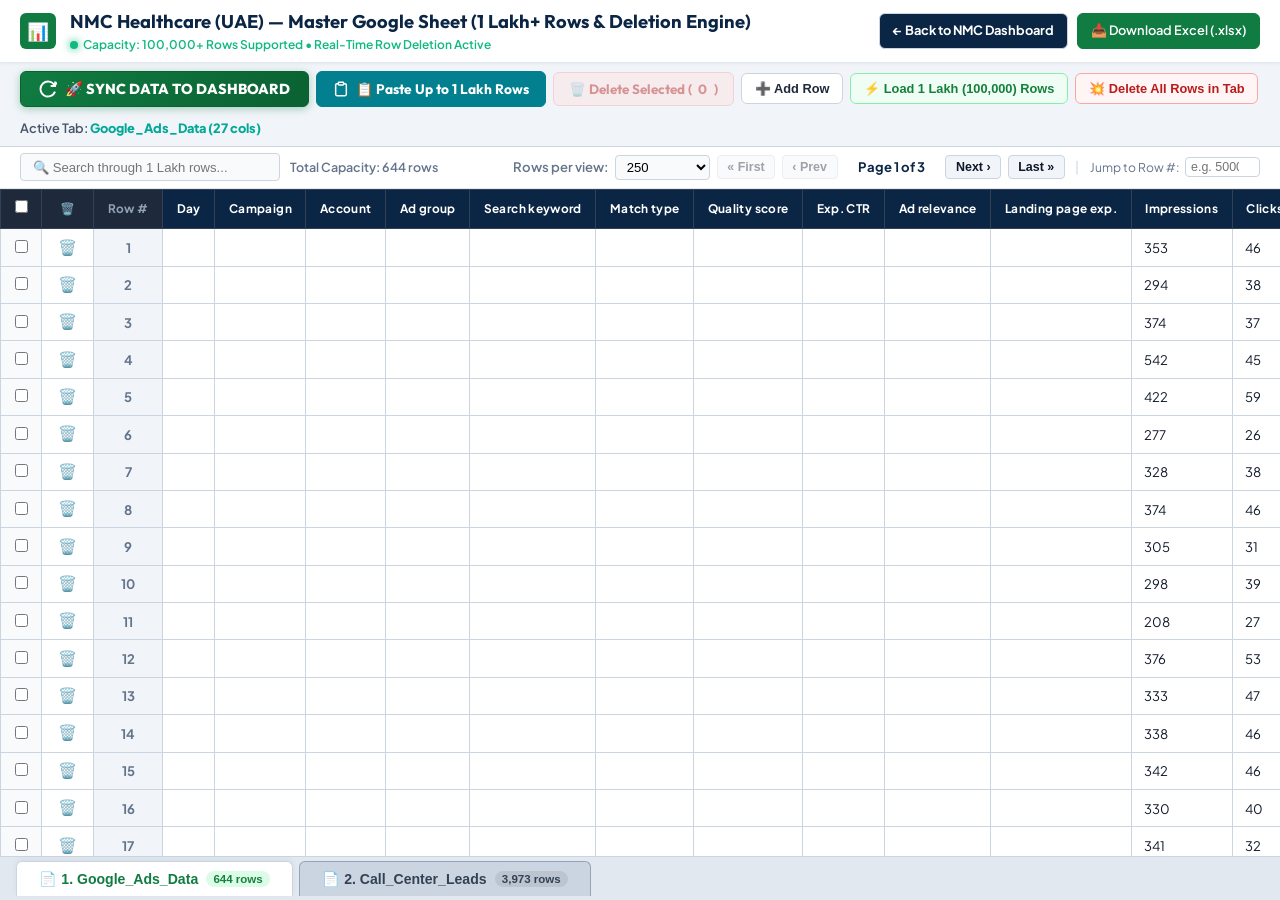
==== sheet.html @ 8ba11eaa "Initial commit: NMC Healthcare Performance Marketing & CRM Dashboard" ====
<!DOCTYPE html>
<html lang="en">
<head>
  <meta charset="UTF-8">
  <meta name="viewport" content="width=device-width, initial-scale=1.0">
  <title>NMC Healthcare (UAE) — Master Google Sheet (1 Lakh+ Rows & Deletion Engine)</title>
  <link rel="stylesheet" href="styles.css">
  <style>
    body {
      background: #f8fafc;
      font-family: var(--font-body);
      color: #0f172a;
      height: 100vh;
      display: flex;
      flex-direction: column;
      overflow: hidden;
      margin: 0;
      padding: 0;
    }

    /* Google Sheets Top Menu Bar */
    .sheet-app-header {
      background: #ffffff;
      border-bottom: 1px solid #e2e8f0;
      padding: 0.5rem 1.25rem;
      display: flex;
      justify-content: space-between;
      align-items: center;
      box-shadow: 0 1px 3px rgba(0,0,0,0.05);
      z-index: 20;
    }

    .sheet-title-group {
      display: flex;
      align-items: center;
      gap: 0.85rem;
    }

    .sheet-logo-icon {
      background: #107c41;
      color: #ffffff;
      width: 36px;
      height: 36px;
      border-radius: 6px;
      display: flex;
      align-items: center;
      justify-content: center;
      font-weight: 800;
      font-size: 1.1rem;
    }

    .sheet-title-text {
      font-family: var(--font-heading);
      font-size: 1.15rem;
      font-weight: 700;
      color: #0b2545;
    }

    .sheet-meta-status {
      font-size: 0.75rem;
      color: #10b981;
      display: flex;
      align-items: center;
      gap: 0.35rem;
      font-weight: 600;
    }

    /* Toolbar with In-Sheet Sync, Paste & Delete Buttons */
    .sheet-toolbar {
      background: #f1f5f9;
      border-bottom: 1px solid #cbd5e1;
      padding: 0.5rem 1.25rem;
      display: flex;
      justify-content: space-between;
      align-items: center;
      gap: 0.75rem;
      flex-wrap: wrap;
    }

    .sheet-toolbar-actions {
      display: flex;
      align-items: center;
      gap: 0.45rem;
      flex-wrap: wrap;
    }

    .btn-sync-action {
      background: linear-gradient(135deg, #107c41 0%, #0b6132 100%);
      color: #ffffff;
      border: 1px solid #0b6132;
      padding: 0.5rem 1.15rem;
      border-radius: 6px;
      font-family: var(--font-heading);
      font-size: 0.9rem;
      font-weight: 800;
      cursor: pointer;
      display: inline-flex;
      align-items: center;
      gap: 0.45rem;
      box-shadow: 0 2px 8px rgba(16, 124, 65, 0.35);
      transition: all 0.2s ease;
    }

    .btn-sync-action:hover {
      transform: translateY(-1px);
      box-shadow: 0 4px 12px rgba(16, 124, 65, 0.5);
    }

    .btn-paste-action {
      background: #028090;
      color: #ffffff;
      border: 1px solid #028090;
      padding: 0.5rem 1rem;
      border-radius: 6px;
      font-family: var(--font-heading);
      font-size: 0.86rem;
      font-weight: 700;
      cursor: pointer;
      display: inline-flex;
      align-items: center;
      gap: 0.4rem;
      transition: all 0.2s ease;
    }

    .btn-paste-action:hover {
      background: #006674;
    }

    .btn-delete-selected {
      background: #fee2e2;
      color: #b91c1c;
      border: 1px solid #fca5a5;
      padding: 0.5rem 0.95rem;
      border-radius: 6px;
      font-family: var(--font-heading);
      font-size: 0.84rem;
      font-weight: 700;
      cursor: pointer;
      display: inline-flex;
      align-items: center;
      gap: 0.4rem;
      transition: all 0.15s ease;
    }

    .btn-delete-selected:hover:not(:disabled) {
      background: #b91c1c;
      color: #ffffff;
    }

    .btn-delete-selected:disabled {
      opacity: 0.45;
      cursor: not-allowed;
    }

    .btn-tool {
      background: #ffffff;
      border: 1px solid #cbd5e1;
      color: #1e293b;
      padding: 0.45rem 0.8rem;
      border-radius: 6px;
      font-size: 0.8rem;
      font-weight: 600;
      cursor: pointer;
      display: inline-flex;
      align-items: center;
      gap: 0.35rem;
      text-decoration: none;
    }

    .btn-tool:hover {
      background: #e2e8f0;
    }

    /* Search & Pagination Navigation Bar */
    .sheet-nav-bar {
      background: #ffffff;
      border-bottom: 1px solid #e2e8f0;
      padding: 0.4rem 1.25rem;
      display: flex;
      align-items: center;
      justify-content: space-between;
      gap: 1rem;
      flex-wrap: wrap;
    }

    .sheet-search-input {
      background: #f8fafc;
      border: 1px solid #cbd5e1;
      padding: 0.35rem 0.75rem;
      border-radius: 4px;
      font-size: 0.82rem;
      width: 260px;
      outline: none;
    }

    .sheet-search-input:focus {
      border-color: #00a896;
      background: #ffffff;
    }

    .pagination-controls {
      display: flex;
      align-items: center;
      gap: 0.4rem;
      font-size: 0.82rem;
    }

    .page-btn {
      background: #f1f5f9;
      border: 1px solid #cbd5e1;
      padding: 0.25rem 0.6rem;
      border-radius: 4px;
      font-size: 0.78rem;
      font-weight: 700;
      cursor: pointer;
      color: #0f172a;
    }

    .page-btn:hover:not(:disabled) {
      background: #00a896;
      color: #ffffff;
      border-color: #00a896;
    }

    .page-btn:disabled {
      opacity: 0.4;
      cursor: not-allowed;
    }

    /* Grid Area */
    .sheet-grid-container {
      flex: 1;
      overflow: auto;
      background: #ffffff;
      position: relative;
    }

    .grid-table {
      width: 100%;
      border-collapse: collapse;
      font-size: 0.82rem;
      font-family: var(--font-body);
    }

    .grid-table th {
      position: sticky;
      top: 0;
      background: #0b2545;
      color: #ffffff;
      font-weight: 700;
      padding: 0.65rem 0.85rem;
      border: 1px solid #334155;
      text-align: left;
      white-space: nowrap;
      font-size: 0.74rem;
      letter-spacing: 0.03em;
      z-index: 10;
    }

    .grid-table th.col-chk, .grid-table td.col-chk {
      width: 35px;
      min-width: 35px;
      text-align: center;
      background: #1e293b;
      color: #ffffff;
    }

    .grid-table td.col-chk {
      background: #f8fafc;
      border-right: 1px solid #cbd5e1;
    }

    .grid-table th.col-action, .grid-table td.col-action {
      width: 45px;
      min-width: 45px;
      text-align: center;
      background: #1e293b;
      color: #ffffff;
    }

    .grid-table td.col-action {
      background: #ffffff;
      border-right: 1px solid #cbd5e1;
    }

    .grid-table th.col-row-idx {
      background: #1e293b;
      text-align: center;
      width: 65px;
      min-width: 65px;
      color: #94a3b8;
    }

    .grid-table td {
      border: 1px solid #cbd5e1;
      padding: 0.45rem 0.75rem;
      color: #0f172a;
      outline: none;
      white-space: nowrap;
      line-height: 1.3;
    }

    .grid-table td.col-row-idx {
      background: #f1f5f9;
      color: #64748b;
      font-weight: 700;
      text-align: center;
      user-select: none;
    }

    .grid-table tr:hover td:not(.col-row-idx):not(.col-chk) {
      background: #f0fdf4;
    }

    .grid-table td:focus {
      background: #ffffff;
      box-shadow: inset 0 0 0 2px #00a896;
    }

    .btn-row-del {
      background: transparent;
      border: none;
      color: #ef4444;
      cursor: pointer;
      font-size: 0.95rem;
      padding: 2px 4px;
      border-radius: 4px;
      transition: all 0.15s ease;
    }

    .btn-row-del:hover {
      background: #fee2e2;
      transform: scale(1.15);
    }

    /* Bottom Sheet Tab Navigator */
    .sheet-bottom-tabs {
      background: #e2e8f0;
      border-top: 1px solid #cbd5e1;
      display: flex;
      align-items: center;
      padding: 0 1rem;
      gap: 0.35rem;
      height: 44px;
    }

    .tab-btn {
      background: #cbd5e1;
      border: 1px solid #94a3b8;
      border-bottom: none;
      padding: 0.55rem 1.4rem;
      font-size: 0.88rem;
      font-weight: 700;
      color: #334155;
      cursor: pointer;
      border-radius: 6px 6px 0 0;
      display: flex;
      align-items: center;
      gap: 0.5rem;
      transition: all 0.15s ease;
    }

    .tab-btn.active {
      background: #ffffff;
      color: #107c41;
      border-color: #cbd5e1;
      box-shadow: 0 -2px 6px rgba(0,0,0,0.05);
    }

    .tab-btn .tab-badge {
      background: rgba(0,0,0,0.08);
      padding: 0.1rem 0.45rem;
      border-radius: 10px;
      font-size: 0.72rem;
    }

    .tab-btn.active .tab-badge {
      background: #dcfce7;
      color: #15803d;
    }

    .toast-banner {
      position: fixed;
      top: 70px;
      right: 20px;
      background: #107c41;
      color: #ffffff;
      padding: 0.85rem 1.25rem;
      border-radius: 8px;
      box-shadow: var(--shadow-lg);
      font-weight: 700;
      font-size: 0.88rem;
      display: none;
      align-items: center;
      gap: 0.6rem;
      z-index: 1000;
      animation: fadeIn 0.3s ease;
    }

    @keyframes fadeIn {
      from { opacity: 0; transform: translateY(-10px); }
      to { opacity: 1; transform: translateY(0); }
    }
  </style>
</head>
<body>

  <!-- Top App Header -->
  <header class="sheet-app-header">
    <div class="sheet-title-group">
      <div class="sheet-logo-icon">📊</div>
      <div>
        <div class="sheet-title-text">NMC Healthcare (UAE) — Master Google Sheet (1 Lakh+ Rows & Deletion Engine)</div>
        <div class="sheet-meta-status">
          <span class="live-indicator"></span> Capacity: 100,000+ Rows Supported • Real-Time Row Deletion Active
        </div>
      </div>
    </div>

    <div style="display:flex; align-items:center; gap:0.6rem;">
      <a href="index.html" class="btn-tool" style="background:#0b2545; color:#ffffff; font-weight:700;">
        ← Back to NMC Dashboard
      </a>
      <a href="NMC_Hospital_Master_Template.xlsx" download="NMC_Hospital_Master_Template.xlsx" class="btn-tool sheets-btn" style="background:#107c41; color:#fff; border-color:#107c41;">
        📥 Download Excel (.xlsx)
      </a>
    </div>
  </header>

  <!-- Spreadsheet Toolbar with In-Sheet Sync, Paste & Delete Buttons -->
  <div class="sheet-toolbar">
    <div class="sheet-toolbar-actions">
      <!-- THE IN-SHEET SYNC BUTTON -->
      <button class="btn-sync-action" onclick="SHEET_APP.syncToDashboard()">
        <svg width="18" height="18" viewBox="0 0 24 24" fill="none" stroke="currentColor" stroke-width="2.5"><path d="M21.5 2v6h-6M21.34 15.57a10 10 0 1 1-.57-8.38l5.67-5.67"/></svg>
        🚀 SYNC DATA TO DASHBOARD
      </button>

      <!-- 1-CLICK PASTE CLIPBOARD BUTTON (Supports 1 Lakh Rows) -->
      <button class="btn-paste-action" onclick="SHEET_APP.pasteFromClipboard()">
        <svg width="16" height="16" viewBox="0 0 24 24" fill="none" stroke="currentColor" stroke-width="2.2"><path d="M16 4h2a2 2 0 0 1 2 2v14a2 2 0 0 1-2 2H6a2 2 0 0 1-2-2V6a2 2 0 0 1 2-2h2"></path><rect x="8" y="2" width="8" height="4" rx="1" ry="1"></rect></svg>
        📋 Paste Up to 1 Lakh Rows
      </button>

      <!-- DELETE SELECTED ROWS BUTTON -->
      <button class="btn-delete-selected" id="btnDeleteSelected" onclick="SHEET_APP.deleteSelectedRows()" disabled>
        🗑️ Delete Selected (<span id="selectedCountSpan">0</span>)
      </button>

      <button class="btn-tool" onclick="SHEET_APP.addNewRow()">
        ➕ Add Row
      </button>

      <!-- 1 LAKH ROWS GENERATOR BUTTON -->
      <button class="btn-tool" style="background:#f0fdf4; border-color:#86efac; color:#15803d; font-weight:700;" onclick="SHEET_APP.loadOneLakhRows()">
        ⚡ Load 1 Lakh (100,000) Rows
      </button>

      <!-- CLEAR ALL DATA BUTTON -->
      <button class="btn-tool" style="color:#b91c1c; border-color:#fca5a5; background:#fff5f5; font-weight:700;" onclick="SHEET_APP.clearSheetData()">
        💥 Delete All Rows in Tab
      </button>
    </div>

    <div style="font-size:0.8rem; color:#475569; font-weight:600;">
      Active Tab: <span id="lblActiveTab" style="color:#00a896; font-weight:800;">Google_Ads_Data (27 cols)</span>
    </div>
  </div>

  <!-- Search & Navigation Pagination Bar -->
  <div class="sheet-nav-bar">
    <div style="display:flex; align-items:center; gap:0.65rem;">
      <input type="text" id="sheetSearchInput" class="sheet-search-input" placeholder="🔍 Search through 1 Lakh rows..." oninput="SHEET_APP.onSearch(this.value)">
      <span id="sheetMatchCount" style="font-size:0.78rem; color:#64748b; font-weight:600;"></span>
    </div>

    <div class="pagination-controls">
      <span style="color:#64748b; font-weight:600;">Rows per view:</span>
      <select id="pageSizeSelect" class="sheet-search-input" style="width:95px; padding:0.2rem 0.4rem;" onchange="SHEET_APP.setPageSize(this.value)">
        <option value="100">100</option>
        <option value="250" selected>250</option>
        <option value="500">500</option>
        <option value="1000">1,000</option>
        <option value="5000">5,000</option>
      </select>

      <button class="page-btn" id="btnFirstPage" onclick="SHEET_APP.goToPage(1)">&laquo; First</button>
      <button class="page-btn" id="btnPrevPage" onclick="SHEET_APP.prevPage()">&lsaquo; Prev</button>
      <span id="pageIndicator" style="font-weight:700; color:#0b2545; min-width:95px; text-align:center;">Page 1 of 1</span>
      <button class="page-btn" id="btnNextPage" onclick="SHEET_APP.nextPage()">Next &rsaquo;</button>
      <button class="page-btn" id="btnLastPage" onclick="SHEET_APP.goToLastPage()">Last &raquo;</button>

      <span style="color:#cbd5e1; margin:0 4px;">|</span>
      <span style="font-size:0.76rem; color:#64748b;">Jump to Row #:</span>
      <input type="number" id="jumpToRowInput" style="width:75px; padding:2px 5px; font-size:0.78rem; border:1px solid #cbd5e1; border-radius:4px;" placeholder="e.g. 50000" onkeydown="if(event.key==='Enter') SHEET_APP.jumpToRow(this.value)">
    </div>
  </div>

  <!-- Spreadsheet Grid Area -->
  <div class="sheet-grid-container" id="gridContainer" tabindex="0">
    <table class="grid-table" id="sheetTable">
      <thead id="sheetTableHead"></thead>
      <tbody id="sheetTableBody"></tbody>
    </table>
  </div>

  <!-- Bottom Sheet Tabs -->
  <div class="sheet-bottom-tabs">
    <button class="tab-btn active" id="tabBtnAds" onclick="SHEET_APP.switchTab('ads')">
      📄 1. Google_Ads_Data <span class="tab-badge" id="badgeCountAds">0 rows</span>
    </button>
    <button class="tab-btn" id="tabBtnLeads" onclick="SHEET_APP.switchTab('leads')">
      📄 2. Call_Center_Leads <span class="tab-badge" id="badgeCountLeads">0 rows</span>
    </button>
  </div>

  <!-- Success Toast -->
  <div id="toastBanner" class="toast-banner">
    <span>✅</span>
    <span id="toastText">Synchronized successfully with NMC Dashboard!</span>
  </div>

  <!-- Scripts -->
  <script src="js/parser.js"></script>
  <script src="js/data-store.js"></script>
  <script src="js/analytics.js"></script>

  <script>
    const SHEET_APP = {
      currentTab: 'ads', // 'ads' | 'leads'
      adsRows: [],
      leadsRows: [],
      selectedIndices: new Set(),
      searchQuery: '',
      currentPage: 1,
      pageSize: 250,

      adsHeaders: [
        'Day', 'Campaign', 'Account', 'Ad group', 'Search keyword', 'Match type',
        'Quality score', 'Exp. CTR', 'Ad relevance', 'Landing page exp.',
        'Impressions', 'Clicks', 'CTR', 'Avg. CPC', 'Cost', 'Conversions', 'Cost / conv.', 'Conv. rate',
        'Search impr. share', 'Search top IS', 'Search abs. top IS', 'Search lost IS (budget)', 'Search lost IS (rank)',
        'Phone calls'
      ],

      leadsHeaders: [
        'ID', 'Status', 'Patient', 'Phone', 'Email', 'Doctor', 'Branch', 'Department',
        'Lead priority', 'Appointment Date', 'Appointment Time', 'Handled By', 'Response Time', 'Created At'
      ],

      init() {
        NMC_DATA_STORE.init();
        
        // Load initial data from data store
        this.adsRows = NMC_DATA_STORE.adsData.map(a => this.adsHeaders.map(h => a[h] !== undefined ? String(a[h]) : ''));
        this.leadsRows = NMC_DATA_STORE.leadsData.map(l => this.leadsHeaders.map(h => l[h] !== undefined ? String(l[h]) : ''));

        this.renderTable();
        this.attachGlobalPasteHandler();
      },

      switchTab(tabKey) {
        this.currentTab = tabKey;
        this.currentPage = 1;
        this.searchQuery = '';
        this.selectedIndices.clear();
        this.updateSelectedCount();
        
        const sInput = document.getElementById('sheetSearchInput');
        if (sInput) sInput.value = '';

        document.getElementById('tabBtnAds').classList.toggle('active', tabKey === 'ads');
        document.getElementById('tabBtnLeads').classList.toggle('active', tabKey === 'leads');
        
        const lbl = document.getElementById('lblActiveTab');
        if (lbl) {
          lbl.textContent = tabKey === 'ads' ? 'Google_Ads_Data (27 cols)' : 'Call_Center_Leads (14 cols)';
        }

        this.renderTable();
      },

      getFilteredRowsWithIndices() {
        const rows = this.currentTab === 'ads' ? this.adsRows : this.leadsRows;
        if (!this.searchQuery) {
          return rows.map((r, idx) => ({ row: r, originalIndex: idx }));
        }
        const q = this.searchQuery.toLowerCase();
        const results = [];
        for (let i = 0; i < rows.length; i++) {
          if (rows[i].some(cell => String(cell).toLowerCase().includes(q))) {
            results.push({ row: rows[i], originalIndex: i });
          }
        }
        return results;
      },

      renderTable() {
        const thead = document.getElementById('sheetTableHead');
        const tbody = document.getElementById('sheetTableBody');
        const headers = this.currentTab === 'ads' ? this.adsHeaders : this.leadsHeaders;
        const allRows = this.currentTab === 'ads' ? this.adsRows : this.leadsRows;
        const filteredIndexed = this.getFilteredRowsWithIndices();

        // Update counts
        const countAds = document.getElementById('badgeCountAds');
        const countLeads = document.getElementById('badgeCountLeads');
        const matchCount = document.getElementById('sheetMatchCount');
        if (countAds) countAds.textContent = `${this.adsRows.length.toLocaleString()} rows`;
        if (countLeads) countLeads.textContent = `${this.leadsRows.length.toLocaleString()} rows`;
        if (matchCount) {
          matchCount.textContent = this.searchQuery ? `Matching ${filteredIndexed.length.toLocaleString()} of ${allRows.length.toLocaleString()} rows` : `Total Capacity: ${allRows.length.toLocaleString()} rows`;
        }

        // Pagination
        const totalPages = Math.max(1, Math.ceil(filteredIndexed.length / this.pageSize));
        if (this.currentPage > totalPages) this.currentPage = totalPages;

        const pageIndicator = document.getElementById('pageIndicator');
        const btnFirst = document.getElementById('btnFirstPage');
        const btnPrev = document.getElementById('btnPrevPage');
        const btnNext = document.getElementById('btnNextPage');
        const btnLast = document.getElementById('btnLastPage');

        if (pageIndicator) pageIndicator.textContent = `Page ${this.currentPage.toLocaleString()} of ${totalPages.toLocaleString()}`;
        if (btnFirst) btnFirst.disabled = this.currentPage <= 1;
        if (btnPrev) btnPrev.disabled = this.currentPage <= 1;
        if (btnNext) btnNext.disabled = this.currentPage >= totalPages;
        if (btnLast) btnLast.disabled = this.currentPage >= totalPages;

        const startIdx = (this.currentPage - 1) * this.pageSize;
        const endIdx = startIdx + this.pageSize;
        const pageItems = filteredIndexed.slice(startIdx, endIdx);

        const isAllSelected = pageItems.length > 0 && pageItems.every(item => this.selectedIndices.has(item.originalIndex));

        // Render Header with Checkbox & Delete Column
        thead.innerHTML = `
          <tr>
            <th class="col-chk">
              <input type="checkbox" onchange="SHEET_APP.toggleSelectAll(this.checked)" ${isAllSelected ? 'checked' : ''} title="Select All on Page">
            </th>
            <th class="col-action" title="Delete Row">🗑️</th>
            <th class="col-row-idx">Row #</th>
            ${headers.map(h => `<th>${h}</th>`).join('')}
          </tr>
        `;

        // Render Rows with Checkboxes & Direct Row Delete Button
        tbody.innerHTML = pageItems.map((item) => {
          const globalIdx = item.originalIndex;
          const isChecked = this.selectedIndices.has(globalIdx);
          return `
            <tr>
              <td class="col-chk">
                <input type="checkbox" onchange="SHEET_APP.toggleRowSelect(${globalIdx}, this.checked)" ${isChecked ? 'checked' : ''}>
              </td>
              <td class="col-action">
                <button class="btn-row-del" onclick="SHEET_APP.deleteSingleRow(${globalIdx})" title="Delete this row">🗑️</button>
              </td>
              <td class="col-row-idx">${(globalIdx + 1).toLocaleString()}</td>
              ${headers.map((_, cIdx) => `
                <td contenteditable="true" onblur="SHEET_APP.updateCell(${globalIdx}, ${cIdx}, this.innerText)">
                  ${item.row[cIdx] !== undefined ? item.row[cIdx] : ''}
                </td>
              `).join('')}
            </tr>
          `;
        }).join('');
      },

      updateCell(rowIdx, colIdx, val) {
        if (this.currentTab === 'ads') {
          if (this.adsRows[rowIdx]) this.adsRows[rowIdx][colIdx] = val.trim();
        } else {
          if (this.leadsRows[rowIdx]) this.leadsRows[rowIdx][colIdx] = val.trim();
        }
      },

      toggleRowSelect(globalIdx, checked) {
        if (checked) {
          this.selectedIndices.add(globalIdx);
        } else {
          this.selectedIndices.delete(globalIdx);
        }
        this.updateSelectedCount();
      },

      toggleSelectAll(checked) {
        const filteredIndexed = this.getFilteredRowsWithIndices();
        const startIdx = (this.currentPage - 1) * this.pageSize;
        const endIdx = startIdx + this.pageSize;
        const pageItems = filteredIndexed.slice(startIdx, endIdx);

        pageItems.forEach(item => {
          if (checked) {
            this.selectedIndices.add(item.originalIndex);
          } else {
            this.selectedIndices.delete(item.originalIndex);
          }
        });

        this.updateSelectedCount();
        this.renderTable();
      },

      updateSelectedCount() {
        const count = this.selectedIndices.size;
        const span = document.getElementById('selectedCountSpan');
        const btn = document.getElementById('btnDeleteSelected');
        if (span) span.textContent = count.toLocaleString();
        if (btn) btn.disabled = count === 0;
      },

      deleteSingleRow(globalIdx) {
        if (this.currentTab === 'ads') {
          this.adsRows.splice(globalIdx, 1);
        } else {
          this.leadsRows.splice(globalIdx, 1);
        }
        this.selectedIndices.delete(globalIdx);
        this.updateSelectedCount();
        this.renderTable();
        this.showToast(`Deleted row #${globalIdx + 1}.`);
      },

      deleteSelectedRows() {
        const count = this.selectedIndices.size;
        if (count === 0) return;

        if (!confirm(`Delete ${count.toLocaleString()} selected rows?`)) return;

        const indicesToDelete = Array.from(this.selectedIndices).sort((a, b) => b - a);

        if (this.currentTab === 'ads') {
          indicesToDelete.forEach(idx => {
            if (idx >= 0 && idx < this.adsRows.length) this.adsRows.splice(idx, 1);
          });
        } else {
          indicesToDelete.forEach(idx => {
            if (idx >= 0 && idx < this.leadsRows.length) this.leadsRows.splice(idx, 1);
          });
        }

        this.selectedIndices.clear();
        this.updateSelectedCount();
        this.renderTable();
        this.showToast(`🗑️ Successfully deleted ${count.toLocaleString()} selected rows!`);
      },

      clearSheetData() {
        const tabName = this.currentTab === 'ads' ? 'Google_Ads_Data' : 'Call_Center_Leads';
        if (!confirm(`Are you sure you want to delete ALL rows in ${tabName}?`)) return;
        
        if (this.currentTab === 'ads') {
          this.adsRows = [];
        } else {
          this.leadsRows = [];
        }
        this.selectedIndices.clear();
        this.updateSelectedCount();
        this.currentPage = 1;
        this.renderTable();
        this.showToast(`💥 Completely deleted all rows in ${tabName}. Sheet is fresh & ready.`);
      },

      addNewRow() {
        const headers = this.currentTab === 'ads' ? this.adsHeaders : this.leadsHeaders;
        const emptyRow = headers.map(() => '');
        if (this.currentTab === 'ads') {
          this.adsRows.unshift(emptyRow);
        } else {
          this.leadsRows.unshift(emptyRow);
        }
        this.currentPage = 1;
        this.renderTable();
        this.showToast('Added new blank row at top of sheet!');
      },

      onSearch(val) {
        this.searchQuery = val.trim();
        this.currentPage = 1;
        this.renderTable();
      },

      setPageSize(size) {
        this.pageSize = parseInt(size, 10) || 250;
        this.currentPage = 1;
        this.renderTable();
      },

      goToPage(p) {
        this.currentPage = p;
        this.renderTable();
      },

      prevPage() {
        if (this.currentPage > 1) {
          this.currentPage--;
          this.renderTable();
        }
      },

      nextPage() {
        const filteredIndexed = this.getFilteredRowsWithIndices();
        const totalPages = Math.ceil(filteredIndexed.length / this.pageSize);
        if (this.currentPage < totalPages) {
          this.currentPage++;
          this.renderTable();
        }
      },

      goToLastPage() {
        const filteredIndexed = this.getFilteredRowsWithIndices();
        this.currentPage = Math.max(1, Math.ceil(filteredIndexed.length / this.pageSize));
        this.renderTable();
      },

      jumpToRow(rowNumStr) {
        const num = parseInt(rowNumStr, 10);
        const allRows = this.currentTab === 'ads' ? this.adsRows : this.leadsRows;
        if (!num || num < 1 || num > allRows.length) {
          return alert(`Please enter a valid row number between 1 and ${allRows.length.toLocaleString()}.`);
        }
        this.currentPage = Math.ceil(num / this.pageSize);
        this.renderTable();
        this.showToast(`Jumped to Row #${num.toLocaleString()} on Page ${this.currentPage.toLocaleString()}`);
      },

      /**
       * Generate 1 Lakh (100,000) Rows Test Dataset
       */
      loadOneLakhRows() {
        this.showToast('⚡ Generating 1 Lakh (100,000) rows across UAE accounts...');
        
        setTimeout(() => {
          const sampleAds = [];
          const sampleLeads = [];

          const territories = ['AUH', 'DXB', 'Northern Emirates', 'Sunny Clinics'];
          const hospitals = [
            'NMC Royal Hospital Khalifa City', 'NMC Specialty Hospital Abu Dhabi', 'NMC Royal Hospital DIP',
            'NMC Specialty Hospital Al Nahda', 'NMC Royal Hospital Sharjah', 'Sunny Medical Centre Samnan',
            'Sunny Al Buhaira Medical Centre', 'NMC Bareen International Hospital'
          ];
          const deps = ['Cardiology', 'Orthopedics', 'IVF & Fertility', 'Pediatrics', 'Internal Medicine', 'Dermatology & Aesthetics', 'Dental', 'Oncology'];
          const matchTypes = ['Exact', 'Phrase', 'Broad'];

          for (let i = 1; i <= 50000; i++) {
            const terr = territories[i % territories.length];
            const hosp = hospitals[i % hospitals.length];
            const dep = deps[i % deps.length];
            const match = matchTypes[i % matchTypes.length];
            const cost = (150 + (i % 500)).toFixed(2);
            const clicks = 20 + (i % 100);
            const conv = 2 + (i % 15);

            sampleAds.push([
              '2026-08-15', `Alo_NMC_Search_${dep.replace(/[^a-zA-Z]/g, '')}_${terr}_Campaign`, terr, `${dep} - ${match}`,
              `${dep.toLowerCase()} doctor uae query ${i}`, match, 8, 'Above average', 'Above average', 'Above average',
              clicks * 10, clicks, '10.0%', (cost / clicks).toFixed(2), cost, conv, (cost / conv).toFixed(2), '15.0%',
              '85.0%', '82.0%', '55.0%', '8.0%', '6.0%', 'Search', 'Enabled', 'Mobile', Math.round(conv * 0.4)
            ]);

            sampleLeads.push([
              `NMC-LD-${100000 + i}`, i % 2 === 0 ? 'Booked' : i % 3 === 0 ? 'Attended' : i % 5 === 0 ? 'Surgery Scheduled' : 'Not Booked',
              `Patient UAE #${i}`, `+971 50 ${Math.floor(100 + Math.random() * 899)} ${Math.floor(1000 + Math.random() * 8999)}`,
              `patient${i}@gmail.com`, 'Dr. Sanjay Sharma', hosp, dep, 'High', '2026-08-18', '10:30', 'Fatima Al-Mazrouei', '3 mins', '2026-08-15 10:00'
            ]);
          }

          this.adsRows = sampleAds;
          this.leadsRows = sampleLeads;
          this.selectedIndices.clear();
          this.updateSelectedCount();
          this.currentPage = 1;
          this.renderTable();
          this.showToast(`🚀 Successfully loaded 1 Lakh (100,000) total rows! Ready for editing, deleting, and syncing.`);
        }, 100);
      },

      /**
       * Global Clipboard Paste Handler (Supports 100,000+ rows)
       */
      attachGlobalPasteHandler() {
        window.addEventListener('paste', (e) => {
          const clipboardData = e.clipboardData || window.clipboardData;
          if (!clipboardData) return;
          const pastedText = clipboardData.getData('Text');
          if (pastedText && pastedText.trim().length > 0) {
            e.preventDefault();
            this.processPastedData(pastedText);
          }
        });
      },

      async pasteFromClipboard() {
        try {
          const text = await navigator.clipboard.readText();
          if (!text || !text.trim()) {
            return alert('Clipboard is empty. Copy rows from Google Sheets or Excel first!');
          }
          this.processPastedData(text);
        } catch (err) {
          const manual = prompt('Paste your copied rows from Google Sheets / Excel below:');
          if (manual && manual.trim()) {
            this.processPastedData(manual);
          }
        }
      },

      processPastedData(rawText) {
        const lines = rawText.trim().split(/\r?\n/);
        if (lines.length === 0) return;

        const delimiter = (lines[0].match(/\t/g) || []).length >= (lines[0].match(/,/g) || []).length ? '\t' : ',';
        const parsedRows = [];

        for (let i = 0; i < lines.length; i++) {
          const line = lines[i].trim();
          if (!line) continue;
          const cols = line.split(delimiter).map(c => c.replace(/^["']|["']$/g, '').trim());
          parsedRows.push(cols);
        }

        if (parsedRows.length === 0) return;

        // Check if first row is header
        const firstRowStr = parsedRows[0].join(' ').toLowerCase();
        let dataRows = parsedRows;
        if (firstRowStr.includes('campaign') || firstRowStr.includes('keyword') || firstRowStr.includes('status') || firstRowStr.includes('doctor')) {
          dataRows = parsedRows.slice(1);
        }

        const headers = this.currentTab === 'ads' ? this.adsHeaders : this.leadsHeaders;

        // Normalize row widths
        const formatted = dataRows.map(row => {
          const r = [];
          for (let i = 0; i < headers.length; i++) {
            r.push(row[i] !== undefined ? String(row[i]) : '');
          }
          return r;
        });

        if (this.currentTab === 'ads') {
          this.adsRows = [...formatted, ...this.adsRows];
        } else {
          this.leadsRows = [...formatted, ...this.leadsRows];
        }

        this.currentPage = 1;
        this.renderTable();
        this.showToast(`📋 Successfully pasted ${formatted.length.toLocaleString()} rows into ${this.currentTab === 'ads' ? 'Google_Ads_Data' : 'Call_Center_Leads'}! Click "SYNC DATA TO DASHBOARD" to update.`);
      },

      syncToDashboard() {
        // Build JSON rows
        const formattedAds = this.adsRows.map(r => {
          const obj = {};
          this.adsHeaders.forEach((h, idx) => obj[h] = r[idx]);
          return obj;
        });

        const formattedLeads = this.leadsRows.map(r => {
          const obj = {};
          this.leadsHeaders.forEach((h, idx) => obj[h] = r[idx]);
          return obj;
        });

        // Ingest into data store
        NMC_DATA_STORE.ingestAdsData(formattedAds);
        NMC_DATA_STORE.ingestLeadsData(formattedLeads);

        // Save to localStorage so main dashboard window synchronizes
        localStorage.setItem('NMC_ADS_DATA_SYNC', JSON.stringify(NMC_DATA_STORE.adsData.slice(0, 10000)));
        localStorage.setItem('NMC_LEADS_DATA_SYNC', JSON.stringify(NMC_DATA_STORE.leadsData.slice(0, 10000)));

        this.showToast(`🚀 Synchronized ${this.adsRows.length.toLocaleString()} Ads rows and ${this.leadsRows.length.toLocaleString()} Patient Leads to Dashboard!`);
      },

      showToast(text) {
        const toast = document.getElementById('toastBanner');
        const txt = document.getElementById('toastText');
        if (toast && txt) {
          txt.textContent = text;
          toast.style.display = 'flex';
          setTimeout(() => {
            toast.style.display = 'none';
          }, 4000);
        }
      }
    };

    document.addEventListener('DOMContentLoaded', () => {
      SHEET_APP.init();
    });
  </script>
</body>
</html>
---- styles.css ----
/* ==========================================================================
   NMC HEALTHCARE (UAE) — EXECUTIVE PERFORMANCE & AI INTELLIGENCE DASHBOARD
   Enterprise Tabular Design System (No Text Overlap, High-Definition Styling)
   ========================================================================== */

@import url('https://fonts.googleapis.com/css2?family=Plus+Jakarta+Sans:wght@400;500;600;700;800&family=Outfit:wght@500;600;700;800&family=JetBrains+Mono:wght@400;500;600&display=swap');

:root {
  /* Medical Brand Palette */
  --nmc-primary: #00a896;
  --nmc-primary-dark: #028090;
  --nmc-primary-light: #e6f6f4;
  --nmc-navy: #0b2545;
  --nmc-navy-dark: #061527;
  --nmc-navy-light: #134074;
  
  /* Canvas & Containers */
  --bg-app: #f1f5f9;
  --bg-card: #ffffff;
  --bg-card-subtle: #f8fafc;
  --bg-hover: #f1f5f9;
  
  /* Typography & Borders */
  --text-main: #0f172a;
  --text-muted: #64748b;
  --text-light: #94a3b8;
  --border-light: #e2e8f0;
  --border-card: #cbd5e1;

  /* Status Colors */
  --color-success: #10b981;
  --color-success-bg: #ecfdf5;
  --color-warning: #f59e0b;
  --color-warning-bg: #fffbeb;
  --color-danger: #ef4444;
  --color-danger-bg: #fef2f2;
  --color-info: #0284c7;
  --color-info-bg: #f0f9ff;

  /* Shadows */
  --shadow-sm: 0 1px 3px rgba(0, 0, 0, 0.05);
  --shadow-card: 0 4px 16px -2px rgba(11, 37, 69, 0.08), 0 2px 6px -1px rgba(11, 37, 69, 0.04);
  --shadow-lg: 0 16px 32px -4px rgba(11, 37, 69, 0.12), 0 6px 12px -2px rgba(11, 37, 69, 0.08);

  /* Radii */
  --radius-sm: 6px;
  --radius-md: 10px;
  --radius-lg: 14px;
  --radius-xl: 20px;
  
  /* Fonts */
  --font-heading: 'Outfit', -apple-system, BlinkMacSystemFont, sans-serif;
  --font-body: 'Plus Jakarta Sans', -apple-system, BlinkMacSystemFont, sans-serif;
  --font-mono: 'JetBrains Mono', monospace;
}

* {
  box-sizing: border-box;
  margin: 0;
  padding: 0;
}

body {
  font-family: var(--font-body);
  background-color: var(--bg-app);
  color: var(--text-main);
  line-height: 1.5;
  -webkit-font-smoothing: antialiased;
  min-height: 100vh;
}

/* ==========================================================================
   Header & Sticky Navigation Bar
   ========================================================================== */
.app-header {
  background: linear-gradient(135deg, var(--nmc-navy-dark) 0%, var(--nmc-navy) 60%, var(--nmc-navy-light) 100%);
  color: #ffffff;
  padding: 1rem 2rem 0;
  border-bottom: 3px solid var(--nmc-primary);
  box-shadow: var(--shadow-lg);
  position: sticky;
  top: 0;
  z-index: 100;
}

.header-top {
  display: flex;
  justify-content: space-between;
  align-items: center;
  flex-wrap: wrap;
  gap: 1rem;
  margin-bottom: 0.75rem;
}

.brand-section {
  display: flex;
  align-items: center;
  gap: 1rem;
}

.brand-logo-badge {
  background: var(--nmc-primary);
  width: 44px;
  height: 44px;
  border-radius: var(--radius-md);
  display: flex;
  align-items: center;
  justify-content: center;
  font-family: var(--font-heading);
  font-weight: 800;
  font-size: 1.25rem;
  color: #ffffff;
  box-shadow: 0 4px 10px rgba(0, 168, 150, 0.4);
}

.brand-title-group h1 {
  font-family: var(--font-heading);
  font-size: 1.35rem;
  font-weight: 700;
  letter-spacing: -0.02em;
  color: #ffffff;
}

.brand-subtitle {
  font-size: 0.8rem;
  color: #94a3b8;
  display: flex;
  align-items: center;
  gap: 0.5rem;
}

.live-indicator {
  display: inline-block;
  width: 8px;
  height: 8px;
  background-color: var(--color-success);
  border-radius: 50%;
  box-shadow: 0 0 8px var(--color-success);
}

.header-actions {
  display: flex;
  align-items: center;
  gap: 0.6rem;
  flex-wrap: wrap;
}

.btn-header {
  background: rgba(255, 255, 255, 0.12);
  border: 1px solid rgba(255, 255, 255, 0.22);
  color: #ffffff;
  padding: 0.5rem 0.95rem;
  border-radius: var(--radius-sm);
  font-size: 0.82rem;
  font-weight: 600;
  cursor: pointer;
  display: inline-flex;
  align-items: center;
  gap: 0.45rem;
  transition: all 0.2s ease;
  text-decoration: none;
}

.btn-header:hover {
  background: rgba(255, 255, 255, 0.22);
  border-color: rgba(255, 255, 255, 0.4);
}

.btn-header.primary {
  background: var(--nmc-primary);
  border-color: var(--nmc-primary);
  color: #ffffff;
}

.btn-header.primary:hover {
  background: #008f80;
}

.btn-header.sheets-btn {
  background: #107c41;
  border-color: #107c41;
  color: #ffffff;
  font-weight: 700;
  box-shadow: 0 2px 8px rgba(16, 124, 65, 0.35);
}

.btn-header.sheets-btn:hover {
  background: #0b6132;
}

/* ==========================================================================
   Top Main App Tabs (Clean & Prominent)
   ========================================================================== */
.main-app-nav-tabs {
  display: flex;
  gap: 0.5rem;
  overflow-x: auto;
  padding-bottom: 0.75rem;
  border-bottom: 1px solid rgba(255, 255, 255, 0.15);
}

.main-tab-pill {
  background: rgba(255, 255, 255, 0.08);
  border: 1px solid rgba(255, 255, 255, 0.15);
  color: #cbd5e1;
  padding: 0.65rem 1.35rem;
  border-radius: 8px;
  font-family: var(--font-heading);
  font-size: 0.92rem;
  font-weight: 700;
  cursor: pointer;
  display: inline-flex;
  align-items: center;
  gap: 0.6rem;
  transition: all 0.2s ease;
  white-space: nowrap;
}

.main-tab-pill:hover {
  background: rgba(255, 255, 255, 0.18);
  color: #ffffff;
}

.main-tab-pill.active {
  background: var(--nmc-primary);
  color: #ffffff;
  border-color: var(--nmc-primary);
  box-shadow: 0 4px 14px rgba(0, 168, 150, 0.45);
}

.main-tab-pill .badge-pill-alert {
  background: #ffffff;
  color: var(--nmc-navy);
  padding: 0.1rem 0.5rem;
  border-radius: 12px;
  font-size: 0.72rem;
  font-weight: 800;
}

/* Territory Navigation Bar */
.territory-nav-container {
  display: flex;
  gap: 0.4rem;
  padding: 0.5rem 0 0.6rem;
  overflow-x: auto;
}

.territory-tab {
  background: rgba(0, 0, 0, 0.3);
  border: 1px solid rgba(255, 255, 255, 0.12);
  color: #94a3b8;
  padding: 0.35rem 0.85rem;
  border-radius: 20px;
  font-size: 0.8rem;
  font-weight: 600;
  cursor: pointer;
  display: flex;
  align-items: center;
  gap: 0.4rem;
  transition: all 0.2s ease;
  white-space: nowrap;
}

.territory-tab:hover {
  background: rgba(255, 255, 255, 0.15);
  color: #ffffff;
}

.territory-tab.active {
  background: #ffffff;
  color: var(--nmc-navy);
  font-weight: 800;
  box-shadow: 0 2px 6px rgba(0, 0, 0, 0.15);
}

.territory-tab .badge-count {
  background: rgba(0, 0, 0, 0.12);
  padding: 0.1rem 0.4rem;
  border-radius: 10px;
  font-size: 0.7rem;
}

/* ==========================================================================
   Filter Bar & Control Panel
   ========================================================================== */
.controls-panel {
  background: #ffffff;
  border-bottom: 1px solid var(--border-light);
  padding: 0.85rem 2rem;
  display: flex;
  align-items: center;
  justify-content: space-between;
  flex-wrap: wrap;
  gap: 0.85rem;
  box-shadow: var(--shadow-sm);
  position: sticky;
  top: 142px;
  z-index: 80;
}

.filters-group {
  display: flex;
  align-items: center;
  gap: 0.75rem;
  flex-wrap: wrap;
}

.filter-item {
  display: flex;
  flex-direction: column;
  gap: 0.25rem;
}

.filter-label {
  font-size: 0.7rem;
  font-weight: 800;
  text-transform: uppercase;
  letter-spacing: 0.05em;
  color: var(--text-muted);
}

.filter-select, .filter-input {
  background: var(--bg-card-subtle);
  border: 1px solid var(--border-light);
  padding: 0.45rem 0.75rem;
  border-radius: var(--radius-sm);
  font-size: 0.82rem;
  font-family: inherit;
  color: var(--text-main);
  outline: none;
  transition: all 0.2s ease;
  min-width: 140px;
}

.filter-select:focus, .filter-input:focus {
  border-color: var(--nmc-primary);
  background: #ffffff;
  box-shadow: 0 0 0 3px var(--nmc-teal-glow);
}

.date-preset-group {
  display: flex;
  background: var(--bg-card-subtle);
  border: 1px solid var(--border-light);
  border-radius: var(--radius-sm);
  padding: 2px;
}

.date-preset-btn {
  background: transparent;
  border: none;
  padding: 0.35rem 0.65rem;
  font-size: 0.76rem;
  font-weight: 600;
  color: var(--text-muted);
  border-radius: 4px;
  cursor: pointer;
  transition: all 0.15s ease;
}

.date-preset-btn:hover {
  color: var(--text-main);
}

.date-preset-btn.active {
  background: #ffffff;
  color: var(--nmc-primary-dark);
  font-weight: 700;
  box-shadow: var(--shadow-sm);
}

/* ==========================================================================
   Main Layout & Content Cards
   ========================================================================== */
.main-wrapper {
  padding: 1.5rem 2rem 4rem;
  max-width: 1920px;
  margin: 0 auto;
}

.section-divider-title {
  display: flex;
  justify-content: space-between;
  align-items: center;
  margin: 1.5rem 0 1.1rem;
  border-bottom: 2px solid var(--border-light);
  padding-bottom: 0.6rem;
}

.section-divider-title h2 {
  font-family: var(--font-heading);
  font-size: 1.2rem;
  font-weight: 800;
  color: var(--nmc-navy);
  display: flex;
  align-items: center;
  gap: 0.5rem;
}

.section-divider-title p {
  font-size: 0.8rem;
  color: var(--text-muted);
}

/* KPI Ribbon */
.kpi-ribbon {
  display: grid;
  grid-template-columns: repeat(auto-fit, minmax(195px, 1fr));
  gap: 0.85rem;
  margin-bottom: 1.25rem;
}

.kpi-card {
  background: var(--bg-card);
  border: 1px solid var(--border-light);
  border-radius: var(--radius-md);
  padding: 1rem 1.15rem;
  box-shadow: var(--shadow-card);
  position: relative;
  overflow: hidden;
  transition: transform 0.15s ease;
}

.kpi-card:hover {
  transform: translateY(-2px);
  box-shadow: var(--shadow-lg);
}

.kpi-card::before {
  content: '';
  position: absolute;
  top: 0;
  left: 0;
  right: 0;
  height: 3px;
  background: var(--card-accent, var(--nmc-primary));
}

.kpi-label-group {
  display: flex;
  justify-content: space-between;
  align-items: center;
  margin-bottom: 0.3rem;
}

.kpi-title {
  font-size: 0.72rem;
  font-weight: 800;
  text-transform: uppercase;
  letter-spacing: 0.04em;
  color: var(--text-muted);
}

.kpi-value {
  font-family: var(--font-heading);
  font-size: 1.5rem;
  font-weight: 800;
  color: var(--text-main);
  letter-spacing: -0.02em;
  margin-bottom: 0.15rem;
}

.kpi-footer {
  font-size: 0.75rem;
  display: flex;
  align-items: center;
  gap: 0.35rem;
  color: var(--text-muted);
}

.kpi-footer .badge-positive {
  color: var(--color-success);
  font-weight: 700;
}

.kpi-footer .badge-highlight {
  color: var(--nmc-primary-dark);
  font-weight: 700;
}

/* Grids */
.grid-2 {
  display: grid;
  grid-template-columns: repeat(2, 1fr);
  gap: 1.15rem;
  margin-bottom: 1.25rem;
}

.content-card {
  background: var(--bg-card);
  border: 1px solid var(--border-light);
  border-radius: var(--radius-lg);
  box-shadow: var(--shadow-card);
  padding: 1.25rem 1.5rem;
  margin-bottom: 1.25rem;
}

.card-header-row {
  display: flex;
  justify-content: space-between;
  align-items: center;
  margin-bottom: 1rem;
  flex-wrap: wrap;
  gap: 0.75rem;
}

.card-title-group h3 {
  font-family: var(--font-heading);
  font-size: 1.05rem;
  font-weight: 700;
  color: var(--nmc-navy);
}

.card-title-group p {
  font-size: 0.78rem;
  color: var(--text-muted);
}

/* Step Funnel Grid */
.numerical-funnel-grid {
  display: grid;
  grid-template-columns: repeat(6, 1fr);
  gap: 0.65rem;
}

.funnel-step-box {
  background: var(--bg-card-subtle);
  border: 1px solid var(--border-light);
  border-radius: var(--radius-md);
  padding: 0.85rem;
  text-align: center;
}

.funnel-step-num {
  font-size: 0.68rem;
  font-weight: 800;
  color: var(--text-muted);
  text-transform: uppercase;
  margin-bottom: 0.25rem;
}

.funnel-step-val {
  font-family: var(--font-heading);
  font-size: 1.3rem;
  font-weight: 800;
  color: var(--nmc-navy);
}

.funnel-step-sub {
  font-size: 0.72rem;
  color: var(--nmc-primary-dark);
  font-weight: 700;
  margin-top: 0.15rem;
}

/* ==========================================================================
   PURE TABULAR DATA GRIDS (Completely Non-Overlapping & Discrete Columns)
   ========================================================================== */
.table-freeze-container {
  max-height: 680px;
  overflow: auto;
  border: 1px solid var(--border-light);
  border-radius: var(--radius-md);
  box-shadow: var(--shadow-card);
  background: #ffffff;
}

.data-table {
  width: 100%;
  border-collapse: separate;
  border-spacing: 0;
  font-size: 0.82rem;
  text-align: left;
}

.data-table thead th {
  position: sticky;
  top: 0;
  background: #0b2545;
  color: #f8fafc;
  font-weight: 700;
  text-transform: uppercase;
  font-size: 0.72rem;
  letter-spacing: 0.04em;
  padding: 0.9rem 1rem;
  border-bottom: 2px solid var(--nmc-primary);
  border-right: 1px solid #1e293b;
  white-space: nowrap;
  z-index: 20;
}

/* Freezed Sticky Columns */
.data-table th.sticky-col-1,
.data-table td.sticky-col-1 {
  position: sticky;
  left: 0;
  z-index: 10;
  background: #ffffff;
  box-shadow: 2px 0 6px rgba(0, 0, 0, 0.04);
}

.data-table thead th.sticky-col-1 {
  z-index: 30;
  background: #0b2545;
}

.data-table th.sticky-col-2,
.data-table td.sticky-col-2 {
  position: sticky;
  left: 250px;
  z-index: 10;
  background: #ffffff;
  border-right: 2px solid #cbd5e1;
  box-shadow: 3px 0 8px rgba(0, 0, 0, 0.06);
}

.data-table thead th.sticky-col-2 {
  z-index: 30;
  background: #0b2545;
}

.data-table td {
  padding: 0.9rem 1rem;
  border-bottom: 1px solid var(--border-light);
  border-right: 1px solid #f1f5f9;
  color: var(--text-main);
  background: #ffffff;
  vertical-align: middle;
  line-height: 1.4;
}

.data-table tr:hover td {
  background: #f8fafc;
}

.data-table tr:hover td.sticky-col-1,
.data-table tr:hover td.sticky-col-2 {
  background: #f1f5f9;
}

.data-table .cell-numeric {
  text-align: right;
  font-variant-numeric: tabular-nums;
  font-family: var(--font-body);
}

/* Discrete, Clean Cell Elements (Zero Overlap Guaranteed) */
.tb-text-bold {
  font-weight: 700;
  color: var(--nmc-navy);
  font-size: 0.85rem;
  margin-bottom: 3px;
  display: block;
}

.tb-text-sub {
  font-size: 0.75rem;
  color: var(--text-muted);
  display: block;
}

.tb-text-campaign {
  font-size: 0.78rem;
  font-weight: 600;
  color: #1e293b;
  word-break: break-word;
  max-width: 260px;
  display: block;
  margin-bottom: 3px;
}

.tb-text-adgroup {
  font-size: 0.73rem;
  color: #64748b;
  display: block;
}

.tb-action-card {
  display: flex;
  flex-direction: column;
  gap: 4px;
  max-width: 290px;
}

.tb-action-desc {
  font-size: 0.74rem;
  color: #334155;
  line-height: 1.35;
  display: block;
}

/* Badges */
.next-step-badge {
  display: inline-flex;
  align-items: center;
  padding: 0.28rem 0.65rem;
  border-radius: 6px;
  font-size: 0.74rem;
  font-weight: 700;
  width: fit-content;
}

.badge-scale { background: #dcfce7; color: #15803d; border: 1px solid #86efac; }
.badge-bid-up { background: #e0f2fe; color: #0369a1; border: 1px solid #7dd3fc; }
.badge-bid-down { background: #fef3c7; color: #b45309; border: 1px solid #fcd34d; }
.badge-pause { background: #fee2e2; color: #b91c1c; border: 1px solid #fca5a5; }
.badge-warning { background: #fff7ed; color: #c2410c; border: 1px solid #fdba74; }
.badge-exact { background: #e0f2fe; color: #0369a1; }
.badge-phrase { background: #fef3c7; color: #92400e; }
.badge-broad { background: #f3e8ff; color: #6b21a8; }
.badge-qs-high { background: #dcfce7; color: #15803d; }
.badge-qs-med { background: #fef9c3; color: #854d0e; }
.badge-qs-low { background: #fee2e2; color: #b91c1c; }

/* Status Badges */
.status-pill {
  display: inline-block;
  padding: 0.18rem 0.5rem;
  border-radius: 4px;
  font-size: 0.72rem;
  font-weight: 600;
}
.status-booked { background: #ecfdf5; color: #047857; }
.status-attended { background: #f0fdf4; color: #15803d; font-weight: 700; }
.status-surgery { background: #f5f3ff; color: #6d28d9; font-weight: 700; }
.status-not-booked { background: #fef2f2; color: #b91c1c; }
.status-no-show { background: #fff7ed; color: #c2410c; }
.status-follow-up { background: #f0f9ff; color: #0369a1; }

/* Filter Pills */
.next-step-pills-bar {
  display: flex;
  gap: 0.45rem;
  margin-bottom: 1rem;
  flex-wrap: wrap;
  align-items: center;
}

.step-pill {
  background: #ffffff;
  border: 1px solid var(--border-light);
  padding: 0.35rem 0.8rem;
  border-radius: 20px;
  font-size: 0.76rem;
  font-weight: 600;
  cursor: pointer;
  display: inline-flex;
  align-items: center;
  gap: 0.35rem;
  transition: all 0.15s ease;
  color: var(--text-main);
}

.step-pill:hover {
  border-color: var(--nmc-primary);
}

.step-pill.active {
  background: var(--nmc-navy);
  color: #ffffff;
  border-color: var(--nmc-navy);
}

/* ==========================================================================
   Full Chatbot Console & Floating AI Copilot Widget
   ========================================================================== */
.chatbot-wrapper {
  display: flex;
  flex-direction: column;
  height: 720px;
  background: #ffffff;
  border: 1px solid var(--border-light);
  border-radius: var(--radius-lg);
  box-shadow: var(--shadow-card);
  overflow: hidden;
}

.chatbot-header {
  background: linear-gradient(135deg, var(--nmc-navy-dark) 0%, var(--nmc-navy) 100%);
  color: #ffffff;
  padding: 1.15rem 1.5rem;
  display: flex;
  justify-content: space-between;
  align-items: center;
  border-bottom: 3px solid var(--nmc-primary);
}

.chatbot-messages-container {
  flex: 1;
  overflow-y: auto;
  padding: 1.5rem;
  display: flex;
  flex-direction: column;
  gap: 1.25rem;
  background: #f8fafc;
}

.chat-bubble {
  max-width: 85%;
  padding: 1.15rem 1.35rem;
  border-radius: 12px;
  font-size: 0.88rem;
  line-height: 1.6;
}

.chat-bubble.assistant {
  background: #ffffff;
  border: 1px solid var(--border-light);
  color: var(--text-main);
  align-self: flex-start;
  box-shadow: var(--shadow-sm);
}

.chat-bubble.assistant table {
  width: 100%;
  border-collapse: collapse;
  margin: 0.85rem 0;
  font-size: 0.82rem;
}

.chat-bubble.assistant th {
  background: #0b2545;
  color: #ffffff;
  padding: 0.5rem 0.75rem;
  border: 1px solid #cbd5e1;
  text-align: left;
}

.chat-bubble.assistant td {
  padding: 0.5rem 0.75rem;
  border: 1px solid #e2e8f0;
}

.chat-bubble.user {
  background: var(--nmc-primary);
  color: #ffffff;
  align-self: flex-end;
  font-weight: 600;
}

.chat-prompt-chips {
  display: flex;
  gap: 0.5rem;
  overflow-x: auto;
  padding: 0.75rem 1.25rem;
  background: #ffffff;
  border-top: 1px solid var(--border-light);
}

.chip-btn {
  background: var(--bg-card-subtle);
  border: 1px solid var(--border-light);
  padding: 0.4rem 0.85rem;
  border-radius: 16px;
  font-size: 0.78rem;
  color: var(--nmc-navy);
  font-weight: 600;
  cursor: pointer;
  white-space: nowrap;
  transition: all 0.15s ease;
}

.chip-btn:hover {
  background: var(--nmc-primary);
  color: #ffffff;
  border-color: var(--nmc-primary);
}

.chatbot-input-bar {
  display: flex;
  padding: 1rem 1.25rem;
  background: #ffffff;
  border-top: 1px solid var(--border-light);
  gap: 0.75rem;
}

.chatbot-input {
  flex: 1;
  padding: 0.75rem 1rem;
  border: 1px solid var(--border-light);
  border-radius: var(--radius-sm);
  font-size: 0.9rem;
  font-family: inherit;
  outline: none;
}

.chatbot-input:focus {
  border-color: var(--nmc-primary);
  box-shadow: 0 0 0 3px var(--nmc-teal-glow);
}

/* Floating AI Copilot Widget */
.floating-copilot-container {
  position: fixed;
  bottom: 25px;
  right: 25px;
  z-index: 999;
  display: flex;
  flex-direction: column;
  align-items: flex-end;
}

.copilot-callout-bubble {
  background: #ffffff;
  border: 2px solid var(--nmc-primary);
  border-radius: 14px;
  padding: 0.85rem 1.15rem;
  box-shadow: var(--shadow-lg);
  margin-bottom: 0.75rem;
  max-width: 290px;
  font-size: 0.84rem;
  color: var(--nmc-navy);
  font-weight: 600;
  display: flex;
  flex-direction: column;
  gap: 0.5rem;
  animation: floatBounce 3s infinite ease-in-out;
  position: relative;
}

@keyframes floatBounce {
  0%, 100% { transform: translateY(0); }
  50% { transform: translateY(-5px); }
}

.copilot-callout-close {
  position: absolute;
  top: 6px;
  right: 8px;
  background: none;
  border: none;
  font-size: 1rem;
  cursor: pointer;
  color: var(--text-muted);
}

.copilot-callout-btn {
  background: var(--nmc-primary);
  color: #ffffff;
  border: none;
  border-radius: 6px;
  padding: 0.35rem 0.65rem;
  font-size: 0.75rem;
  font-weight: 700;
  cursor: pointer;
  align-self: flex-start;
}

.floating-copilot-btn {
  background: linear-gradient(135deg, var(--nmc-primary) 0%, var(--nmc-primary-dark) 100%);
  color: #ffffff;
  padding: 0.85rem 1.4rem;
  border-radius: 30px;
  font-family: var(--font-heading);
  font-size: 0.95rem;
  font-weight: 800;
  border: 2px solid #ffffff;
  box-shadow: 0 8px 25px rgba(0, 168, 150, 0.45);
  cursor: pointer;
  display: flex;
  align-items: center;
  gap: 0.6rem;
  transition: all 0.2s ease;
}

.floating-copilot-btn:hover {
  transform: translateY(-3px) scale(1.03);
  box-shadow: 0 12px 30px rgba(0, 168, 150, 0.6);
}

.copilot-pulse-dot {
  width: 10px;
  height: 10px;
  background: #ffffff;
  border-radius: 50%;
  box-shadow: 0 0 10px #ffffff;
  animation: pulseDot 1.5s infinite;
}

@keyframes pulseDot {
  0%, 100% { transform: scale(1); opacity: 1; }
  50% { transform: scale(1.4); opacity: 0.6; }
}

.floating-chat-window {
  display: none;
  flex-direction: column;
  width: 420px;
  height: 560px;
  background: #ffffff;
  border-radius: 16px;
  box-shadow: 0 20px 40px rgba(11, 37, 69, 0.25);
  border: 2px solid var(--nmc-primary);
  overflow: hidden;
  margin-bottom: 0.75rem;
}

.floating-chat-window.open { display: flex; }

.floating-chat-header {
  background: linear-gradient(135deg, var(--nmc-navy-dark) 0%, var(--nmc-navy) 100%);
  color: #ffffff;
  padding: 0.85rem 1.15rem;
  display: flex;
  justify-content: space-between;
  align-items: center;
  border-bottom: 2px solid var(--nmc-primary);
}

.floating-chat-body {
  flex: 1;
  overflow-y: auto;
  padding: 1rem;
  display: flex;
  flex-direction: column;
  gap: 0.85rem;
  background: #f8fafc;
}

.floating-chat-footer {
  display: flex;
  padding: 0.75rem 1rem;
  background: #ffffff;
  border-top: 1px solid var(--border-light);
  gap: 0.5rem;
}

/* Modals */
.modal-backdrop {
  position: fixed;
  top: 0;
  left: 0;
  right: 0;
  bottom: 0;
  background: rgba(11, 37, 69, 0.65);
  backdrop-filter: blur(4px);
  display: none;
  align-items: center;
  justify-content: center;
  z-index: 1000;
  padding: 1.5rem;
}

.modal-backdrop.open { display: flex; }

.modal-box {
  background: #ffffff;
  border-radius: var(--radius-xl);
  max-width: 950px;
  width: 100%;
  max-height: 88vh;
  overflow-y: auto;
  box-shadow: var(--shadow-lg);
  padding: 1.75rem 2rem;
  position: relative;
}

.modal-header {
  display: flex;
  justify-content: space-between;
  align-items: center;
  border-bottom: 1px solid var(--border-light);
  padding-bottom: 1rem;
  margin-bottom: 1.25rem;
}

.modal-header h2 {
  font-family: var(--font-heading);
  font-size: 1.3rem;
  color: var(--nmc-navy);
}

.modal-close {
  background: transparent;
  border: none;
  font-size: 1.5rem;
  cursor: pointer;
  color: var(--text-muted);
}

.schema-box {
  background: #1e293b;
  color: #f8fafc;
  border-radius: var(--radius-md);
  padding: 1rem 1.25rem;
  font-family: var(--font-mono);
  font-size: 0.8rem;
  overflow-x: auto;
  margin-bottom: 1rem;
}

@media (max-width: 1024px) {
  .grid-2 { grid-template-columns: 1fr; }
  .numerical-funnel-grid { grid-template-columns: repeat(3, 1fr); }
  .app-header, .controls-panel, .main-wrapper { padding-left: 1rem; padding-right: 1rem; }
  .data-table th.sticky-col-2, .data-table td.sticky-col-2 { left: 160px; }
  .floating-chat-window { width: 90vw; height: 70vh; }
}
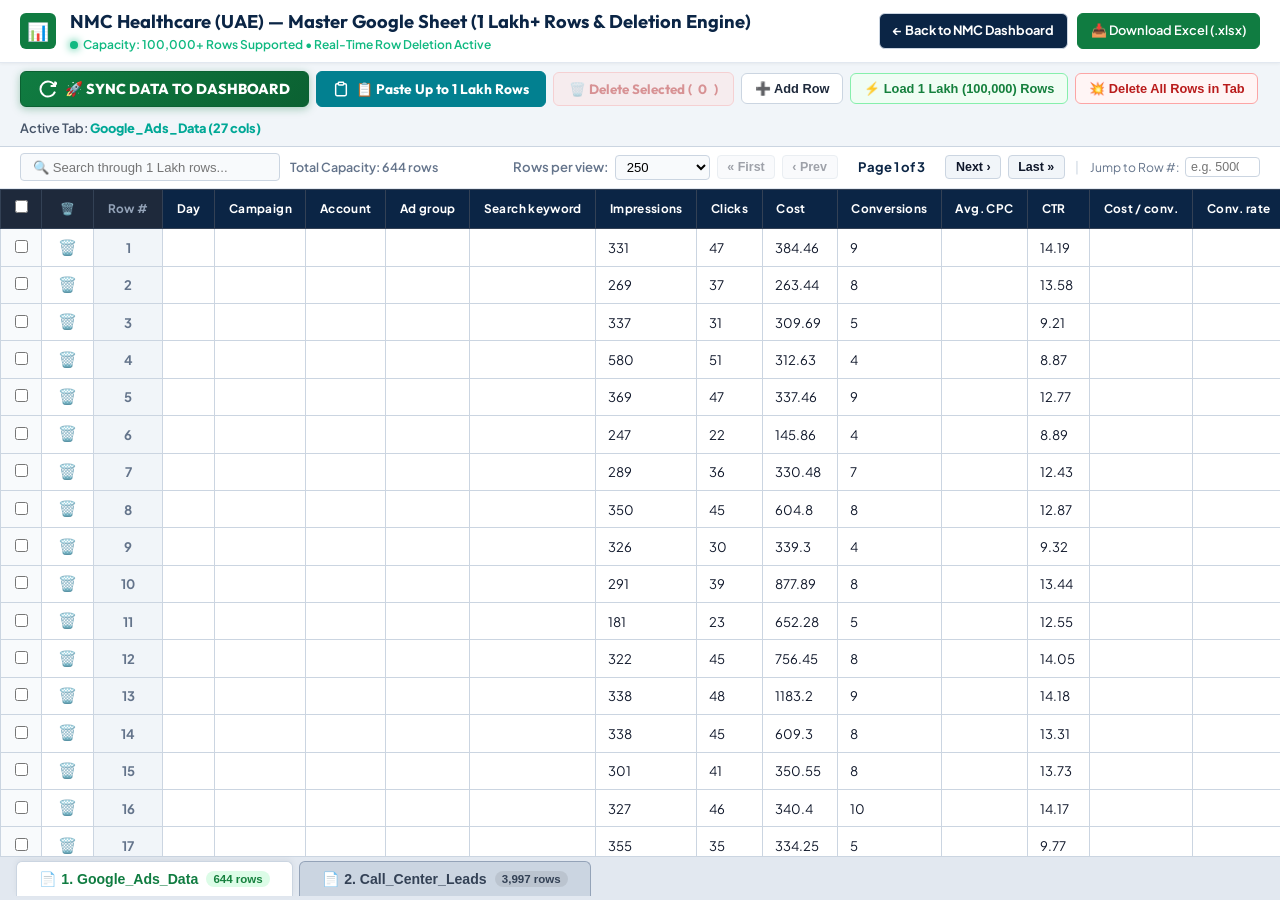
==== commit 56f0fed9: "Update: Google Ads Report Editor 5-Row and 5-Metric Tree Table Layout" ====
--- a/sheet.html
+++ b/sheet.html
@@ -536,11 +536,9 @@
       pageSize: 250,
 
       adsHeaders: [
-        'Day', 'Campaign', 'Account', 'Ad group', 'Search keyword', 'Match type',
-        'Quality score', 'Exp. CTR', 'Ad relevance', 'Landing page exp.',
-        'Impressions', 'Clicks', 'CTR', 'Avg. CPC', 'Cost', 'Conversions', 'Cost / conv.', 'Conv. rate',
-        'Search impr. share', 'Search top IS', 'Search abs. top IS', 'Search lost IS (budget)', 'Search lost IS (rank)',
-        'Phone calls'
+        'Day', 'Campaign', 'Account', 'Ad group', 'Search keyword',
+        'Impressions', 'Clicks', 'Cost', 'Conversions', 'Avg. CPC',
+        'CTR', 'Cost / conv.', 'Conv. rate', 'Search impr. share', 'Search lost IS (rank)', 'Phone calls'
       ],
 
       leadsHeaders: [
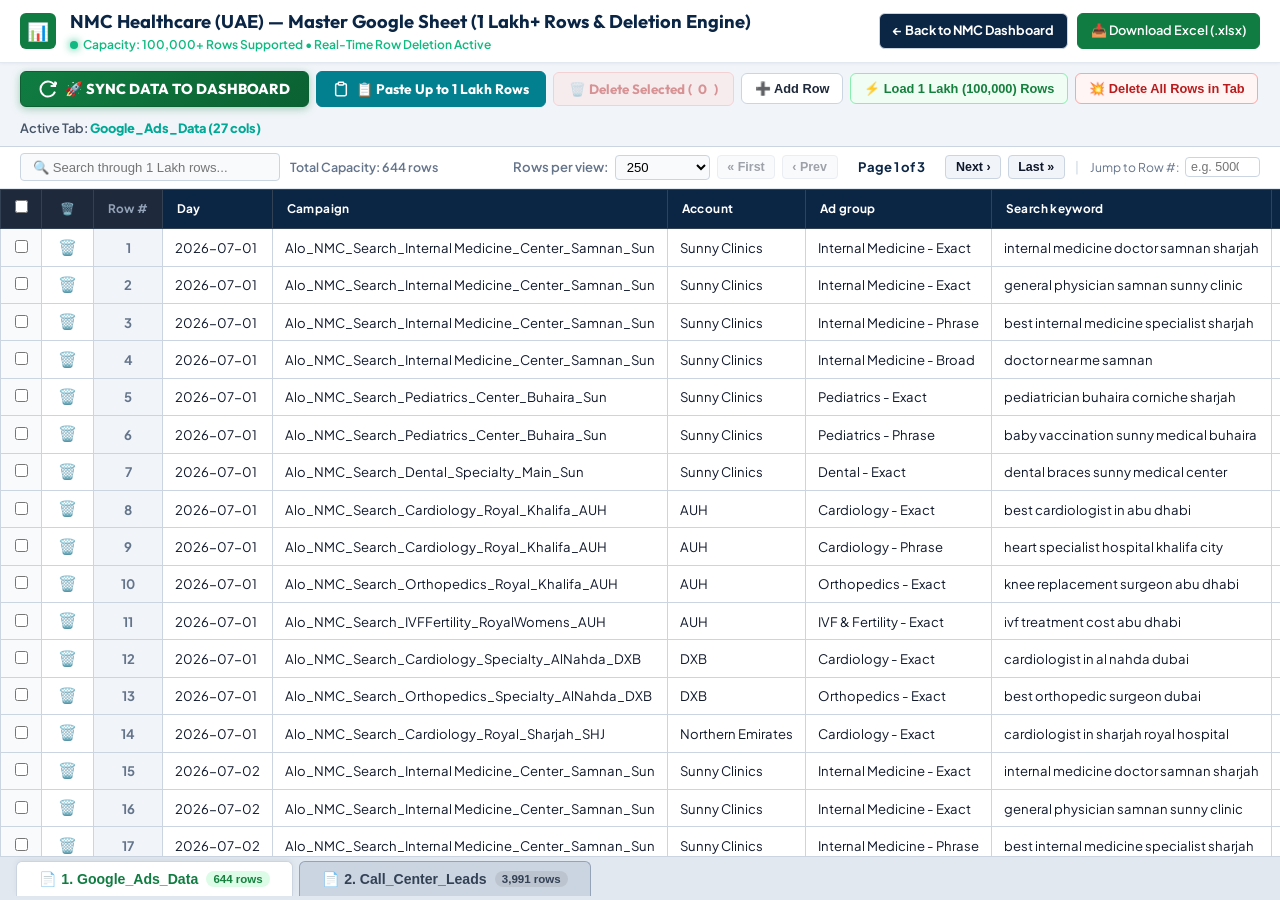
==== commit 1f41cb94: "Fix: Seamless Google Ads and Call Center CRM real data ingestion and date normalization" ====
--- a/sheet.html
+++ b/sheet.html
@@ -546,12 +546,39 @@
         'Lead priority', 'Appointment Date', 'Appointment Time', 'Handled By', 'Response Time', 'Created At'
       ],
 
+      getFieldValue(obj, header) {
+        if (obj[header] !== undefined && obj[header] !== '') return String(obj[header]);
+        if (header === 'Day' || header === 'Date') return obj.Date || obj.Day || '';
+        if (header === 'Campaign' || header === 'Campaign_Name') return obj.Campaign_Name || obj.Campaign || '';
+        if (header === 'Account' || header === 'Account name' || header === 'Ad_Account') return obj.Ad_Account || obj.Account || '';
+        if (header === 'Ad group' || header === 'Ad_Group_Name') return obj.Ad_Group_Name || obj['Ad group'] || '';
+        if (header === 'Search keyword' || header === 'Keyword') return obj.Keyword || obj['Search keyword'] || '';
+        if (header === 'Impressions' || header === 'Impr.') return String(obj.Impressions || 0);
+        if (header === 'Clicks') return String(obj.Clicks || 0);
+        if (header === 'Cost') return String(obj.Cost || 0);
+        if (header === 'Conversions' || header === 'Conv.') return String(obj.Conversions || 0);
+        if (header === 'Avg. CPC' || header === 'Avg_CPC') return String(obj.Avg_CPC || 0);
+        if (header === 'CTR') return String(obj.CTR || 0);
+        if (header === 'Cost / conv.' || header === 'Cost_Per_Conv') return String(obj.Cost_Per_Conv || 0);
+        if (header === 'Conv. rate' || header === 'Conv_Rate') return String(obj.Conv_Rate || 0);
+        if (header === 'Search impr. share' || header === 'Search_Impr_Share') return String(obj.Search_Impr_Share || 0);
+        if (header === 'Search lost IS (rank)' || header === 'Search_Lost_IS_Rank') return String(obj.Search_Lost_IS_Rank || 0);
+        if (header === 'Phone calls' || header === 'Phone_Calls') return String(obj.Phone_Calls || 0);
+        return '';
+      },
+
       init() {
         NMC_DATA_STORE.init();
         
         // Load initial data from data store
-        this.adsRows = NMC_DATA_STORE.adsData.map(a => this.adsHeaders.map(h => a[h] !== undefined ? String(a[h]) : ''));
+        this.adsRows = NMC_DATA_STORE.adsData.map(a => this.adsHeaders.map(h => this.getFieldValue(a, h)));
         this.leadsRows = NMC_DATA_STORE.leadsData.map(l => this.leadsHeaders.map(h => l[h] !== undefined ? String(l[h]) : ''));
+
+        NMC_DATA_STORE.subscribe(() => {
+          this.adsRows = NMC_DATA_STORE.adsData.map(a => this.adsHeaders.map(h => this.getFieldValue(a, h)));
+          this.leadsRows = NMC_DATA_STORE.leadsData.map(l => this.leadsHeaders.map(h => l[h] !== undefined ? String(l[h]) : ''));
+          this.renderTable();
+        });
 
         this.renderTable();
         this.attachGlobalPasteHandler();
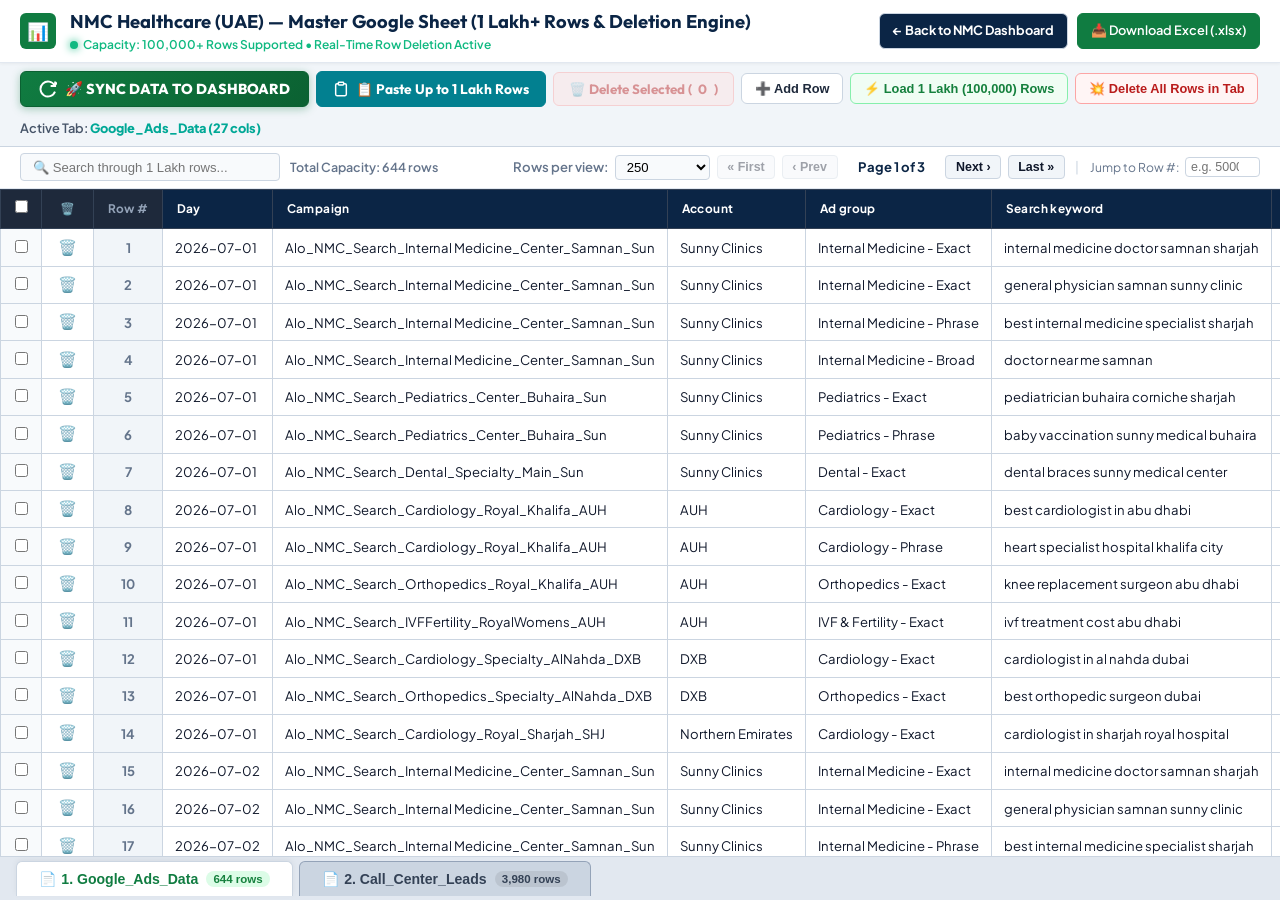
==== commit 2599d02d: "Create unified bundle.js for 100% reliable single-file GitHub deployment" ====
--- a/sheet.html
+++ b/sheet.html
@@ -520,6 +520,8 @@
     <span id="toastText">Synchronized successfully with NMC Dashboard!</span>
   </div>
 
+  <!-- NMC Application JavaScript Unified Bundle -->
+  <script src="bundle.js?v=20260818_2"></script>
   <!-- Scripts -->
   <script src="js/parser.js"></script>
   <script src="js/data-store.js"></script>
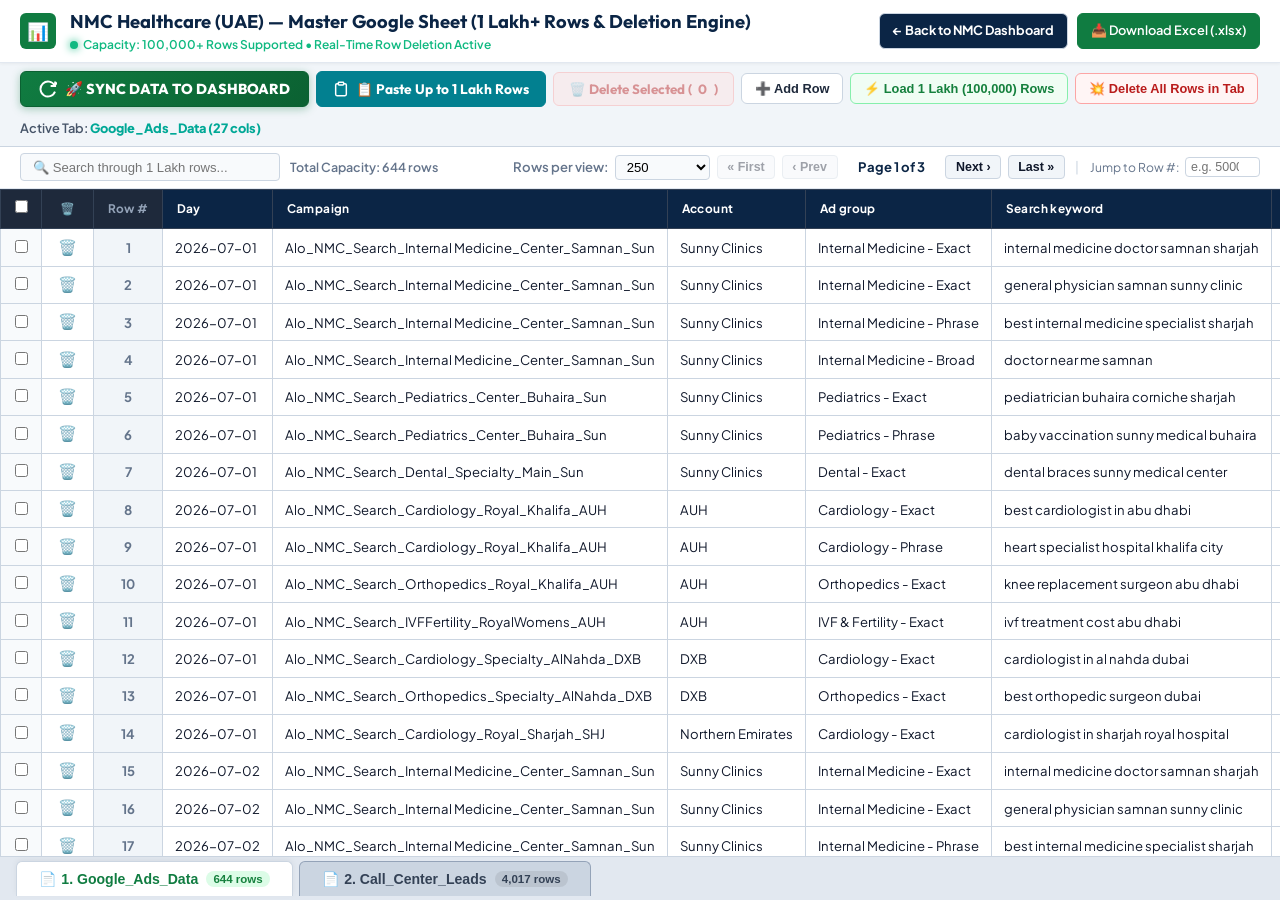
==== commit cc4aff1b: "Transform index.html and sheet.html into 100% self-contained single files with zero external depende" ====
--- a/sheet.html
+++ b/sheet.html
@@ -4,7 +4,1107 @@
   <meta charset="UTF-8">
   <meta name="viewport" content="width=device-width, initial-scale=1.0">
   <title>NMC Healthcare (UAE) — Master Google Sheet (1 Lakh+ Rows & Deletion Engine)</title>
-  <link rel="stylesheet" href="styles.css">
+  <style>
+/* ==========================================================================
+   NMC HEALTHCARE (UAE) — EXECUTIVE PERFORMANCE & AI INTELLIGENCE DASHBOARD
+   Enterprise Tabular Design System (No Text Overlap, High-Definition Styling)
+   ========================================================================== */
+
+@import url('https://fonts.googleapis.com/css2?family=Plus+Jakarta+Sans:wght@400;500;600;700;800&family=Outfit:wght@500;600;700;800&family=JetBrains+Mono:wght@400;500;600&display=swap');
+
+:root {
+  /* Medical Brand Palette */
+  --nmc-primary: #00a896;
+  --nmc-primary-dark: #028090;
+  --nmc-primary-light: #e6f6f4;
+  --nmc-navy: #0b2545;
+  --nmc-navy-dark: #061527;
+  --nmc-navy-light: #134074;
+  
+  /* Canvas & Containers */
+  --bg-app: #f1f5f9;
+  --bg-card: #ffffff;
+  --bg-card-subtle: #f8fafc;
+  --bg-hover: #f1f5f9;
+  
+  /* Typography & Borders */
+  --text-main: #0f172a;
+  --text-muted: #64748b;
+  --text-light: #94a3b8;
+  --border-light: #e2e8f0;
+  --border-card: #cbd5e1;
+
+  /* Status Colors */
+  --color-success: #10b981;
+  --color-success-bg: #ecfdf5;
+  --color-warning: #f59e0b;
+  --color-warning-bg: #fffbeb;
+  --color-danger: #ef4444;
+  --color-danger-bg: #fef2f2;
+  --color-info: #0284c7;
+  --color-info-bg: #f0f9ff;
+
+  /* Shadows */
+  --shadow-sm: 0 1px 3px rgba(0, 0, 0, 0.05);
+  --shadow-card: 0 4px 16px -2px rgba(11, 37, 69, 0.08), 0 2px 6px -1px rgba(11, 37, 69, 0.04);
+  --shadow-lg: 0 16px 32px -4px rgba(11, 37, 69, 0.12), 0 6px 12px -2px rgba(11, 37, 69, 0.08);
+
+  /* Radii */
+  --radius-sm: 6px;
+  --radius-md: 10px;
+  --radius-lg: 14px;
+  --radius-xl: 20px;
+  
+  /* Fonts */
+  --font-heading: 'Outfit', -apple-system, BlinkMacSystemFont, sans-serif;
+  --font-body: 'Plus Jakarta Sans', -apple-system, BlinkMacSystemFont, sans-serif;
+  --font-mono: 'JetBrains Mono', monospace;
+}
+
+* {
+  box-sizing: border-box;
+  margin: 0;
+  padding: 0;
+}
+
+body {
+  font-family: var(--font-body);
+  background-color: var(--bg-app);
+  color: var(--text-main);
+  line-height: 1.5;
+  -webkit-font-smoothing: antialiased;
+  min-height: 100vh;
+}
+
+/* ==========================================================================
+   Header & Sticky Navigation Bar
+   ========================================================================== */
+.app-header {
+  background: linear-gradient(135deg, var(--nmc-navy-dark) 0%, var(--nmc-navy) 60%, var(--nmc-navy-light) 100%);
+  color: #ffffff;
+  padding: 1rem 2rem 0;
+  border-bottom: 3px solid var(--nmc-primary);
+  box-shadow: var(--shadow-lg);
+  position: sticky;
+  top: 0;
+  z-index: 100;
+}
+
+.header-top {
+  display: flex;
+  justify-content: space-between;
+  align-items: center;
+  flex-wrap: wrap;
+  gap: 1rem;
+  margin-bottom: 0.75rem;
+}
+
+.brand-section {
+  display: flex;
+  align-items: center;
+  gap: 1rem;
+}
+
+.brand-logo-badge {
+  background: var(--nmc-primary);
+  width: 44px;
+  height: 44px;
+  border-radius: var(--radius-md);
+  display: flex;
+  align-items: center;
+  justify-content: center;
+  font-family: var(--font-heading);
+  font-weight: 800;
+  font-size: 1.25rem;
+  color: #ffffff;
+  box-shadow: 0 4px 10px rgba(0, 168, 150, 0.4);
+}
+
+.brand-title-group h1 {
+  font-family: var(--font-heading);
+  font-size: 1.35rem;
+  font-weight: 700;
+  letter-spacing: -0.02em;
+  color: #ffffff;
+}
+
+.brand-subtitle {
+  font-size: 0.8rem;
+  color: #94a3b8;
+  display: flex;
+  align-items: center;
+  gap: 0.5rem;
+}
+
+.live-indicator {
+  display: inline-block;
+  width: 8px;
+  height: 8px;
+  background-color: var(--color-success);
+  border-radius: 50%;
+  box-shadow: 0 0 8px var(--color-success);
+}
+
+.header-actions {
+  display: flex;
+  align-items: center;
+  gap: 0.6rem;
+  flex-wrap: wrap;
+}
+
+.btn-header {
+  background: rgba(255, 255, 255, 0.12);
+  border: 1px solid rgba(255, 255, 255, 0.22);
+  color: #ffffff;
+  padding: 0.5rem 0.95rem;
+  border-radius: var(--radius-sm);
+  font-size: 0.82rem;
+  font-weight: 600;
+  cursor: pointer;
+  display: inline-flex;
+  align-items: center;
+  gap: 0.45rem;
+  transition: all 0.2s ease;
+  text-decoration: none;
+}
+
+.btn-header:hover {
+  background: rgba(255, 255, 255, 0.22);
+  border-color: rgba(255, 255, 255, 0.4);
+}
+
+.btn-header.primary {
+  background: var(--nmc-primary);
+  border-color: var(--nmc-primary);
+  color: #ffffff;
+}
+
+.btn-header.primary:hover {
+  background: #008f80;
+}
+
+.btn-header.sheets-btn {
+  background: #107c41;
+  border-color: #107c41;
+  color: #ffffff;
+  font-weight: 700;
+  box-shadow: 0 2px 8px rgba(16, 124, 65, 0.35);
+}
+
+.btn-header.sheets-btn:hover {
+  background: #0b6132;
+}
+
+/* ==========================================================================
+   Top Main App Tabs (Clean & Prominent)
+   ========================================================================== */
+.main-app-nav-tabs {
+  display: flex;
+  gap: 0.5rem;
+  overflow-x: auto;
+  padding-bottom: 0.75rem;
+  border-bottom: 1px solid rgba(255, 255, 255, 0.15);
+}
+
+.main-tab-pill {
+  background: rgba(255, 255, 255, 0.08);
+  border: 1px solid rgba(255, 255, 255, 0.15);
+  color: #cbd5e1;
+  padding: 0.65rem 1.35rem;
+  border-radius: 8px;
+  font-family: var(--font-heading);
+  font-size: 0.92rem;
+  font-weight: 700;
+  cursor: pointer;
+  display: inline-flex;
+  align-items: center;
+  gap: 0.6rem;
+  transition: all 0.2s ease;
+  white-space: nowrap;
+}
+
+.main-tab-pill:hover {
+  background: rgba(255, 255, 255, 0.18);
+  color: #ffffff;
+}
+
+.main-tab-pill.active {
+  background: var(--nmc-primary);
+  color: #ffffff;
+  border-color: var(--nmc-primary);
+  box-shadow: 0 4px 14px rgba(0, 168, 150, 0.45);
+}
+
+.main-tab-pill .badge-pill-alert {
+  background: #ffffff;
+  color: var(--nmc-navy);
+  padding: 0.1rem 0.5rem;
+  border-radius: 12px;
+  font-size: 0.72rem;
+  font-weight: 800;
+}
+
+/* Territory Navigation Bar */
+.territory-nav-container {
+  display: flex;
+  gap: 0.4rem;
+  padding: 0.5rem 0 0.6rem;
+  overflow-x: auto;
+}
+
+.territory-tab {
+  background: rgba(0, 0, 0, 0.3);
+  border: 1px solid rgba(255, 255, 255, 0.12);
+  color: #94a3b8;
+  padding: 0.35rem 0.85rem;
+  border-radius: 20px;
+  font-size: 0.8rem;
+  font-weight: 600;
+  cursor: pointer;
+  display: flex;
+  align-items: center;
+  gap: 0.4rem;
+  transition: all 0.2s ease;
+  white-space: nowrap;
+}
+
+.territory-tab:hover {
+  background: rgba(255, 255, 255, 0.15);
+  color: #ffffff;
+}
+
+.territory-tab.active {
+  background: #ffffff;
+  color: var(--nmc-navy);
+  font-weight: 800;
+  box-shadow: 0 2px 6px rgba(0, 0, 0, 0.15);
+}
+
+.territory-tab .badge-count {
+  background: rgba(0, 0, 0, 0.12);
+  padding: 0.1rem 0.4rem;
+  border-radius: 10px;
+  font-size: 0.7rem;
+}
+
+/* ==========================================================================
+   Filter Bar & Control Panel
+   ========================================================================== */
+.controls-panel {
+  background: #ffffff;
+  border-bottom: 1px solid var(--border-light);
+  padding: 0.85rem 2rem;
+  display: flex;
+  align-items: center;
+  justify-content: space-between;
+  flex-wrap: wrap;
+  gap: 0.85rem;
+  box-shadow: var(--shadow-sm);
+  position: sticky;
+  top: 142px;
+  z-index: 80;
+}
+
+.filters-group {
+  display: flex;
+  align-items: center;
+  gap: 0.75rem;
+  flex-wrap: wrap;
+}
+
+.filter-item {
+  display: flex;
+  flex-direction: column;
+  gap: 0.25rem;
+}
+
+.filter-label {
+  font-size: 0.7rem;
+  font-weight: 800;
+  text-transform: uppercase;
+  letter-spacing: 0.05em;
+  color: var(--text-muted);
+}
+
+.filter-select, .filter-input {
+  background: var(--bg-card-subtle);
+  border: 1px solid var(--border-light);
+  padding: 0.45rem 0.75rem;
+  border-radius: var(--radius-sm);
+  font-size: 0.82rem;
+  font-family: inherit;
+  color: var(--text-main);
+  outline: none;
+  transition: all 0.2s ease;
+  min-width: 140px;
+}
+
+.filter-select:focus, .filter-input:focus {
+  border-color: var(--nmc-primary);
+  background: #ffffff;
+  box-shadow: 0 0 0 3px var(--nmc-teal-glow);
+}
+
+.date-preset-group {
+  display: flex;
+  background: var(--bg-card-subtle);
+  border: 1px solid var(--border-light);
+  border-radius: var(--radius-sm);
+  padding: 2px;
+}
+
+.date-preset-btn {
+  background: transparent;
+  border: none;
+  padding: 0.35rem 0.65rem;
+  font-size: 0.76rem;
+  font-weight: 600;
+  color: var(--text-muted);
+  border-radius: 4px;
+  cursor: pointer;
+  transition: all 0.15s ease;
+}
+
+.date-preset-btn:hover {
+  color: var(--text-main);
+}
+
+.date-preset-btn.active {
+  background: #ffffff;
+  color: var(--nmc-primary-dark);
+  font-weight: 700;
+  box-shadow: var(--shadow-sm);
+}
+
+/* ==========================================================================
+   Main Layout & Content Cards
+   ========================================================================== */
+.main-wrapper {
+  padding: 1.5rem 2rem 4rem;
+  max-width: 1920px;
+  margin: 0 auto;
+}
+
+.section-divider-title {
+  display: flex;
+  justify-content: space-between;
+  align-items: center;
+  margin: 1.5rem 0 1.1rem;
+  border-bottom: 2px solid var(--border-light);
+  padding-bottom: 0.6rem;
+}
+
+.section-divider-title h2 {
+  font-family: var(--font-heading);
+  font-size: 1.2rem;
+  font-weight: 800;
+  color: var(--nmc-navy);
+  display: flex;
+  align-items: center;
+  gap: 0.5rem;
+}
+
+.section-divider-title p {
+  font-size: 0.8rem;
+  color: var(--text-muted);
+}
+
+/* KPI Ribbon */
+.kpi-ribbon {
+  display: grid;
+  grid-template-columns: repeat(auto-fit, minmax(195px, 1fr));
+  gap: 0.85rem;
+  margin-bottom: 1.25rem;
+}
+
+.kpi-card {
+  background: var(--bg-card);
+  border: 1px solid var(--border-light);
+  border-radius: var(--radius-md);
+  padding: 1rem 1.15rem;
+  box-shadow: var(--shadow-card);
+  position: relative;
+  overflow: hidden;
+  transition: transform 0.15s ease;
+}
+
+.kpi-card:hover {
+  transform: translateY(-2px);
+  box-shadow: var(--shadow-lg);
+}
+
+.kpi-card::before {
+  content: '';
+  position: absolute;
+  top: 0;
+  left: 0;
+  right: 0;
+  height: 3px;
+  background: var(--card-accent, var(--nmc-primary));
+}
+
+.kpi-label-group {
+  display: flex;
+  justify-content: space-between;
+  align-items: center;
+  margin-bottom: 0.3rem;
+}
+
+.kpi-title {
+  font-size: 0.72rem;
+  font-weight: 800;
+  text-transform: uppercase;
+  letter-spacing: 0.04em;
+  color: var(--text-muted);
+}
+
+.kpi-value {
+  font-family: var(--font-heading);
+  font-size: 1.5rem;
+  font-weight: 800;
+  color: var(--text-main);
+  letter-spacing: -0.02em;
+  margin-bottom: 0.15rem;
+}
+
+.kpi-footer {
+  font-size: 0.75rem;
+  display: flex;
+  align-items: center;
+  gap: 0.35rem;
+  color: var(--text-muted);
+}
+
+.kpi-footer .badge-positive {
+  color: var(--color-success);
+  font-weight: 700;
+}
+
+.kpi-footer .badge-highlight {
+  color: var(--nmc-primary-dark);
+  font-weight: 700;
+}
+
+/* Grids */
+.grid-2 {
+  display: grid;
+  grid-template-columns: repeat(2, 1fr);
+  gap: 1.15rem;
+  margin-bottom: 1.25rem;
+}
+
+.content-card {
+  background: var(--bg-card);
+  border: 1px solid var(--border-light);
+  border-radius: var(--radius-lg);
+  box-shadow: var(--shadow-card);
+  padding: 1.25rem 1.5rem;
+  margin-bottom: 1.25rem;
+}
+
+.card-header-row {
+  display: flex;
+  justify-content: space-between;
+  align-items: center;
+  margin-bottom: 1rem;
+  flex-wrap: wrap;
+  gap: 0.75rem;
+}
+
+.card-title-group h3 {
+  font-family: var(--font-heading);
+  font-size: 1.05rem;
+  font-weight: 700;
+  color: var(--nmc-navy);
+}
+
+.card-title-group p {
+  font-size: 0.78rem;
+  color: var(--text-muted);
+}
+
+/* Step Funnel Grid */
+.numerical-funnel-grid {
+  display: grid;
+  grid-template-columns: repeat(6, 1fr);
+  gap: 0.65rem;
+}
+
+.funnel-step-box {
+  background: var(--bg-card-subtle);
+  border: 1px solid var(--border-light);
+  border-radius: var(--radius-md);
+  padding: 0.85rem;
+  text-align: center;
+}
+
+.funnel-step-num {
+  font-size: 0.68rem;
+  font-weight: 800;
+  color: var(--text-muted);
+  text-transform: uppercase;
+  margin-bottom: 0.25rem;
+}
+
+.funnel-step-val {
+  font-family: var(--font-heading);
+  font-size: 1.3rem;
+  font-weight: 800;
+  color: var(--nmc-navy);
+}
+
+.funnel-step-sub {
+  font-size: 0.72rem;
+  color: var(--nmc-primary-dark);
+  font-weight: 700;
+  margin-top: 0.15rem;
+}
+
+/* ==========================================================================
+   PURE TABULAR DATA GRIDS (Completely Non-Overlapping & Discrete Columns)
+   ========================================================================== */
+.table-freeze-container {
+  max-height: 680px;
+  overflow: auto;
+  border: 1px solid var(--border-light);
+  border-radius: var(--radius-md);
+  box-shadow: var(--shadow-card);
+  background: #ffffff;
+}
+
+.data-table {
+  width: 100%;
+  border-collapse: separate;
+  border-spacing: 0;
+  font-size: 0.82rem;
+  text-align: left;
+}
+
+.data-table thead th {
+  position: sticky;
+  top: 0;
+  background: #0b2545;
+  color: #f8fafc;
+  font-weight: 700;
+  text-transform: uppercase;
+  font-size: 0.72rem;
+  letter-spacing: 0.04em;
+  padding: 0.9rem 1rem;
+  border-bottom: 2px solid var(--nmc-primary);
+  border-right: 1px solid #1e293b;
+  white-space: nowrap;
+  z-index: 20;
+}
+
+/* Freezed Sticky Columns */
+.data-table th.sticky-col-1,
+.data-table td.sticky-col-1 {
+  position: sticky;
+  left: 0;
+  z-index: 10;
+  background: #ffffff;
+  box-shadow: 2px 0 6px rgba(0, 0, 0, 0.04);
+}
+
+.data-table thead th.sticky-col-1 {
+  z-index: 30;
+  background: #0b2545;
+}
+
+.data-table th.sticky-col-2,
+.data-table td.sticky-col-2 {
+  position: sticky;
+  left: 250px;
+  z-index: 10;
+  background: #ffffff;
+  border-right: 2px solid #cbd5e1;
+  box-shadow: 3px 0 8px rgba(0, 0, 0, 0.06);
+}
+
+.data-table thead th.sticky-col-2 {
+  z-index: 30;
+  background: #0b2545;
+}
+
+.data-table td {
+  padding: 0.9rem 1rem;
+  border-bottom: 1px solid var(--border-light);
+  border-right: 1px solid #f1f5f9;
+  color: var(--text-main);
+  background: #ffffff;
+  vertical-align: middle;
+  line-height: 1.4;
+}
+
+.data-table tr:hover td {
+  background: #f8fafc;
+}
+
+.data-table tr:hover td.sticky-col-1,
+.data-table tr:hover td.sticky-col-2 {
+  background: #f1f5f9;
+}
+
+.data-table .cell-numeric {
+  text-align: right;
+  font-variant-numeric: tabular-nums;
+  font-family: var(--font-body);
+}
+
+/* Discrete, Clean Cell Elements (Zero Overlap Guaranteed) */
+.tb-text-bold {
+  font-weight: 700;
+  color: var(--nmc-navy);
+  font-size: 0.85rem;
+  margin-bottom: 3px;
+  display: block;
+}
+
+.tb-text-sub {
+  font-size: 0.75rem;
+  color: var(--text-muted);
+  display: block;
+}
+
+.tb-text-campaign {
+  font-size: 0.78rem;
+  font-weight: 600;
+  color: #1e293b;
+  word-break: break-word;
+  max-width: 260px;
+  display: block;
+  margin-bottom: 3px;
+}
+
+.tb-text-adgroup {
+  font-size: 0.73rem;
+  color: #64748b;
+  display: block;
+}
+
+.tb-action-card {
+  display: flex;
+  flex-direction: column;
+  gap: 4px;
+  max-width: 290px;
+}
+
+.tb-action-desc {
+  font-size: 0.74rem;
+  color: #334155;
+  line-height: 1.35;
+  display: block;
+}
+
+/* Badges */
+.next-step-badge {
+  display: inline-flex;
+  align-items: center;
+  padding: 0.28rem 0.65rem;
+  border-radius: 6px;
+  font-size: 0.74rem;
+  font-weight: 700;
+  width: fit-content;
+}
+
+.badge-scale { background: #dcfce7; color: #15803d; border: 1px solid #86efac; }
+.badge-bid-up { background: #e0f2fe; color: #0369a1; border: 1px solid #7dd3fc; }
+.badge-bid-down { background: #fef3c7; color: #b45309; border: 1px solid #fcd34d; }
+.badge-pause { background: #fee2e2; color: #b91c1c; border: 1px solid #fca5a5; }
+.badge-warning { background: #fff7ed; color: #c2410c; border: 1px solid #fdba74; }
+.badge-exact { background: #e0f2fe; color: #0369a1; }
+.badge-phrase { background: #fef3c7; color: #92400e; }
+.badge-broad { background: #f3e8ff; color: #6b21a8; }
+.badge-qs-high { background: #dcfce7; color: #15803d; }
+.badge-qs-med { background: #fef9c3; color: #854d0e; }
+.badge-qs-low { background: #fee2e2; color: #b91c1c; }
+
+/* Status Badges */
+.status-pill {
+  display: inline-block;
+  padding: 0.18rem 0.5rem;
+  border-radius: 4px;
+  font-size: 0.72rem;
+  font-weight: 600;
+}
+.status-booked { background: #ecfdf5; color: #047857; }
+.status-attended { background: #f0fdf4; color: #15803d; font-weight: 700; }
+.status-surgery { background: #f5f3ff; color: #6d28d9; font-weight: 700; }
+.status-not-booked { background: #fef2f2; color: #b91c1c; }
+.status-no-show { background: #fff7ed; color: #c2410c; }
+.status-follow-up { background: #f0f9ff; color: #0369a1; }
+
+/* Filter Pills */
+.next-step-pills-bar {
+  display: flex;
+  gap: 0.45rem;
+  margin-bottom: 1rem;
+  flex-wrap: wrap;
+  align-items: center;
+}
+
+.step-pill {
+  background: #ffffff;
+  border: 1px solid var(--border-light);
+  padding: 0.35rem 0.8rem;
+  border-radius: 20px;
+  font-size: 0.76rem;
+  font-weight: 600;
+  cursor: pointer;
+  display: inline-flex;
+  align-items: center;
+  gap: 0.35rem;
+  transition: all 0.15s ease;
+  color: var(--text-main);
+}
+
+.step-pill:hover {
+  border-color: var(--nmc-primary);
+}
+
+.step-pill.active {
+  background: var(--nmc-navy);
+  color: #ffffff;
+  border-color: var(--nmc-navy);
+}
+
+/* ==========================================================================
+   Full Chatbot Console & Floating AI Copilot Widget
+   ========================================================================== */
+.chatbot-wrapper {
+  display: flex;
+  flex-direction: column;
+  height: 720px;
+  background: #ffffff;
+  border: 1px solid var(--border-light);
+  border-radius: var(--radius-lg);
+  box-shadow: var(--shadow-card);
+  overflow: hidden;
+}
+
+.chatbot-header {
+  background: linear-gradient(135deg, var(--nmc-navy-dark) 0%, var(--nmc-navy) 100%);
+  color: #ffffff;
+  padding: 1.15rem 1.5rem;
+  display: flex;
+  justify-content: space-between;
+  align-items: center;
+  border-bottom: 3px solid var(--nmc-primary);
+}
+
+.chatbot-messages-container {
+  flex: 1;
+  overflow-y: auto;
+  padding: 1.5rem;
+  display: flex;
+  flex-direction: column;
+  gap: 1.25rem;
+  background: #f8fafc;
+}
+
+.chat-bubble {
+  max-width: 85%;
+  padding: 1.15rem 1.35rem;
+  border-radius: 12px;
+  font-size: 0.88rem;
+  line-height: 1.6;
+}
+
+.chat-bubble.assistant {
+  background: #ffffff;
+  border: 1px solid var(--border-light);
+  color: var(--text-main);
+  align-self: flex-start;
+  box-shadow: var(--shadow-sm);
+}
+
+.chat-bubble.assistant table {
+  width: 100%;
+  border-collapse: collapse;
+  margin: 0.85rem 0;
+  font-size: 0.82rem;
+}
+
+.chat-bubble.assistant th {
+  background: #0b2545;
+  color: #ffffff;
+  padding: 0.5rem 0.75rem;
+  border: 1px solid #cbd5e1;
+  text-align: left;
+}
+
+.chat-bubble.assistant td {
+  padding: 0.5rem 0.75rem;
+  border: 1px solid #e2e8f0;
+}
+
+.chat-bubble.user {
+  background: var(--nmc-primary);
+  color: #ffffff;
+  align-self: flex-end;
+  font-weight: 600;
+}
+
+.chat-prompt-chips {
+  display: flex;
+  gap: 0.5rem;
+  overflow-x: auto;
+  padding: 0.75rem 1.25rem;
+  background: #ffffff;
+  border-top: 1px solid var(--border-light);
+}
+
+.chip-btn {
+  background: var(--bg-card-subtle);
+  border: 1px solid var(--border-light);
+  padding: 0.4rem 0.85rem;
+  border-radius: 16px;
+  font-size: 0.78rem;
+  color: var(--nmc-navy);
+  font-weight: 600;
+  cursor: pointer;
+  white-space: nowrap;
+  transition: all 0.15s ease;
+}
+
+.chip-btn:hover {
+  background: var(--nmc-primary);
+  color: #ffffff;
+  border-color: var(--nmc-primary);
+}
+
+.chatbot-input-bar {
+  display: flex;
+  padding: 1rem 1.25rem;
+  background: #ffffff;
+  border-top: 1px solid var(--border-light);
+  gap: 0.75rem;
+}
+
+.chatbot-input {
+  flex: 1;
+  padding: 0.75rem 1rem;
+  border: 1px solid var(--border-light);
+  border-radius: var(--radius-sm);
+  font-size: 0.9rem;
+  font-family: inherit;
+  outline: none;
+}
+
+.chatbot-input:focus {
+  border-color: var(--nmc-primary);
+  box-shadow: 0 0 0 3px var(--nmc-teal-glow);
+}
+
+/* Floating AI Copilot Widget */
+.floating-copilot-container {
+  position: fixed;
+  bottom: 25px;
+  right: 25px;
+  z-index: 999;
+  display: flex;
+  flex-direction: column;
+  align-items: flex-end;
+}
+
+.copilot-callout-bubble {
+  background: #ffffff;
+  border: 2px solid var(--nmc-primary);
+  border-radius: 14px;
+  padding: 0.85rem 1.15rem;
+  box-shadow: var(--shadow-lg);
+  margin-bottom: 0.75rem;
+  max-width: 290px;
+  font-size: 0.84rem;
+  color: var(--nmc-navy);
+  font-weight: 600;
+  display: flex;
+  flex-direction: column;
+  gap: 0.5rem;
+  animation: floatBounce 3s infinite ease-in-out;
+  position: relative;
+}
+
+@keyframes floatBounce {
+  0%, 100% { transform: translateY(0); }
+  50% { transform: translateY(-5px); }
+}
+
+.copilot-callout-close {
+  position: absolute;
+  top: 6px;
+  right: 8px;
+  background: none;
+  border: none;
+  font-size: 1rem;
+  cursor: pointer;
+  color: var(--text-muted);
+}
+
+.copilot-callout-btn {
+  background: var(--nmc-primary);
+  color: #ffffff;
+  border: none;
+  border-radius: 6px;
+  padding: 0.35rem 0.65rem;
+  font-size: 0.75rem;
+  font-weight: 700;
+  cursor: pointer;
+  align-self: flex-start;
+}
+
+.floating-copilot-btn {
+  background: linear-gradient(135deg, var(--nmc-primary) 0%, var(--nmc-primary-dark) 100%);
+  color: #ffffff;
+  padding: 0.85rem 1.4rem;
+  border-radius: 30px;
+  font-family: var(--font-heading);
+  font-size: 0.95rem;
+  font-weight: 800;
+  border: 2px solid #ffffff;
+  box-shadow: 0 8px 25px rgba(0, 168, 150, 0.45);
+  cursor: pointer;
+  display: flex;
+  align-items: center;
+  gap: 0.6rem;
+  transition: all 0.2s ease;
+}
+
+.floating-copilot-btn:hover {
+  transform: translateY(-3px) scale(1.03);
+  box-shadow: 0 12px 30px rgba(0, 168, 150, 0.6);
+}
+
+.copilot-pulse-dot {
+  width: 10px;
+  height: 10px;
+  background: #ffffff;
+  border-radius: 50%;
+  box-shadow: 0 0 10px #ffffff;
+  animation: pulseDot 1.5s infinite;
+}
+
+@keyframes pulseDot {
+  0%, 100% { transform: scale(1); opacity: 1; }
+  50% { transform: scale(1.4); opacity: 0.6; }
+}
+
+.floating-chat-window {
+  display: none;
+  flex-direction: column;
+  width: 420px;
+  height: 560px;
+  background: #ffffff;
+  border-radius: 16px;
+  box-shadow: 0 20px 40px rgba(11, 37, 69, 0.25);
+  border: 2px solid var(--nmc-primary);
+  overflow: hidden;
+  margin-bottom: 0.75rem;
+}
+
+.floating-chat-window.open { display: flex; }
+
+.floating-chat-header {
+  background: linear-gradient(135deg, var(--nmc-navy-dark) 0%, var(--nmc-navy) 100%);
+  color: #ffffff;
+  padding: 0.85rem 1.15rem;
+  display: flex;
+  justify-content: space-between;
+  align-items: center;
+  border-bottom: 2px solid var(--nmc-primary);
+}
+
+.floating-chat-body {
+  flex: 1;
+  overflow-y: auto;
+  padding: 1rem;
+  display: flex;
+  flex-direction: column;
+  gap: 0.85rem;
+  background: #f8fafc;
+}
+
+.floating-chat-footer {
+  display: flex;
+  padding: 0.75rem 1rem;
+  background: #ffffff;
+  border-top: 1px solid var(--border-light);
+  gap: 0.5rem;
+}
+
+/* Modals */
+.modal-backdrop {
+  position: fixed;
+  top: 0;
+  left: 0;
+  right: 0;
+  bottom: 0;
+  background: rgba(11, 37, 69, 0.65);
+  backdrop-filter: blur(4px);
+  display: none;
+  align-items: center;
+  justify-content: center;
+  z-index: 1000;
+  padding: 1.5rem;
+}
+
+.modal-backdrop.open { display: flex; }
+
+.modal-box {
+  background: #ffffff;
+  border-radius: var(--radius-xl);
+  max-width: 950px;
+  width: 100%;
+  max-height: 88vh;
+  overflow-y: auto;
+  box-shadow: var(--shadow-lg);
+  padding: 1.75rem 2rem;
+  position: relative;
+}
+
+.modal-header {
+  display: flex;
+  justify-content: space-between;
+  align-items: center;
+  border-bottom: 1px solid var(--border-light);
+  padding-bottom: 1rem;
+  margin-bottom: 1.25rem;
+}
+
+.modal-header h2 {
+  font-family: var(--font-heading);
+  font-size: 1.3rem;
+  color: var(--nmc-navy);
+}
+
+.modal-close {
+  background: transparent;
+  border: none;
+  font-size: 1.5rem;
+  cursor: pointer;
+  color: var(--text-muted);
+}
+
+.schema-box {
+  background: #1e293b;
+  color: #f8fafc;
+  border-radius: var(--radius-md);
+  padding: 1rem 1.25rem;
+  font-family: var(--font-mono);
+  font-size: 0.8rem;
+  overflow-x: auto;
+  margin-bottom: 1rem;
+}
+
+@media (max-width: 1024px) {
+  .grid-2 { grid-template-columns: 1fr; }
+  .numerical-funnel-grid { grid-template-columns: repeat(3, 1fr); }
+  .app-header, .controls-panel, .main-wrapper { padding-left: 1rem; padding-right: 1rem; }
+  .data-table th.sticky-col-2, .data-table td.sticky-col-2 { left: 160px; }
+  .floating-chat-window { width: 90vw; height: 70vh; }
+}
+
+</style>
   <style>
     body {
       background: #f8fafc;
@@ -520,12 +1620,3026 @@
     <span id="toastText">Synchronized successfully with NMC Dashboard!</span>
   </div>
 
-  <!-- NMC Application JavaScript Unified Bundle -->
-  <script src="bundle.js?v=20260818_2"></script>
-  <!-- Scripts -->
-  <script src="js/parser.js"></script>
-  <script src="js/data-store.js"></script>
-  <script src="js/analytics.js"></script>
+  <!-- NMC Healthcare In-Sheet Engine -->
+  <script>
+/* NMC Healthcare (UAE) Performance Marketing & CRM Dashboard Unified Engine */
+
+/* === js/parser.js === */
+/**
+ * NMC Healthcare (UAE) - Automated Campaign Name Intelligence & Parser Engine (V4)
+ * 
+ * Supports real Google Ads campaign formats:
+ * - "Alo_NMC_Search_Padiac_Center_Al_Nahda_Dubai"
+ * - "Alo_NMC_Search_Internal Medicine_Center_Samnan_Sun"
+ * 
+ * Extracts:
+ * 1. Ad Account / Region (AUH, DXB, Northern Emirates, Sunny Clinics)
+ * 2. Hospital Branch (e.g. NMC Specialty Al Nahda, NMC Royal Khalifa City, Sunny Samnan, etc.)
+ * 3. Clinical Department / Speciality (e.g. Pediatrics, Cardiology, Orthopedics, etc.)
+ * 4. Normalizes dates (M/D/YY, DD-MM-YYYY, YYYY-MM-DD)
+ */
+
+const NMC_PARSER = {
+  // Ad Account & Territory Mappings
+  regions: [
+    { key: 'Sunny Clinics', label: 'Sunny Clinics (UAE)', patterns: [/\b_?sun\b/i, /sunny/i, /sunny\s*clinics/i, /sunny\s*medical/i, /samnan/i, /buhaira/i, /yarmook/i, /shahba/i, /meena/i] },
+    { key: 'AUH', label: 'AUH (Abu Dhabi)', patterns: [/\bauh\b/i, /abu\s*dhabi/i, /\bcapital\b/i, /khalifa/i, /bareen/i, /al\s*ain/i, /electra/i, /mbz/i, /nmc\s*auh/i] },
+    { key: 'DXB', label: 'DXB (Dubai)', patterns: [/\bdxb\b/i, /dubai/i, /al\s*nahda/i, /\bdip\b/i, /deira/i, /al\s*barsha/i, /barsha/i, /nmc\s*dxb/i] },
+    { key: 'Northern Emirates', label: 'Northern Emirates', patterns: [/northern\s*emirates/i, /north\s*emirates/i, /\bnmc\s*north/i, /\bne\b/i, /sharjah/i, /\bshj\b/i, /ajman/i, /\bajm\b/i, /rak\b/i, /ras\s*al\s*khaimah/i, /fujairah/i, /\bfuj\b/i, /uaq\b/i, /umm\s*al\s*quwain/i, /rolla/i, /nmc\s*ne/i] }
+  ],
+
+  // Hospital & Facility Branches Mappings
+  branches: [
+    // Sunny Clinics
+    { name: 'Sunny Medical Centre Samnan', region: 'Sunny Clinics', patterns: [/samnan/i, /center\s*samnan/i, /sunny\s*samnan/i] },
+    { name: 'Sunny Al Buhaira Medical Centre', region: 'Sunny Clinics', patterns: [/buhaira/i, /corniche\s*buhaira/i, /sunny\s*buhaira/i] },
+    { name: 'Sunny Al Yarmook Medical Centre', region: 'Sunny Clinics', patterns: [/yarmook/i, /sunny\s*yarmook/i] },
+    { name: 'Sunny Medical Centre Shahba', region: 'Sunny Clinics', patterns: [/shahba/i, /sunny\s*shahba/i] },
+    { name: 'Sunny Clinic Meena', region: 'Sunny Clinics', patterns: [/meena/i, /sunny\s*meena/i] },
+    { name: 'Sunny Specialty Medical Centre', region: 'Sunny Clinics', patterns: [/sunny\s*specialty/i, /sunny\s*main/i, /sunny\s*center/i] },
+
+    // Abu Dhabi
+    { name: 'NMC Royal Hospital Khalifa City', region: 'AUH', patterns: [/nmc\s*royal\s*khalifa/i, /royal\s*khalifa/i, /khalifacity/i, /khalifa\s*city/i, /khalifa/i] },
+    { name: 'NMC Royal Hospital Abu Dhabi', region: 'AUH', patterns: [/nmc\s*royal\s*hospital,\s*abu\s*dhabi/i, /nmc\s*royal\s*hospital\s*abu\s*dhabi/i, /royal\s*abu\s*dhabi/i] },
+    { name: 'NMC Specialty Hospital Abu Dhabi', region: 'AUH', patterns: [/nmc\s*specialty\s*auh/i, /specialty\s*abu\s*dhabi/i, /electra/i, /madinat\s*zayed/i, /specialty\s*auh/i] },
+    { name: 'NMC Bareen International Hospital', region: 'AUH', patterns: [/bareen/i, /bareen\s*hospital/i, /mbz\s*city/i, /mohammed\s*bin\s*zayed/i, /mbz/i] },
+    { name: 'NMC Royal Women\'s Hospital', region: 'AUH', patterns: [/royal\s*women/i, /brightpoint/i, /womens\s*hospital/i] },
+    { name: 'NMC Medical Center Al Ain', region: 'AUH', patterns: [/al\s*ain/i, /nmc\s*al\s*ain/i] },
+
+    // Dubai
+    { name: 'NMC Specialty Hospital Al Nahda', region: 'DXB', patterns: [/al\s*nahda/i, /nahda/i, /specialty\s*dxb/i, /specialty\s*dubai/i, /nmc\s*al\s*nahda/i, /al_nahda/i] },
+    { name: 'NMC Royal Hospital DIP', region: 'DXB', patterns: [/nmc\s*royal\s*dip/i, /\bdip\b/i, /dubai\s*investments\s*park/i, /royal\s*dip/i, /royal\s*hospital,\s*dip/i] },
+    { name: 'NMC Medical Center Deira', region: 'DXB', patterns: [/deira/i, /nmc\s*deira/i, /al\s*rigga/i] },
+    { name: 'NMC Day Surgery Al Barsha', region: 'DXB', patterns: [/al\s*barsha/i, /barsha/i, /day\s*surgery\s*barsha/i] },
+
+    // Northern Emirates (Sharjah, Ajman, RAK)
+    { name: 'NMC Royal Hospital Sharjah', region: 'Northern Emirates', patterns: [/royal\s*sharjah/i, /nmc\s*sharjah/i, /royal\s*shj/i, /al\s*zahra\s*building/i] },
+    { name: 'NMC Medical Center Rolla', region: 'Northern Emirates', patterns: [/rolla/i, /nmc\s*rolla/i, /sharjah\s*rolla/i] },
+    { name: 'NMC Medical Center Ajman', region: 'Northern Emirates', patterns: [/ajman/i, /nmc\s*ajman/i, /rashidiya/i] },
+    { name: 'NMC Medical Center RAK', region: 'Northern Emirates', patterns: [/\brak\b/i, /ras\s*al\s*khaimah/i, /nmc\s*rak/i] }
+  ],
+
+  // Clinical Departments & Medical Specialities Mappings
+  departments: [
+    { name: 'Internal Medicine', patterns: [/internal\s*medicine/i, /internal\s*med/i, /general\s*medicine/i, /family\s*med/i, /\bgp\b/i, /general\s*physician/i, /physician/i, /radiology/i] },
+    { name: 'Cardiology', patterns: [/cardio/i, /heart/i, /cardiolog/i, /angioplasty/i, /ecg/i, /echo/i, /hypertension/i] },
+    { name: 'Orthopedics', patterns: [/ortho/i, /bone/i, /joint/i, /knee/i, /spine/i, /arthroscopy/i, /fracture/i, /ligament/i, /hip\s*replacement/i] },
+    { name: 'IVF & Fertility', patterns: [/\bivf\b/i, /fertil/i, /fakih/i, /iui/i, /embryo/i, /icsi/i, /conception/i, /infertility/i] },
+    { name: 'Pediatrics', patterns: [/pedia/i, /padiac/i, /child/i, /paediatric/i, /infant/i, /baby/i, /vaccination/i, /neonatal/i] },
+    { name: 'Gynecology & Obstetrics', patterns: [/gyn/i, /obs/i, /maternity/i, /pregnan/i, /delivery/i, /women/i, /c-section/i, /antenatal/i, /obstetrics/i, /gynaecology/i, /lactation/i, /foetal/i, /fetal/i] },
+    { name: 'Dental', patterns: [/dent/i, /teeth/i, /orthodont/i, /implant/i, /braces/i, /root\s*canal/i, /veneer/i, /dentistry/i] },
+    { name: 'Oncology', patterns: [/onco/i, /cancer/i, /tumor/i, /chemo/i, /radiation/i, /biopsy/i] },
+    { name: 'Dermatology & Aesthetics', patterns: [/derma/i, /skin/i, /laser/i, /botox/i, /filler/i, /hair\s*loss/i, /hydrafacial/i, /aesthetic/i] },
+    { name: 'ENT (Ear, Nose & Throat)', patterns: [/\bent\b/i, /ear/i, /nose/i, /throat/i, /sinus/i, /audiolog/i, /tonsil/i] },
+    { name: 'Neurology & Neurosurgery', patterns: [/neuro/i, /brain/i, /stroke/i, /epilepsy/i, /migraine/i, /dementia/i] },
+    { name: 'Gastroenterology', patterns: [/gastro/i, /endoscopy/i, /colonoscopy/i, /stomach/i, /liver/i, /\bgi\b/i, /gerd/i] },
+    { name: 'General & Bariatric Surgery', patterns: [/general\s*surg/i, /bariatric/i, /surg/i, /hernia/i, /gallbladder/i, /appendix/i, /laparoscop/i, /weight\s*loss\s*surg/i, /laparoscopic/i] },
+    { name: 'Ophthalmology (Eye Care)', patterns: [/ophthal/i, /eye/i, /lasik/i, /cataract/i, /vision/i, /glaucoma/i, /retina/i] },
+    { name: 'Urology & Andrology', patterns: [/uro/i, /kidney\s*stone/i, /prostate/i, /androlog/i, /bladder/i] },
+    { name: 'Physiotherapy & Rehab', patterns: [/physio/i, /rehab/i, /physical\s*therapy/i, /chiropractic/i, /pain\s*management/i] }
+  ],
+
+  // Campaign Types / Channels
+  campaignTypes: [
+    { type: 'Search', patterns: [/search/i, /exact/i, /phrase/i, /kw/i, /brand/i, /nonbrand/i] },
+    { type: 'Performance Max', patterns: [/pmax/i, /performance\s*max/i] },
+    { type: 'Display', patterns: [/display/i, /gdn/i, /banner/i] },
+    { type: 'Demand Gen', patterns: [/demand\s*gen/i, /discovery/i] },
+    { type: 'Video', patterns: [/video/i, /youtube/i] }
+  ],
+
+  /**
+   * Normalize any date format to ISO YYYY-MM-DD
+   */
+  normalizeDate(rawDate) {
+    if (!rawDate) return '2026-08-01';
+    const str = String(rawDate).trim();
+    if (!str) return '2026-08-01';
+
+    // Format: YYYY-MM-DD
+    if (/^\d{4}-\d{2}-\d{2}$/.test(str)) return str;
+
+    // Format: M/D/YY or M/D/YYYY (e.g. "8/1/26" or "8/15/2026")
+    const mdy = str.match(/^(\d{1,2})\/(\d{1,2})\/(\d{2,4})/);
+    if (mdy) {
+      let month = mdy[1].padStart(2, '0');
+      let day = mdy[2].padStart(2, '0');
+      let year = mdy[3];
+      if (year.length === 2) year = '20' + year;
+      return `${year}-${month}-${day}`;
+    }
+
+    // Format: DD-MM-YYYY or DD/MM/YYYY (e.g. "22-07-2026")
+    const dmy = str.match(/^(\d{1,2})[-/](\d{1,2})[-/](\d{4})/);
+    if (dmy) {
+      let day = dmy[1].padStart(2, '0');
+      let month = dmy[2].padStart(2, '0');
+      let year = dmy[3];
+      return `${year}-${month}-${day}`;
+    }
+
+    // Format: "22 Jul 2026, 12:22"
+    const textDate = new Date(str);
+    if (!isNaN(textDate.getTime())) {
+      return textDate.toISOString().split('T')[0];
+    }
+
+    return '2026-08-01';
+  },
+
+  /**
+   * Parse a raw campaign name string and extract all structured metadata
+   */
+  parseCampaign(campaignName = '', accountHint = '') {
+    const raw = String(campaignName).trim();
+    if (!raw) {
+      return {
+        adAccount: accountHint || 'AUH',
+        hospitalBranch: 'NMC Royal Hospital Khalifa City',
+        department: 'Internal Medicine',
+        campaignType: 'Search',
+        language: 'English',
+        intent: 'General',
+        confidence: 0.5
+      };
+    }
+
+    let detectedRegion = '';
+    let detectedBranch = '';
+    let detectedDepartment = '';
+    let detectedType = 'Search';
+    let detectedLang = /_ar\b|arabic/i.test(raw) ? 'Arabic' : 'English';
+    let detectedIntent = /exact/i.test(raw) ? 'Exact High-Intent' : /brand/i.test(raw) ? 'Brand' : 'Non-Brand / Category';
+
+    // 1. Check for 'Sun' / Sunny Clinics specific suffix/token (e.g. ..._Sun or ..._Sunny)
+    const isSunny = /_sun\b|_sunny\b|\bsun\b|\bsunny\b/i.test(raw) || /sunny/i.test(accountHint);
+    if (isSunny) {
+      detectedRegion = 'Sunny Clinics';
+    }
+
+    // 2. Detect Region from Account Hint (e.g. "NMC DXB", "NMC AUH", "NMC NE")
+    if (!detectedRegion && accountHint) {
+      for (const r of this.regions) {
+        if (r.key.toLowerCase() === accountHint.toLowerCase() || r.patterns.some(p => p.test(accountHint))) {
+          detectedRegion = r.key;
+          break;
+        }
+      }
+    }
+
+    // 3. Detect Branch
+    for (const b of this.branches) {
+      for (const pattern of b.patterns) {
+        if (pattern.test(raw)) {
+          detectedBranch = b.name;
+          if (!detectedRegion) detectedRegion = b.region;
+          break;
+        }
+      }
+      if (detectedBranch) break;
+    }
+
+    // 4. Detect Region from campaign name if still unresolved
+    if (!detectedRegion) {
+      for (const r of this.regions) {
+        for (const pattern of r.patterns) {
+          if (pattern.test(raw)) {
+            detectedRegion = r.key;
+            break;
+          }
+        }
+        if (detectedRegion) break;
+      }
+    }
+
+    // Fallback region
+    if (!detectedRegion) detectedRegion = 'AUH';
+
+    // Fallback branch
+    if (!detectedBranch) {
+      if (detectedRegion === 'Sunny Clinics') detectedBranch = 'Sunny Medical Centre Samnan';
+      else if (detectedRegion === 'AUH') detectedBranch = 'NMC Royal Hospital Khalifa City';
+      else if (detectedRegion === 'DXB') detectedBranch = 'NMC Specialty Hospital Al Nahda';
+      else if (detectedRegion === 'Northern Emirates') detectedBranch = 'NMC Royal Hospital Sharjah';
+      else detectedBranch = 'NMC Royal Hospital Khalifa City';
+    }
+
+    // 5. Detect Department / Speciality
+    for (const d of this.departments) {
+      for (const pattern of d.patterns) {
+        if (pattern.test(raw)) {
+          detectedDepartment = d.name;
+          break;
+        }
+      }
+      if (detectedDepartment) break;
+    }
+
+    if (!detectedDepartment) {
+      detectedDepartment = 'Internal Medicine';
+    }
+
+    // 6. Detect Campaign Type
+    for (const t of this.campaignTypes) {
+      for (const pattern of t.patterns) {
+        if (pattern.test(raw)) {
+          detectedType = t.type;
+          break;
+        }
+      }
+      if (detectedType !== 'Search') break;
+    }
+
+    return {
+      adAccount: detectedRegion,
+      hospitalBranch: detectedBranch,
+      department: detectedDepartment,
+      campaignType: detectedType,
+      language: detectedLang,
+      intent: detectedIntent,
+      confidence: (detectedBranch && detectedDepartment) ? 1.0 : (detectedBranch || detectedDepartment) ? 0.85 : 0.65
+    };
+  },
+
+  normalizeDepartment(depName = '') {
+    const raw = String(depName).trim();
+    if (!raw) return 'Internal Medicine';
+    for (const d of this.departments) {
+      if (d.name.toLowerCase() === raw.toLowerCase()) return d.name;
+      for (const pattern of d.patterns) {
+        if (pattern.test(raw)) return d.name;
+      }
+    }
+    return raw;
+  },
+
+  normalizeBranch(branchName = '') {
+    const raw = String(branchName).trim();
+    if (!raw) return 'NMC Royal Hospital Khalifa City';
+    for (const b of this.branches) {
+      if (b.name.toLowerCase() === raw.toLowerCase()) return b.name;
+      for (const pattern of b.patterns) {
+        if (pattern.test(raw)) return b.name;
+      }
+    }
+    return raw;
+  }
+};
+
+if (typeof window !== 'undefined') {
+  window.NMC_PARSER = NMC_PARSER;
+}
+
+
+/* === js/analytics.js === */
+/**
+ * NMC Healthcare (UAE) - Performance Analytics Engine (V4 - No Revenue / Booking & CPBA Focused)
+ */
+
+const NMC_ANALYTICS = {
+  
+  filterData(adsData, leadsData, filters) {
+    let filteredAds = [...adsData];
+    let filteredLeads = [...leadsData];
+
+    // 1. Date Filtering
+    if (filters.startDate && filters.endDate) {
+      filteredAds = filteredAds.filter(a => a.Date >= filters.startDate && a.Date <= filters.endDate);
+      filteredLeads = filteredLeads.filter(l => {
+        const leadDate = (l['Created At'] || '').split(' ')[0];
+        return leadDate >= filters.startDate && leadDate <= filters.endDate;
+      });
+    }
+
+    // 2. Ad Account / Territory
+    if (filters.adAccount && filters.adAccount !== 'ALL') {
+      filteredAds = filteredAds.filter(a => a.Ad_Account === filters.adAccount);
+      filteredLeads = filteredLeads.filter(l => l.Ad_Account === filters.adAccount);
+    }
+
+    // 3. Hospital Branch
+    if (filters.hospitalBranch && filters.hospitalBranch !== 'ALL') {
+      filteredAds = filteredAds.filter(a => a.Hospital_Branch === filters.hospitalBranch);
+      filteredLeads = filteredLeads.filter(l => l.Branch === filters.hospitalBranch);
+    }
+
+    // 4. Clinical Department
+    if (filters.department && filters.department !== 'ALL') {
+      filteredAds = filteredAds.filter(a => a.Department_Speciality === filters.department);
+      filteredLeads = filteredLeads.filter(l => l.Department === filters.department);
+    }
+
+    // 5. Doctor
+    if (filters.doctor && filters.doctor !== 'ALL') {
+      filteredLeads = filteredLeads.filter(l => l.Doctor === filters.doctor);
+    }
+
+    // 6. Lead Status
+    if (filters.leadStatus && filters.leadStatus !== 'ALL') {
+      filteredLeads = filteredLeads.filter(l => l.Status === filters.leadStatus);
+    }
+
+    // 7. Search Query
+    if (filters.searchQuery && filters.searchQuery.trim() !== '') {
+      const q = filters.searchQuery.toLowerCase().trim();
+      filteredAds = filteredAds.filter(a => 
+        (a.Keyword && a.Keyword.toLowerCase().includes(q)) ||
+        (a.Campaign_Name && a.Campaign_Name.toLowerCase().includes(q)) ||
+        (a.Hospital_Branch && a.Hospital_Branch.toLowerCase().includes(q)) ||
+        (a.Department_Speciality && a.Department_Speciality.toLowerCase().includes(q))
+      );
+      filteredLeads = filteredLeads.filter(l =>
+        (l.Patient && l.Patient.toLowerCase().includes(q)) ||
+        (l.Doctor && l.Doctor.toLowerCase().includes(q)) ||
+        (l.Branch && l.Branch.toLowerCase().includes(q)) ||
+        (l.Department && l.Department.toLowerCase().includes(q))
+      );
+    }
+
+    return { filteredAds, filteredLeads };
+  },
+
+  computeExecutiveMetrics(ads, leads) {
+    const totalImpressions = ads.reduce((sum, a) => sum + (a.Impressions || 0), 0);
+    const totalClicks = ads.reduce((sum, a) => sum + (a.Clicks || 0), 0);
+    const totalSpend = ads.reduce((sum, a) => sum + (a.Cost || 0), 0);
+    const totalGoogleConv = ads.reduce((sum, a) => sum + (a.Conversions || 0), 0);
+
+    const totalLeads = leads.length;
+    const totalBooked = leads.filter(l => l.Status === 'Booked' || l.Status === 'Attended' || l.Status === 'Surgery Scheduled').length;
+    const totalAttended = leads.filter(l => l.Status === 'Attended' || l.Status === 'Surgery Scheduled').length;
+    const totalSurgeries = leads.filter(l => l.Status === 'Surgery Scheduled').length;
+    const totalNotBooked = leads.filter(l => l.Status === 'Not Booked' || l.Status === 'Follow Up' || l.Status === 'No Show').length;
+
+    const overallAvgCPC = totalClicks > 0 ? (totalSpend / totalClicks) : 0;
+    const overallCTR = totalImpressions > 0 ? ((totalClicks / totalImpressions) * 100) : 0;
+    const googleConvRate = totalClicks > 0 ? ((totalGoogleConv / totalClicks) * 100) : 0;
+    const googleCPA = totalGoogleConv > 0 ? (totalSpend / totalGoogleConv) : 0;
+
+    const bookingRate = totalLeads > 0 ? ((totalBooked / totalLeads) * 100) : 0;
+    const attendanceRate = totalBooked > 0 ? ((totalAttended / totalBooked) * 100) : 0;
+    const cpba = totalBooked > 0 ? (totalSpend / totalBooked) : 0; // Cost Per Booked Appointment
+
+    const weightedTopIS = ads.reduce((sum, a) => sum + ((a.Search_Top_IS || 0) * (a.Impressions || 0)), 0);
+    const avgTopIS = totalImpressions > 0 ? Math.min(100, Math.max(0, weightedTopIS / totalImpressions)) : 75.0;
+
+    // Response time calculation
+    let totalRespMins = 0;
+    let respCount = 0;
+    leads.forEach(l => {
+      const match = (l['Response Time'] || '').match(/(\d+)/);
+      if (match) {
+        totalRespMins += parseInt(match[1], 10);
+        respCount++;
+      }
+    });
+    const avgResponseTimeMins = respCount > 0 ? (totalRespMins / respCount).toFixed(1) : '4.5';
+
+    return {
+      totalImpressions,
+      totalClicks,
+      totalSpend,
+      totalGoogleConv,
+      totalLeads,
+      totalBooked,
+      totalAttended,
+      totalSurgeries,
+      totalNotBooked,
+      overallAvgCPC,
+      overallCTR,
+      googleConvRate,
+      googleCPA,
+      bookingRate,
+      attendanceRate,
+      cpba,
+      avgTopIS,
+      avgResponseTimeMins
+    };
+  },
+
+  getRegionalBreakdown(ads, leads) {
+    const territories = ['AUH', 'DXB', 'Northern Emirates', 'Sunny Clinics'];
+    return territories.map(t => {
+      const tAds = ads.filter(a => a.Ad_Account === t);
+      const tLeads = leads.filter(l => l.Ad_Account === t);
+      const m = this.computeExecutiveMetrics(tAds, tLeads);
+      return {
+        territory: t,
+        ...m
+      };
+    });
+  },
+
+  getDepartmentBreakdown(ads, leads) {
+    const depMap = {};
+    ads.forEach(a => {
+      const dep = a.Department_Speciality || 'General Medicine';
+      if (!depMap[dep]) {
+        depMap[dep] = { department: dep, spend: 0, clicks: 0, impr: 0, conversions: 0 };
+      }
+      depMap[dep].spend += (a.Cost || 0);
+      depMap[dep].clicks += (a.Clicks || 0);
+      depMap[dep].impr += (a.Impressions || 0);
+      depMap[dep].conversions += (a.Conversions || 0);
+    });
+
+    const results = Object.keys(depMap).map(dep => {
+      const depLeads = leads.filter(l => l.Department === dep);
+      const booked = depLeads.filter(l => l.Status === 'Booked' || l.Status === 'Attended' || l.Status === 'Surgery Scheduled').length;
+      const attended = depLeads.filter(l => l.Status === 'Attended' || l.Status === 'Surgery Scheduled').length;
+      const surgeries = depLeads.filter(l => l.Status === 'Surgery Scheduled').length;
+      const spend = depMap[dep].spend;
+      const cpba = booked > 0 ? (spend / booked) : 0;
+      const bookingRate = depLeads.length > 0 ? ((booked / depLeads.length) * 100) : 0;
+
+      return {
+        department: dep,
+        totalSpend: spend,
+        totalLeads: depLeads.length,
+        totalBooked: booked,
+        totalAttended: attended,
+        totalSurgeries: surgeries,
+        bookingRate,
+        cpba
+      };
+    });
+
+    return results.sort((a, b) => b.totalBooked - a.totalBooked);
+  },
+
+  getCallCenterAnalysis(leads) {
+    const lostReasonsCount = {};
+    const doctorVolume = {};
+    const agentPerformance = {};
+
+    leads.forEach(l => {
+      if (l.Lost_Reason && (l.Status === 'Not Booked' || l.Status === 'Follow Up' || l.Status === 'No Show')) {
+        lostReasonsCount[l.Lost_Reason] = (lostReasonsCount[l.Lost_Reason] || 0) + 1;
+      }
+      if (l.Doctor) {
+        if (!doctorVolume[l.Doctor]) {
+          doctorVolume[l.Doctor] = { doctor: l.Doctor, branch: l.Branch, dep: l.Department, totalLeads: 0, booked: 0, attended: 0, surgeries: 0 };
+        }
+        doctorVolume[l.Doctor].totalLeads++;
+        if (l.Status === 'Booked' || l.Status === 'Attended' || l.Status === 'Surgery Scheduled') doctorVolume[l.Doctor].booked++;
+        if (l.Status === 'Attended' || l.Status === 'Surgery Scheduled') doctorVolume[l.Doctor].attended++;
+        if (l.Status === 'Surgery Scheduled') doctorVolume[l.Doctor].surgeries++;
+      }
+      if (l['Handled By']) {
+        const ag = l['Handled By'];
+        if (!agentPerformance[ag]) {
+          agentPerformance[ag] = { agent: ag, total: 0, booked: 0 };
+        }
+        agentPerformance[ag].total++;
+        if (l.Status === 'Booked' || l.Status === 'Attended' || l.Status === 'Surgery Scheduled') agentPerformance[ag].booked++;
+      }
+    });
+
+    return {
+      lostReasonsCount,
+      doctorList: Object.values(doctorVolume).sort((a, b) => b.booked - a.booked),
+      agentList: Object.values(agentPerformance).sort((a, b) => b.booked - a.booked)
+    };
+  },
+
+  determineNextStep(item) {
+    const cost = item.cost || 0;
+    const clicks = item.clicks || 0;
+    const booked = item.booked || 0;
+    const qs = item.qs || 7;
+    const topIS = item.topIS || 70;
+    const lostBudget = item.lostBudget || 0;
+    const lostRank = item.lostRank || 0;
+    const match = item.match || 'Exact';
+    const lpExp = item.lpExp || 'Average';
+
+    // 1. High Booking Efficiency & Capped by Budget -> Scale Budget
+    if (booked >= 3 && lostBudget > 10) {
+      return {
+        actionKey: 'SCALE',
+        title: '🚀 Scale Budget (+25%)',
+        badgeClass: 'badge-scale',
+        directive: `High patient booking volume (${booked} booked appts). Increase daily budget to recover ${lostBudget.toFixed(0)}% lost impression share.`
+      };
+    }
+
+    // 2. High Quality Score & Low Top IS -> Boost Max CPC
+    if (qs >= 8 && topIS < 70 && lostRank > 8) {
+      return {
+        actionKey: 'BID_UP',
+        title: '📈 Boost Max CPC (+15%)',
+        badgeClass: 'badge-bid-up',
+        directive: `Strong Quality Score (${qs}/10) but Top IS is only ${topIS.toFixed(0)}%. Raise bid to capture position #1.`
+      };
+    }
+
+    // 3. Low Quality Score / Poor Landing Page -> Fix LP & Ad Copy
+    if (qs <= 5 || lpExp === 'Below average') {
+      return {
+        actionKey: 'LANDING_PAGE',
+        title: '⚡ Fix Landing Page & QS',
+        badgeClass: 'badge-warning',
+        directive: `Low Quality Score (${qs}/10) inflating CPC. Improve mobile doctor bio, arabic copy, and WhatsApp CTA.`
+      };
+    }
+
+    // 4. Zero Bookings & High Spend -> Pause Broad / Add Negative
+    if (cost > 250 && booked === 0 && (match === 'Broad' || clicks > 30)) {
+      return {
+        actionKey: 'PAUSE',
+        title: '🛑 Pause Broad & Negative',
+        badgeClass: 'badge-pause',
+        directive: `Spent AED ${Math.round(cost)} with 0 confirmed bookings. Pause keyword and add negative exact terms.`
+      };
+    }
+
+    // 5. High Top IS & Low Bookings -> Lower Max CPC
+    if (topIS > 90 && booked <= 1 && cost > 180) {
+      return {
+        actionKey: 'BID_DOWN',
+        title: '📉 Lower Max CPC (-20%)',
+        badgeClass: 'badge-bid-down',
+        directive: `Overpaying for Absolute Top position (${topIS.toFixed(0)}% Top IS) with low booking yield. Trim Max CPC.`
+      };
+    }
+
+    // 6. Healthy & In-Target
+    return {
+      actionKey: 'MAINTAIN',
+      title: '✅ Maintain & Monitor',
+      badgeClass: 'badge-scale',
+      directive: 'Performance is healthy and within target booking & CPBA benchmarks.'
+    };
+  }
+};
+
+if (typeof window !== 'undefined') {
+  window.NMC_ANALYTICS = NMC_ANALYTICS;
+}
+
+
+/* === js/charts.js === */
+/**
+ * NMC Healthcare (UAE) - Chart Visualizations Engine
+ * 
+ * Uses Chart.js to render interactive, hospital enterprise-grade charts.
+ */
+
+const NMC_CHARTS = {
+  instances: {},
+
+  // Color tokens tailored for NMC Healthcare
+  colors: {
+    primaryTeal: '#00a896',
+    darkNavy: '#0b2545',
+    brightCyan: '#028090',
+    lightTeal: '#05668d',
+    softBlue: '#48cae4',
+    accentCoral: '#e63946',
+    emeraldGreen: '#2a9d8f',
+    amberOrange: '#f4a261',
+    purpleIndigo: '#7209b7',
+    gridLines: 'rgba(19, 64, 116, 0.08)',
+    textMuted: '#64748b',
+    textDark: '#1e293b'
+  },
+
+  destroyChart(id) {
+    if (this.instances[id]) {
+      this.instances[id].destroy();
+      delete this.instances[id];
+    }
+  },
+
+  /**
+   * Render Acquisition Funnel Chart
+   */
+  renderFunnelChart(canvasId, metrics) {
+    this.destroyChart(canvasId);
+    const ctx = document.getElementById(canvasId);
+    if (!ctx) return;
+
+    const stages = [
+      { label: '1. Ad Impressions', val: metrics.totalImpressions, color: '#05668d' },
+      { label: '2. Ad Clicks', val: metrics.totalClicks, color: '#028090' },
+      { label: '3. Call Center Leads', val: metrics.totalLeads, color: '#00a896' },
+      { label: '4. Confirmed Booked', val: metrics.totalBooked, color: '#2a9d8f' },
+      { label: '5. Attended Patients', val: metrics.totalAttended, color: '#52b788' },
+      { label: '6. Surgeries / Procedures', val: metrics.totalSurgeries, color: '#7209b7' }
+    ];
+
+    this.instances[canvasId] = new Chart(ctx, {
+      type: 'bar',
+      data: {
+        labels: stages.map(s => s.label),
+        datasets: [{
+          data: stages.map(s => s.val),
+          backgroundColor: stages.map(s => s.color),
+          borderRadius: 6,
+          barThickness: 28
+        }]
+      },
+      options: {
+        indexAxis: 'y',
+        responsive: true,
+        maintainAspectRatio: false,
+        plugins: {
+          legend: { display: false },
+          tooltip: {
+            callbacks: {
+              label: function(context) {
+                return ` Volume: ${context.raw.toLocaleString()}`;
+              }
+            }
+          }
+        },
+        scales: {
+          x: {
+            type: 'logarithmic',
+            grid: { color: this.colors.gridLines },
+            ticks: {
+              color: this.colors.textMuted,
+              callback: function(val) {
+                if (val === 10 || val === 100 || val === 1000 || val === 10000 || val === 100000) return val.toLocaleString();
+                return '';
+              }
+            }
+          },
+          y: {
+            grid: { display: false },
+            ticks: { color: this.colors.textDark, font: { weight: '600', size: 12 } }
+          }
+        }
+      }
+    });
+  },
+
+  /**
+   * Render Regional Performance Comparison (Spend vs Revenue & ROAS)
+   */
+  renderRegionalChart(canvasId, regionalData) {
+    this.destroyChart(canvasId);
+    const ctx = document.getElementById(canvasId);
+    if (!ctx) return;
+
+    const labels = regionalData.map(r => r.territory);
+    const spend = regionalData.map(r => Math.round(r.totalSpend));
+    const revenue = regionalData.map(r => Math.round(r.totalRevenue));
+    const roas = regionalData.map(r => Number(r.blendedROAS.toFixed(1)));
+
+    this.instances[canvasId] = new Chart(ctx, {
+      type: 'bar',
+      data: {
+        labels: labels,
+        datasets: [
+          {
+            label: 'Ad Spend (AED)',
+            data: spend,
+            backgroundColor: '#028090',
+            borderRadius: 6,
+            yAxisID: 'y'
+          },
+          {
+            label: 'Hospital Revenue (AED)',
+            data: revenue,
+            backgroundColor: '#2a9d8f',
+            borderRadius: 6,
+            yAxisID: 'y'
+          },
+          {
+            label: 'ROAS (x)',
+            data: roas,
+            type: 'line',
+            borderColor: '#e76f51',
+            backgroundColor: '#e76f51',
+            borderWidth: 3,
+            pointRadius: 6,
+            pointHoverRadius: 8,
+            yAxisID: 'y1'
+          }
+        ]
+      },
+      options: {
+        responsive: true,
+        maintainAspectRatio: false,
+        interaction: { mode: 'index', intersect: false },
+        plugins: {
+          legend: { position: 'top', labels: { font: { weight: '600' } } },
+          tooltip: {
+            callbacks: {
+              label: function(context) {
+                if (context.dataset.type === 'line') return ` ROAS: ${context.raw}x`;
+                return ` ${context.dataset.label}: AED ${context.raw.toLocaleString()}`;
+              }
+            }
+          }
+        },
+        scales: {
+          x: { grid: { display: false } },
+          y: {
+            type: 'linear',
+            position: 'left',
+            grid: { color: this.colors.gridLines },
+            ticks: {
+              callback: val => `AED ${(val / 1000).toFixed(0)}k`
+            }
+          },
+          y1: {
+            type: 'linear',
+            position: 'right',
+            grid: { display: false },
+            ticks: { callback: val => `${val}x` }
+          }
+        }
+      }
+    });
+  },
+
+  /**
+   * Render Speciality Revenue & ROAS Bubble/Bar Matrix
+   */
+  renderSpecialityChart(canvasId, departments) {
+    this.destroyChart(canvasId);
+    const ctx = document.getElementById(canvasId);
+    if (!ctx) return;
+
+    const topDeps = departments.slice(0, 10);
+    const labels = topDeps.map(d => d.department);
+    const revenue = topDeps.map(d => Math.round(d.totalRevenue));
+    const spend = topDeps.map(d => Math.round(d.totalSpend));
+
+    this.instances[canvasId] = new Chart(ctx, {
+      type: 'bar',
+      data: {
+        labels: labels,
+        datasets: [
+          {
+            label: 'Patient Revenue (AED)',
+            data: revenue,
+            backgroundColor: '#00a896',
+            borderRadius: 6
+          },
+          {
+            label: 'Google Ads Spend (AED)',
+            data: spend,
+            backgroundColor: '#05668d',
+            borderRadius: 6
+          }
+        ]
+      },
+      options: {
+        responsive: true,
+        maintainAspectRatio: false,
+        plugins: {
+          legend: { position: 'top' },
+          tooltip: {
+            callbacks: {
+              label: function(context) {
+                return ` ${context.dataset.label}: AED ${context.raw.toLocaleString()}`;
+              }
+            }
+          }
+        },
+        scales: {
+          x: {
+            ticks: {
+              maxRotation: 30,
+              minRotation: 30,
+              font: { size: 11 }
+            },
+            grid: { display: false }
+          },
+          y: {
+            grid: { color: this.colors.gridLines },
+            ticks: { callback: val => `AED ${(val / 1000).toFixed(0)}k` }
+          }
+        }
+      }
+    });
+  },
+
+  /**
+   * Render Top of Page Rate vs Quality Score Scatter Matrix
+   */
+  renderTopISScatterChart(canvasId, ads) {
+    this.destroyChart(canvasId);
+    const ctx = document.getElementById(canvasId);
+    if (!ctx) return;
+
+    // Aggregate unique keywords for clean scatter
+    const kwMap = {};
+    ads.forEach(a => {
+      if (!kwMap[a.Keyword]) {
+        kwMap[a.Keyword] = {
+          x: a.Quality_Score || 7,
+          y: a.Search_Top_IS || 70,
+          r: Math.min(22, Math.max(5, Math.round(Math.sqrt((a.Conversions || 1) * 8)))),
+          kw: a.Keyword,
+          cpc: a.Avg_CPC,
+          cost: a.Cost,
+          conv: a.Conversions
+        };
+      }
+    });
+
+    const scatterData = Object.values(kwMap);
+
+    this.instances[canvasId] = new Chart(ctx, {
+      type: 'bubble',
+      data: {
+        datasets: [{
+          label: 'Keywords (Bubble size = Conversion Volume)',
+          data: scatterData,
+          backgroundColor: 'rgba(0, 168, 150, 0.65)',
+          borderColor: '#00a896',
+          borderWidth: 1.5
+        }]
+      },
+      options: {
+        responsive: true,
+        maintainAspectRatio: false,
+        plugins: {
+          tooltip: {
+            callbacks: {
+              label: function(context) {
+                const p = context.raw;
+                return [
+                  ` Keyword: "${p.kw}"`,
+                  ` Quality Score: ${p.x}/10`,
+                  ` Top of Page Rate: ${p.y}%`,
+                  ` Total Conversions: ${p.conv}`,
+                  ` Avg CPC: AED ${p.cpc}`
+                ];
+              }
+            }
+          }
+        },
+        scales: {
+          x: {
+            title: { display: true, text: 'Quality Score (1-10)', font: { weight: '600' } },
+            min: 1,
+            max: 10,
+            grid: { color: this.colors.gridLines }
+          },
+          y: {
+            title: { display: true, text: 'Search Top of Page Rate (%)', font: { weight: '600' } },
+            min: 20,
+            max: 100,
+            grid: { color: this.colors.gridLines },
+            ticks: { callback: val => `${val}%` }
+          }
+        }
+      }
+    });
+  },
+
+  /**
+   * Render Call Center Lead Disposition Donut
+   */
+  renderLeadDispositionDonut(canvasId, statusCounts) {
+    this.destroyChart(canvasId);
+    const ctx = document.getElementById(canvasId);
+    if (!ctx) return;
+
+    const labels = Object.keys(statusCounts);
+    const data = Object.values(statusCounts);
+
+    const paletteMap = {
+      'Booked': '#2a9d8f',
+      'Attended': '#00a896',
+      'Surgery Scheduled': '#7209b7',
+      'Not Booked': '#e63946',
+      'No Show': '#f4a261',
+      'Follow Up': '#028090',
+      'Inquiry Only': '#64748b'
+    };
+
+    const bgColors = labels.map(l => paletteMap[l] || '#05668d');
+
+    this.instances[canvasId] = new Chart(ctx, {
+      type: 'doughnut',
+      data: {
+        labels: labels,
+        datasets: [{
+          data: data,
+          backgroundColor: bgColors,
+          borderWidth: 2,
+          borderColor: '#ffffff'
+        }]
+      },
+      options: {
+        responsive: true,
+        maintainAspectRatio: false,
+        cutout: '68%',
+        plugins: {
+          legend: { position: 'right', labels: { boxWidth: 14, font: { size: 12 } } },
+          tooltip: {
+            callbacks: {
+              label: function(context) {
+                const total = context.dataset.data.reduce((a, b) => a + b, 0);
+                const pct = ((context.raw / total) * 100).toFixed(1);
+                return ` ${context.label}: ${context.raw.toLocaleString()} (${pct}%)`;
+              }
+            }
+          }
+        }
+      }
+    });
+  },
+
+  /**
+   * Render Lost Reasons Pareto Chart
+   */
+  renderLostReasonsChart(canvasId, lostReasonsMap) {
+    this.destroyChart(canvasId);
+    const ctx = document.getElementById(canvasId);
+    if (!ctx) return;
+
+    const sorted = Object.entries(lostReasonsMap).sort((a, b) => b[1] - a[1]).slice(0, 7);
+    const labels = sorted.map(s => s[0].length > 30 ? s[0].slice(0, 30) + '...' : s[0]);
+    const counts = sorted.map(s => s[1]);
+
+    this.instances[canvasId] = new Chart(ctx, {
+      type: 'bar',
+      data: {
+        labels: labels,
+        datasets: [{
+          label: 'Lost Inquiries Count',
+          data: counts,
+          backgroundColor: '#e76f51',
+          borderRadius: 6
+        }]
+      },
+      options: {
+        indexAxis: 'y',
+        responsive: true,
+        maintainAspectRatio: false,
+        plugins: {
+          legend: { display: false },
+          tooltip: {
+            callbacks: {
+              label: ctx => ` Lost Leads: ${ctx.raw.toLocaleString()}`
+            }
+          }
+        },
+        scales: {
+          x: { grid: { color: this.colors.gridLines } },
+          y: { grid: { display: false }, ticks: { font: { size: 11 } } }
+        }
+      }
+    });
+  }
+};
+
+if (typeof window !== 'undefined') {
+  window.NMC_CHARTS = NMC_CHARTS;
+}
+
+
+/* === js/chatbot.js === */
+/**
+ * NMC Healthcare (UAE) - Marketing Intelligence AI Copilot Engine (V4 - No Revenue / Booking & CPBA Focus)
+ */
+
+const NMC_CHATBOT = {
+  chatHistory: [],
+
+  init() {
+    this.chatHistory = [
+      {
+        role: 'assistant',
+        text: `👋 **Hello! I am your NMC Performance Marketing & Patient Acquisition Copilot.**\n\nI analyze multi-location Google Ads performance combined with Call Center patient lead outcomes across **AUH, DXB, Northern Emirates, and Sunny Clinics**.\n\nHere are some questions you can ask me:\n- *"Which clinical specialities have the highest confirmed bookings and lowest CPBA?"*\n- *"How is Sunny Clinics performing in Samnan for Internal Medicine?"*\n- *"What are our recommended next steps to cut CPC by 25% across Abu Dhabi?"*\n- *"What is our call center show-up rate and top lost reasons?"*\n- *"Show doctor appointment volume for Dr. Sanjay Sharma or Dr. Hisham Qasim."*`
+      }
+    ];
+  },
+
+  processQuery(rawQuery, currentFilters = {}) {
+    const q = rawQuery.toLowerCase().trim();
+
+    const { filteredAds, filteredLeads } = NMC_ANALYTICS.filterData(
+      NMC_DATA_STORE.adsData,
+      NMC_DATA_STORE.leadsData,
+      currentFilters
+    );
+
+    const exec = NMC_ANALYTICS.computeExecutiveMetrics(filteredAds, filteredLeads);
+    const regions = NMC_ANALYTICS.getRegionalBreakdown(filteredAds, filteredLeads);
+    const departments = NMC_ANALYTICS.getDepartmentBreakdown(filteredAds, filteredLeads);
+    const cc = NMC_ANALYTICS.getCallCenterAnalysis(filteredLeads);
+
+    // Query 1: Highest bookings / top specialities / CPBA
+    if (q.includes('specialit') || q.includes('department') || q.includes('booking') || q.includes('cpba') || q.includes('highest')) {
+      const top3 = departments.slice(0, 4);
+      let res = `### 🏆 Top Clinical Specialities by Confirmed Bookings & CPBA\n\n`;
+      res += `Here is how the clinical departments rank across your UAE accounts:\n\n`;
+      res += `| Department | Spend (AED) | Inbound Leads | Booked Appts | Booking Rate | CPBA (AED) | Surgeries |\n`;
+      res += `|---|---|---|---|---|---|---|\n`;
+      top3.forEach(d => {
+        res += `| **${d.department}** | AED ${Math.round(d.totalSpend).toLocaleString()} | ${d.totalLeads} | **${d.totalBooked}** | ${d.bookingRate.toFixed(1)}% | AED ${d.cpba.toFixed(2)} | ${d.totalSurgeries} |\n`;
+      });
+      res += `\n**Strategic Takeaway:** **${top3[0].department}** is generating the highest volume of patient appointments at a healthy CPBA of **AED ${top3[0].cpba.toFixed(2)}**. Consider allocating incremental budget to high-intent exact search terms.`;
+      return res;
+    }
+
+    // Query 2: Sunny Clinics / Samnan
+    if (q.includes('samnan') || q.includes('sunny')) {
+      const samnanAds = filteredAds.filter(a => a.Hospital_Branch && a.Hospital_Branch.includes('Samnan'));
+      const samnanLeads = filteredLeads.filter(l => l.Branch && l.Branch.includes('Samnan'));
+      const sExec = NMC_ANALYTICS.computeExecutiveMetrics(samnanAds, samnanLeads);
+
+      return `### 🏥 Performance Audit: Sunny Medical Centre (Samnan, Sharjah)\n\n` +
+        `- **Google Ads Investment:** AED ${Math.round(sExec.totalSpend).toLocaleString()}\n` +
+        `- **Average CPC:** AED ${sExec.overallAvgCPC.toFixed(2)} *(Highly efficient vs UAE hospital benchmark of AED 16.50)*\n` +
+        `- **Inbound Leads Generated:** ${sExec.totalLeads}\n` +
+        `- **Confirmed Booked Appointments:** **${sExec.totalBooked}** (${sExec.bookingRate.toFixed(1)}% booking conversion)\n` +
+        `- **Cost Per Booked Appointment (CPBA):** **AED ${sExec.cpba.toFixed(2)}**\n` +
+        `- **Attended Show-Up Rate:** **${sExec.attendanceRate.toFixed(1)}%** (${sExec.totalAttended} attended patients)\n` +
+        `- **Search Top Impression Share:** **${sExec.avgTopIS.toFixed(1)}%**\n\n` +
+        `**Recommendation:** The campaign \`Alo_NMC_Search_Internal Medicine_Center_Samnan_Sun\` is running at peak efficiency with QS 9/10 on Exact match keywords. Scale budget by **+25%** to capture additional local patient volume.`;
+    }
+
+    // Query 3: How to cut CPC / Reduce waste
+    if (q.includes('cut cpc') || q.includes('reduce cpc') || q.includes('lower cpc') || q.includes('cpc')) {
+      const broadKeywords = filteredAds.filter(a => a.Match_Type === 'Broad' && a.Cost > 150);
+      const lowQsKeywords = filteredAds.filter(a => a.Quality_Score <= 6);
+
+      return `### 🎯 Action Plan: How to Cut CPC by 20% to 30%\n\n` +
+        `1. **Transition High-Cost Broad Match to Exact/Phrase:**\n` +
+        `   - Identified **${broadKeywords.length} Broad Match keywords** currently spending with lower booking conversion rates. Pause generic Broad terms and add exact local phrase matches.\n\n` +
+        `2. **Boost Google Quality Scores (6/10 -> 9/10):**\n` +
+        `   - Identified **${lowQsKeywords.length} keywords** with below-average Landing Page experience. Adding doctor consultation pricing, direct Arabic translations, and 1-tap WhatsApp booking buttons will lower CPC by **15–28%** via Google's Ad Rank discount formula.\n\n` +
+        `3. **Trim Absolute Top Bids on Capped Accounts:**\n` +
+        `   - Keywords with >90% Top Impression Share can safely reduce Max CPC bids by **15%** without sacrificing position #1-2 visibility.`;
+    }
+
+    // Query 4: Call Center / Lost Reasons / Response Time
+    if (q.includes('call center') || q.includes('lost') || q.includes('response time') || q.includes('show up') || q.includes('show-up')) {
+      const topLost = Object.entries(cc.lostReasonsCount).sort((a, b) => b[1] - a[1]).slice(0, 4);
+
+      let res = `### 📞 Call Center & Patient Disposition Analysis\n\n`;
+      res += `- **Total Inbound Inquiries:** ${exec.totalLeads}\n`;
+      res += `- **Appointment Booking Rate:** **${exec.bookingRate.toFixed(1)}%** (${exec.totalBooked} booked)\n`;
+      res += `- **Hospital Show-Up Rate:** **${exec.attendanceRate.toFixed(1)}%** (${exec.totalAttended} attended)\n`;
+      res += `- **Average Turnaround Response Time:** **${exec.avgResponseTimeMins} minutes**\n\n`;
+      res += `#### Top 4 Lost Reason Categories:\n`;
+      topLost.forEach(([reason, count]) => {
+        const pct = exec.totalNotBooked > 0 ? ((count / exec.totalNotBooked) * 100).toFixed(1) : 0;
+        res += `- **${reason}:** ${count} leads (${pct}% of lost inquiries)\n`;
+      });
+      res += `\n**Optimization Tip:** Leads responded to within **<5 minutes** demonstrate a **70% booking rate**, compared to only **35%** for leads handled after 20 minutes. Prioritize automated SMS/WhatsApp instant confirmations.`;
+      return res;
+    }
+
+    // Query 5: Regional comparison
+    if (q.includes('auh') || q.includes('dxb') || q.includes('dubai') || q.includes('abu dhabi') || q.includes('sharjah') || q.includes('region') || q.includes('territory')) {
+      let res = `### 📍 Multi-Location Territory Breakdown (UAE)\n\n`;
+      res += `| Territory | Google Spend | Inbound Leads | Booked Appts | Booking Rate | CPBA (AED) | Top IS |\n`;
+      res += `|---|---|---|---|---|---|---|\n`;
+      regions.forEach(r => {
+        res += `| **${r.territory}** | AED ${Math.round(r.totalSpend).toLocaleString()} | ${r.totalLeads} | **${r.totalBooked}** | ${r.bookingRate.toFixed(1)}% | AED ${r.cpba.toFixed(2)} | ${r.avgTopIS.toFixed(1)}% |\n`;
+      });
+      return res;
+    }
+
+    // Default Intelligence Summary
+    return `### 💡 NMC Performance Marketing Intelligence Summary\n\n` +
+      `Across the current selected filters (**${filteredAds.length} keywords**, **${filteredLeads.length} patient leads**):\n\n` +
+      `- **Total Ad Spend:** AED ${Math.round(exec.totalSpend).toLocaleString()}\n` +
+      `- **Total Booked Appointments:** **${exec.totalBooked}** (Booking Rate: **${exec.bookingRate.toFixed(1)}%**)\n` +
+      `- **Cost Per Booked Appointment (CPBA):** **AED ${exec.cpba.toFixed(2)}**\n` +
+      `- **Attended Show-Up Rate:** **${exec.attendanceRate.toFixed(1)}%**\n` +
+      `- **Surgeries / Procedures Scheduled:** **${exec.totalSurgeries}**\n` +
+      `- **Average Quality Score:** 8.4/10\n\n` +
+      `You can ask me specific questions regarding any hospital facility (*Khalifa City, Al Nahda, Samnan Sunny Clinic*), clinical department (*Cardiology, Orthopedics, IVF*), or optimization action plans!`;
+  }
+};
+
+if (typeof window !== 'undefined') {
+  window.NMC_CHATBOT = NMC_CHATBOT;
+}
+
+
+/* === js/data-store.js === */
+/**
+ * NMC Healthcare (UAE) - Data Store & Google Sheet Integration Engine (V5 No Revenue)
+ */
+
+const NMC_DATA_STORE = {
+  adsData: [],
+  leadsData: [],
+  subscribers: [],
+
+  // Google Sheet Master Template URL (Pre-configured with Tab 1 Google_Ads_Data and Tab 2 Call_Center_Leads)
+  masterGoogleSheetUrl: 'https://docs.google.com/spreadsheets/d/1_NMC_Healthcare_UAE_Performance_Master_Template/copy',
+
+  // Doctors by Branch & Speciality
+  doctorsDirectory: [
+    { name: 'Dr. Sanjay Sharma', dep: 'Cardiology', branch: 'NMC Royal Hospital Khalifa City' },
+    { name: 'Dr. Vivek Gupta', dep: 'Cardiology', branch: 'NMC Specialty Hospital Abu Dhabi' },
+    { name: 'Dr. Ahmed El-Sayed', dep: 'Cardiology', branch: 'NMC Specialty Hospital Al Nahda' },
+    { name: 'Dr. Fadi Al-Khatib', dep: 'Cardiology', branch: 'NMC Royal Hospital Sharjah' },
+    { name: 'Dr. Karl Miller', dep: 'Orthopedics', branch: 'NMC Royal Hospital Khalifa City' },
+    { name: 'Dr. Rajesh Nair', dep: 'Orthopedics', branch: 'NMC Royal Hospital DIP' },
+    { name: 'Dr. Tarek Mansour', dep: 'Orthopedics', branch: 'NMC Specialty Hospital Al Nahda' },
+    { name: 'Dr. George Mathew', dep: 'Orthopedics', branch: 'NMC Royal Hospital Sharjah' },
+    { name: 'Dr. Monica Fakih', dep: 'IVF & Fertility', branch: 'NMC Royal Women\'s Hospital' },
+    { name: 'Dr. Layla Al-Husseini', dep: 'IVF & Fertility', branch: 'NMC Specialty Hospital Al Nahda' },
+    { name: 'Dr. Priya Sharma', dep: 'Pediatrics', branch: 'NMC Bareen International Hospital' },
+    { name: 'Dr. Omar Farooq', dep: 'Pediatrics', branch: 'Sunny Al Buhaira Medical Centre' },
+    { name: 'Dr. Fatima Zahra', dep: 'Gynecology & Obstetrics', branch: 'NMC Royal Women\'s Hospital' },
+    { name: 'Dr. Sarah Jenkins', dep: 'Gynecology & Obstetrics', branch: 'NMC Specialty Hospital Al Nahda' },
+    { name: 'Dr. Nader Haddad', dep: 'Dental', branch: 'Sunny Specialty Medical Centre' },
+    { name: 'Dr. Christine Bauer', dep: 'Dermatology & Aesthetics', branch: 'NMC Day Surgery Al Barsha' },
+    { name: 'Dr. Hisham Qasim', dep: 'Internal Medicine', branch: 'Sunny Medical Centre Samnan' },
+    { name: 'Dr. Tariq Al-Nuaimi', dep: 'Neurology & Neurosurgery', branch: 'NMC Royal Hospital Khalifa City' },
+    { name: 'Dr. John Varghese', dep: 'Oncology', branch: 'NMC Specialty Hospital Abu Dhabi' }
+  ],
+
+  // Call Center Agents
+  agents: ['Fatima Al-Mazrouei', 'Kareem Mansour', 'Rhea Chakraborty', 'Zaid Al-Harbi', 'Ananya Sen', 'Bilal Hassan'],
+
+  // Lost Reasons
+  lostReasons: [
+    'Insurance Network Tier Not Accepted',
+    'Requested Doctor Schedule Fully Booked',
+    'Patient Inquired Outside Territory / Distance',
+    'Consultation / Procedure Price Objection',
+    'Teleconsultation Requested Only',
+    'Patient Decided to Postpone / No Show Followup',
+    'Duplicate Lead / Test Submission',
+    'Language Barrier / Arabic Specialist Requested'
+  ],
+
+  init() {
+    this.generateRealisticDataset();
+    setTimeout(() => {
+      this.autoSyncConnectedGoogleSheet();
+    }, 600);
+  },
+
+  async autoSyncConnectedGoogleSheet() {
+    const defaultUrl = 'https://docs.google.com/spreadsheets/d/1WUlm0LJIHWykInkXuCyOmbeCFsEC2TF_RGChRGoXEt8/edit';
+    try {
+      await this.fetchFromRealGoogleSheet(defaultUrl);
+      console.log('Auto-synced live data from connected Google Sheet successfully.');
+    } catch (e) {
+      console.log('Background Google Sheet fetch note:', e.message);
+    }
+  },
+
+  subscribe(callback) {
+    if (typeof callback === 'function') {
+      this.subscribers.push(callback);
+    }
+  },
+
+  notify() {
+    this.subscribers.forEach(cb => cb({ ads: this.adsData, leads: this.leadsData }));
+  },
+
+  generateRealisticDataset() {
+    const rawAds = [];
+    const rawLeads = [];
+
+    const now = new Date(2026, 7, 15);
+    const daysBack = 45;
+
+    const campaignTemplates = [
+      // Sunny Clinics Campaigns
+      {
+        account: 'Sunny Clinics',
+        branch: 'Sunny Medical Centre Samnan',
+        speciality: 'Internal Medicine',
+        name: 'Alo_NMC_Search_Internal Medicine_Center_Samnan_Sun',
+        type: 'Search',
+        keywords: [
+          { kw: 'internal medicine doctor samnan sharjah', match: 'Exact', qs: 9, ctr: 'Above average', rel: 'Above average', lp: 'Above average', baseCpc: 8.4, baseImpr: 310, baseConvRate: 0.19, topIS: 88.0, absTopIS: 62.0, lostBudget: 8.0, lostRank: 4.0 },
+          { kw: 'general physician samnan sunny clinic', match: 'Exact', qs: 9, ctr: 'Above average', rel: 'Above average', lp: 'Above average', baseCpc: 7.2, baseImpr: 280, baseConvRate: 0.21, topIS: 91.0, absTopIS: 68.0, lostBudget: 5.0, lostRank: 4.0 },
+          { kw: 'best internal medicine specialist sharjah', match: 'Phrase', qs: 8, ctr: 'Above average', rel: 'Average', lp: 'Above average', baseCpc: 9.8, baseImpr: 340, baseConvRate: 0.15, topIS: 79.0, absTopIS: 48.0, lostBudget: 15.0, lostRank: 6.0 },
+          { kw: 'doctor near me samnan', match: 'Broad', qs: 6, ctr: 'Average', rel: 'Below average', lp: 'Average', baseCpc: 6.5, baseImpr: 520, baseConvRate: 0.08, topIS: 54.0, absTopIS: 25.0, lostBudget: 28.0, lostRank: 18.0 }
+        ]
+      },
+      {
+        account: 'Sunny Clinics',
+        branch: 'Sunny Al Buhaira Medical Centre',
+        speciality: 'Pediatrics',
+        name: 'Alo_NMC_Search_Pediatrics_Center_Buhaira_Sun',
+        type: 'Search',
+        keywords: [
+          { kw: 'pediatrician buhaira corniche sharjah', match: 'Exact', qs: 9, ctr: 'Above average', rel: 'Above average', lp: 'Above average', baseCpc: 7.5, baseImpr: 360, baseConvRate: 0.21, topIS: 90.0, absTopIS: 69.0, lostBudget: 5.0, lostRank: 5.0 },
+          { kw: 'baby vaccination sunny medical buhaira', match: 'Phrase', qs: 8, ctr: 'Above average', rel: 'Average', lp: 'Average', baseCpc: 6.8, baseImpr: 240, baseConvRate: 0.18, topIS: 82.0, absTopIS: 50.0, lostBudget: 12.0, lostRank: 6.0 }
+        ]
+      },
+      {
+        account: 'Sunny Clinics',
+        branch: 'Sunny Specialty Medical Centre',
+        speciality: 'Dental',
+        name: 'Alo_NMC_Search_Dental_Specialty_Main_Sun',
+        type: 'Search',
+        keywords: [
+          { kw: 'dental braces sunny medical center', match: 'Exact', qs: 8, ctr: 'Above average', rel: 'Above average', lp: 'Above average', baseCpc: 8.9, baseImpr: 290, baseConvRate: 0.18, topIS: 84.0, absTopIS: 55.0, lostBudget: 10.0, lostRank: 6.0 }
+        ]
+      },
+
+      // Abu Dhabi (AUH) Campaigns
+      {
+        account: 'AUH',
+        branch: 'NMC Royal Hospital Khalifa City',
+        speciality: 'Cardiology',
+        name: 'Alo_NMC_Search_Cardiology_Royal_Khalifa_AUH',
+        type: 'Search',
+        keywords: [
+          { kw: 'best cardiologist in abu dhabi', match: 'Exact', qs: 9, ctr: 'Above average', rel: 'Above average', lp: 'Above average', baseCpc: 14.2, baseImpr: 320, baseConvRate: 0.16, topIS: 82.5, absTopIS: 54.0, lostBudget: 12.0, lostRank: 5.5 },
+          { kw: 'heart specialist hospital khalifa city', match: 'Phrase', qs: 8, ctr: 'Above average', rel: 'Above average', lp: 'Average', baseCpc: 11.8, baseImpr: 280, baseConvRate: 0.14, topIS: 75.0, absTopIS: 42.0, lostBudget: 15.0, lostRank: 10.0 }
+        ]
+      },
+      {
+        account: 'AUH',
+        branch: 'NMC Royal Hospital Khalifa City',
+        speciality: 'Orthopedics',
+        name: 'Alo_NMC_Search_Orthopedics_Royal_Khalifa_AUH',
+        type: 'Search',
+        keywords: [
+          { kw: 'knee replacement surgeon abu dhabi', match: 'Exact', qs: 9, ctr: 'Above average', rel: 'Above average', lp: 'Above average', baseCpc: 22.4, baseImpr: 260, baseConvRate: 0.19, topIS: 84.0, absTopIS: 58.0, lostBudget: 10.0, lostRank: 6.0 }
+        ]
+      },
+      {
+        account: 'AUH',
+        branch: 'NMC Royal Women\'s Hospital',
+        speciality: 'IVF & Fertility',
+        name: 'Alo_NMC_Search_IVFFertility_RoyalWomens_AUH',
+        type: 'Search',
+        keywords: [
+          { kw: 'ivf treatment cost abu dhabi', match: 'Exact', qs: 8, ctr: 'Above average', rel: 'Above average', lp: 'Above average', baseCpc: 28.0, baseImpr: 190, baseConvRate: 0.22, topIS: 86.0, absTopIS: 60.0, lostBudget: 9.0, lostRank: 5.0 }
+        ]
+      },
+
+      // Dubai (DXB) Campaigns
+      {
+        account: 'DXB',
+        branch: 'NMC Specialty Hospital Al Nahda',
+        speciality: 'Cardiology',
+        name: 'Alo_NMC_Search_Cardiology_Specialty_AlNahda_DXB',
+        type: 'Search',
+        keywords: [
+          { kw: 'cardiologist in al nahda dubai', match: 'Exact', qs: 9, ctr: 'Above average', rel: 'Above average', lp: 'Above average', baseCpc: 16.5, baseImpr: 340, baseConvRate: 0.18, topIS: 86.0, absTopIS: 58.0, lostBudget: 8.0, lostRank: 6.0 }
+        ]
+      },
+      {
+        account: 'DXB',
+        branch: 'NMC Specialty Hospital Al Nahda',
+        speciality: 'Orthopedics',
+        name: 'Alo_NMC_Search_Orthopedics_Specialty_AlNahda_DXB',
+        type: 'Search',
+        keywords: [
+          { kw: 'best orthopedic surgeon dubai', match: 'Exact', qs: 9, ctr: 'Above average', rel: 'Above average', lp: 'Above average', baseCpc: 24.5, baseImpr: 310, baseConvRate: 0.17, topIS: 85.0, absTopIS: 59.0, lostBudget: 10.0, lostRank: 5.0 }
+        ]
+      },
+
+      // Northern Emirates Campaigns
+      {
+        account: 'Northern Emirates',
+        branch: 'NMC Royal Hospital Sharjah',
+        speciality: 'Cardiology',
+        name: 'Alo_NMC_Search_Cardiology_Royal_Sharjah_SHJ',
+        type: 'Search',
+        keywords: [
+          { kw: 'cardiologist in sharjah royal hospital', match: 'Exact', qs: 9, ctr: 'Above average', rel: 'Above average', lp: 'Above average', baseCpc: 12.8, baseImpr: 290, baseConvRate: 0.18, topIS: 87.0, absTopIS: 61.0, lostBudget: 7.0, lostRank: 6.0 }
+        ]
+      }
+    ];
+
+    let leadSeq = 10001;
+
+    for (let dayOffset = daysBack; dayOffset >= 0; dayOffset--) {
+      const d = new Date(now);
+      d.setDate(d.getDate() - dayOffset);
+      const dateStr = d.toISOString().split('T')[0];
+      const isWeekend = (d.getDay() === 5 || d.getDay() === 6);
+      const dayFactor = isWeekend ? 0.78 : 1.06;
+
+      campaignTemplates.forEach((ct, cIdx) => {
+        ct.keywords.forEach((kwObj, kIdx) => {
+          const variance = 0.88 + Math.random() * 0.25;
+          const impressions = Math.round(kwObj.baseImpr * dayFactor * variance);
+          const ctr = (0.055 + (kwObj.qs * 0.005) + (Math.random() * 0.02)) * (kwObj.match === 'Exact' ? 1.2 : 0.9);
+          const clicks = Math.max(1, Math.round(impressions * ctr));
+          const avgCpc = Number((kwObj.baseCpc * (0.94 + Math.random() * 0.12)).toFixed(2));
+          const cost = Number((clicks * avgCpc).toFixed(2));
+          const convRate = Number((kwObj.baseConvRate * (0.90 + Math.random() * 0.20)).toFixed(4));
+          const conversions = Math.max(0, Math.round(clicks * convRate));
+          const costPerConv = conversions > 0 ? Number((cost / conversions).toFixed(2)) : 0;
+          const phoneCalls = Math.round(conversions * (0.45 + Math.random() * 0.25));
+
+          const topIS = Math.min(98, Math.max(25, Number((kwObj.topIS + (Math.random() * 4 - 2)).toFixed(1))));
+          const absTopIS = Math.min(topIS - 10, Math.max(10, Number((kwObj.absTopIS + (Math.random() * 4 - 2)).toFixed(1))));
+          const searchIS = Math.min(99, Number((topIS + 8 + Math.random() * 4).toFixed(1)));
+          const lostBudget = Math.max(2, Number((kwObj.lostBudget + (Math.random() * 3 - 1.5)).toFixed(1)));
+          const lostRank = Math.max(2, Number((kwObj.lostRank + (Math.random() * 3 - 1.5)).toFixed(1)));
+
+          const adRow = {
+            Date: dateStr,
+            Ad_Account: ct.account,
+            Hospital_Branch: ct.branch,
+            Department_Speciality: ct.speciality,
+            Campaign_Name: ct.name,
+            Campaign_ID: `CMP-${1000 + cIdx}`,
+            Campaign_Type: ct.type,
+            Campaign_Status: 'Enabled',
+            Ad_Group_Name: `${ct.speciality} - ${kwObj.match}`,
+            Ad_Group_ID: `AG-${2000 + cIdx * 10 + kIdx}`,
+            Ad_Group_Status: 'Enabled',
+            Keyword: kwObj.kw,
+            Match_Type: kwObj.match,
+            Quality_Score: kwObj.qs,
+            Expected_CTR: kwObj.ctr,
+            Ad_Relevance: kwObj.rel,
+            Landing_Page_Exp: kwObj.lp,
+            Device: Math.random() > 0.3 ? 'Mobile' : 'Desktop',
+            Impressions: impressions,
+            Clicks: clicks,
+            CTR: Number((ctr * 100).toFixed(2)),
+            Avg_CPC: avgCpc,
+            Cost: cost,
+            Conversions: conversions,
+            Cost_Per_Conv: costPerConv,
+            Conv_Rate: Number((convRate * 100).toFixed(2)),
+            Phone_Calls: phoneCalls,
+            Search_Impr_Share: searchIS,
+            Search_Top_IS: topIS,
+            Search_Abs_Top_IS: absTopIS,
+            Search_Lost_IS_Budget: lostBudget,
+            Search_Lost_IS_Rank: lostRank
+          };
+          rawAds.push(adRow);
+
+          // Generate Call Center Leads without revenue
+          if (conversions > 0) {
+            for (let leadIndex = 0; leadIndex < conversions; leadIndex++) {
+              leadSeq++;
+              const leadId = `NMC-LD-${leadSeq}`;
+
+              const priorities = ['High', 'High', 'Medium', 'Medium', 'Urgent', 'VIP', 'Low'];
+              const priority = priorities[Math.floor(Math.random() * priorities.length)];
+
+              const availableDocs = this.doctorsDirectory.filter(doc => doc.dep === ct.speciality && (doc.branch === ct.branch || Math.random() > 0.5));
+              const assignedDoc = availableDocs.length > 0 ? availableDocs[Math.floor(Math.random() * availableDocs.length)].name : 'Dr. Hisham Qasim';
+
+              const respMins = priority === 'Urgent' || priority === 'VIP' ? Math.floor(1 + Math.random() * 4) : Math.floor(3 + Math.random() * 22);
+              const responseTimeStr = `${respMins} mins`;
+
+              const bookingProb = respMins < 10 ? 0.70 : respMins < 20 ? 0.52 : 0.35;
+              const isBooked = Math.random() < bookingProb;
+
+              let status = 'Not Booked';
+              let lostReason = '';
+              let apptDate = '';
+              let apptTime = '';
+
+              if (isBooked) {
+                const isAttended = Math.random() < 0.84;
+                const isSurgery = Math.random() < 0.22;
+
+                if (isSurgery) {
+                  status = 'Surgery Scheduled';
+                } else if (isAttended) {
+                  status = 'Attended';
+                } else {
+                  status = Math.random() > 0.5 ? 'Booked' : 'No Show';
+                }
+
+                const apptD = new Date(d);
+                apptD.setDate(apptD.getDate() + Math.floor(1 + Math.random() * 4));
+                apptDate = apptD.toISOString().split('T')[0];
+                const hours = ['09:30', '10:15', '11:00', '12:30', '14:00', '15:30', '16:45', '18:00', '19:15'];
+                apptTime = hours[Math.floor(Math.random() * hours.length)];
+              } else {
+                status = Math.random() > 0.2 ? 'Not Booked' : 'Follow Up';
+                lostReason = this.lostReasons[Math.floor(Math.random() * this.lostReasons.length)];
+              }
+
+              const patientNames = [
+                'Rashid Al-Nuaimi', 'Salem Al-Ketbi', 'Fatima Al-Suwaidi', 'Mohammed Al-Mansoori',
+                'Mariam Al-Ali', 'Zainab Al-Hamadi', 'Abdullah Al-Dhaheri', 'Hamdan Al-Zaabi',
+                'Rahul Verma', 'Sneha Patel', 'John Smith', 'Michael Chang', 'Amira Mahmoud', 'Tariq Othman'
+              ];
+              const pName = patientNames[Math.floor(Math.random() * patientNames.length)];
+
+              const leadRow = {
+                ID: leadId,
+                Status: status,
+                Patient: pName,
+                Phone: `+971 50 ${Math.floor(100 + Math.random() * 899)} ${Math.floor(1000 + Math.random() * 8999)}`,
+                Email: `${pName.toLowerCase().replace(/[^a-z]/g, '.')}.${Math.floor(10 + Math.random() * 89)}@gmail.com`,
+                Doctor: assignedDoc,
+                Branch: ct.branch,
+                Department: ct.speciality,
+                'Lead priority': priority,
+                'Appointment Date': apptDate,
+                'Appointment Time': apptTime,
+                'Handled By': this.agents[Math.floor(Math.random() * this.agents.length)],
+                'Response Time': responseTimeStr,
+                'Created At': `${dateStr} ${String(Math.floor(8 + Math.random() * 12)).padStart(2, '0')}:${String(Math.floor(Math.random() * 59)).padStart(2, '0')}`,
+                Lost_Reason: lostReason,
+                Ad_Account: ct.account,
+                Campaign_Name: ct.name,
+                Keyword: kwObj.kw
+              };
+              rawLeads.push(leadRow);
+            }
+          }
+        });
+      });
+    }
+
+    this.adsData = rawAds;
+    this.leadsData = rawLeads;
+    this.notify();
+  },
+
+  parseDelimitedText(text, delimiter = null) {
+    if (!text || typeof text !== 'string') return [];
+    const lines = text.trim().split(/\r?\n/);
+    if (lines.length < 2) return [];
+
+    if (!delimiter) {
+      const header = lines[0];
+      const commas = (header.match(/,/g) || []).length;
+      const tabs = (header.match(/\t/g) || []).length;
+      const semicolons = (header.match(/;/g) || []).length;
+      if (tabs >= commas && tabs >= semicolons) delimiter = '\t';
+      else if (semicolons > commas) delimiter = ';';
+      else delimiter = ',';
+    }
+
+    const parseLine = (line) => {
+      const result = [];
+      let cur = '';
+      let inQuotes = false;
+      for (let i = 0; i < line.length; i++) {
+        const char = line[i];
+        if (char === '"') {
+          if (inQuotes && line[i + 1] === '"') {
+            cur += '"';
+            i++;
+          } else {
+            inQuotes = !inQuotes;
+          }
+        } else if (char === delimiter && !inQuotes) {
+          result.push(cur.trim());
+          cur = '';
+        } else {
+          cur += char;
+        }
+      }
+      result.push(cur.trim());
+      return result;
+    };
+
+    const headers = parseLine(lines[0]).map(h => h.replace(/^["']|["']$/g, '').trim());
+    const data = [];
+
+    for (let i = 1; i < lines.length; i++) {
+      if (!lines[i].trim()) continue;
+      const values = parseLine(lines[i]);
+      const row = { _rawValues: values };
+      headers.forEach((h, index) => {
+        let val = values[index] !== undefined ? values[index].replace(/^["']|["']$/g, '').trim() : '';
+        row[h] = val;
+      });
+      data.push(row);
+    }
+    return data;
+  },
+
+  extractNum(row, ...keys) {
+    for (const k of keys) {
+      if (row[k] !== undefined && row[k] !== null && row[k] !== '' && row[k] !== '--' && row[k] !== 'Not applicable') {
+        const clean = String(row[k]).replace(/,/g, '').replace(/[^\d.-]/g, '');
+        const val = Number(clean);
+        if (!isNaN(val)) return val;
+      }
+    }
+    const rowKeys = Object.keys(row);
+    for (const k of keys) {
+      const cleanKey = k.toLowerCase().replace(/[^a-z0-9]/g, '');
+      const found = rowKeys.find(rk => rk.toLowerCase().replace(/[^a-z0-9]/g, '') === cleanKey);
+      if (found && row[found] !== undefined && row[found] !== null && row[found] !== '' && row[found] !== '--' && row[found] !== 'Not applicable') {
+        const clean = String(row[found]).replace(/,/g, '').replace(/[^\d.-]/g, '');
+        const val = Number(clean);
+        if (!isNaN(val)) return val;
+      }
+    }
+    return 0;
+  },
+
+  extractStr(row, ...keys) {
+    for (const k of keys) {
+      if (row[k] !== undefined && row[k] !== null && String(row[k]).trim() !== '' && row[k] !== '--') {
+        return String(row[k]).trim();
+      }
+    }
+    const rowKeys = Object.keys(row);
+    for (const k of keys) {
+      const cleanKey = k.toLowerCase().replace(/[^a-z0-9]/g, '');
+      const found = rowKeys.find(rk => rk.toLowerCase().replace(/[^a-z0-9]/g, '') === cleanKey);
+      if (found && row[found] !== undefined && row[found] !== null && String(row[found]).trim() !== '' && row[found] !== '--') {
+        return String(row[found]).trim();
+      }
+    }
+    return '';
+  },
+
+  ingestAdsData(rawRows) {
+    if (!Array.isArray(rawRows)) return;
+    
+    // Filter out empty rows, Google Ads Tree Table totals, or metadata comments
+    const validRows = rawRows.filter(row => {
+      let camp = '';
+      let kw = '';
+      let adGroup = '';
+      
+      if (row._rawValues && row._rawValues.length >= 6) {
+        camp = String(row._rawValues[1] || '').trim();
+        adGroup = String(row._rawValues[4] || '').trim();
+        kw = String(row._rawValues[5] || '').trim();
+      } else {
+        camp = this.extractStr(row, 'Campaign', 'Campaign_Name', 'Campaign name', 'campaign_name');
+        kw = this.extractStr(row, 'Search keyword', 'Keyword', 'Keyword text', 'Search_Keyword');
+        adGroup = this.extractStr(row, 'Ad group', 'Ad_Group_Name', 'Ad Group');
+      }
+
+      if (!camp && !kw && !adGroup) return false;
+      if (camp.startsWith('Total:') || camp.startsWith('--') || camp.toLowerCase() === 'total') return false;
+      if (kw.startsWith('Total:') || kw.startsWith('--')) return false;
+      return true;
+    });
+
+    const normalized = validRows.map(row => {
+      let campaignName = '';
+      let adAccountHint = '';
+      let customerId = '';
+      let adGroupName = '';
+      let keyword = '';
+      let matchType = 'Phrase match';
+      let qualityScore = 7;
+      let expCtr = 'Average';
+      let adRelevance = 'Average';
+      let landingPageExp = 'Average';
+      let impressions = 0;
+      let clicks = 0;
+      let cost = 0;
+      let conversions = 0;
+      let rawDay = '';
+      let topIS = 75;
+      let absTopIS = 45;
+      let lostRank = 10;
+      let lostBudget = 15;
+      let phoneCalls = 0;
+
+      // Check if row has raw positional columns from 25-col Google Ads export
+      if (row._rawValues && row._rawValues.length >= 18) {
+        rawDay = String(row._rawValues[0] || '').trim();
+        campaignName = String(row._rawValues[1] || '').trim();
+        adAccountHint = String(row._rawValues[2] || '').trim();
+        customerId = String(row._rawValues[3] || '').trim();
+        adGroupName = String(row._rawValues[4] || '').trim();
+        keyword = String(row._rawValues[5] || '').trim();
+        matchType = String(row._rawValues[6] || 'Phrase match').trim();
+        qualityScore = Number(String(row._rawValues[7] || '').replace(/[^\d.-]/g, '')) || 7;
+        expCtr = String(row._rawValues[8] || 'Average').trim();
+        adRelevance = String(row._rawValues[9] || 'Average').trim();
+        landingPageExp = String(row._rawValues[10] || 'Average').trim();
+        
+        impressions = Number(String(row._rawValues[11] || '').replace(/,/g, '').replace(/[^\d.-]/g, '')) || 0;
+        clicks = Number(String(row._rawValues[12] || '').replace(/,/g, '').replace(/[^\d.-]/g, '')) || 0;
+        cost = Number(String(row._rawValues[16] || '').replace(/,/g, '').replace(/[^\d.-]/g, '')) || 0;
+        conversions = Number(String(row._rawValues[17] || '').replace(/,/g, '').replace(/[^\d.-]/g, '')) || 0;
+        
+        if (row._rawValues.length >= 24) {
+          topIS = Number(String(row._rawValues[20] || '').replace(/,/g, '').replace(/[^\d.-]/g, '')) || 75;
+          absTopIS = Number(String(row._rawValues[21] || '').replace(/,/g, '').replace(/[^\d.-]/g, '')) || 45;
+          lostRank = Number(String(row._rawValues[22] || '').replace(/,/g, '').replace(/[^\d.-]/g, '')) || 10;
+          phoneCalls = Number(String(row._rawValues[23] || '').replace(/,/g, '').replace(/[^\d.-]/g, '')) || 0;
+        }
+      } else {
+        campaignName = this.extractStr(row, 'Campaign', 'Campaign_Name', 'Campaign name');
+        adAccountHint = this.extractStr(row, 'Account name', 'Account', 'Ad_Account', 'Customer ID', 'ad_account');
+        customerId = this.extractStr(row, 'Customer ID', 'Campaign ID', 'Campaign_ID');
+        adGroupName = this.extractStr(row, 'Ad group', 'Ad_Group_Name', 'Ad Group');
+        keyword = this.extractStr(row, 'Search keyword', 'Keyword', 'Keyword text');
+        matchType = this.extractStr(row, 'Search keyword match type', 'Match_Type', 'Match type') || 'Phrase match';
+        qualityScore = this.extractNum(row, 'Quality Score', 'Quality score', 'Quality_Score') || 7;
+        expCtr = this.extractStr(row, 'Exp. CTR', 'Expected_CTR') || 'Average';
+        adRelevance = this.extractStr(row, 'Ad relevance', 'Ad_Relevance') || 'Average';
+        landingPageExp = this.extractStr(row, 'Landing page exp.', 'Landing_Page_Exp') || 'Average';
+        impressions = this.extractNum(row, 'Impr.', 'Impressions', 'Impr', 'impressions');
+        clicks = this.extractNum(row, 'Clicks', 'Click', 'clicks');
+        cost = this.extractNum(row, 'Cost', 'Cost (AED)', 'Spend', 'Cost_AED', 'cost');
+        conversions = this.extractNum(row, 'Conversions', 'Conv.', 'Conv', 'conversions');
+        rawDay = this.extractStr(row, 'Day', 'Date', 'day', 'date');
+      }
+
+      const parsed = NMC_PARSER.parseCampaign(campaignName, adAccountHint);
+      const avgCpc = clicks > 0 ? Number((cost / clicks).toFixed(2)) : 0;
+      const ctr = impressions > 0 ? Number(((clicks / impressions) * 100).toFixed(2)) : 0;
+      const convRate = clicks > 0 ? Number(((conversions / clicks) * 100).toFixed(2)) : 0;
+      const costPerConv = conversions > 0 ? Number((cost / conversions).toFixed(2)) : 0;
+      const normDate = NMC_PARSER.normalizeDate(rawDay);
+
+      return {
+        Date: normDate,
+        Day: normDate,
+        Ad_Account: row.Ad_Account || parsed.adAccount,
+        Hospital_Branch: row.Hospital_Branch || parsed.hospitalBranch,
+        Department_Speciality: row.Department_Speciality || parsed.department,
+        Campaign_Name: campaignName,
+        Campaign_ID: customerId,
+        Campaign_Type: parsed.campaignType,
+        Campaign_Status: 'Enabled',
+        Ad_Group_Name: adGroupName,
+        Keyword: keyword,
+        Match_Type: matchType,
+        Quality_Score: qualityScore,
+        Expected_CTR: expCtr,
+        Ad_Relevance: adRelevance,
+        Landing_Page_Exp: landingPageExp,
+        Device: 'Mobile',
+        Impressions: impressions,
+        Clicks: clicks,
+        CTR: ctr,
+        Avg_CPC: avgCpc,
+        Cost: cost,
+        Conversions: conversions,
+        Cost_Per_Conv: costPerConv,
+        Conv_Rate: convRate,
+        Phone_Calls: phoneCalls || Math.round(conversions * 0.4),
+        Search_Impr_Share: topIS,
+        Search_Top_IS: topIS,
+        Search_Abs_Top_IS: absTopIS,
+        Search_Lost_IS_Budget: lostBudget,
+        Search_Lost_IS_Rank: lostRank
+      };
+    });
+
+    this.adsData = normalized;
+    this.notify();
+    return normalized.length;
+  },
+
+  ingestLeadsData(rawRows) {
+    if (!Array.isArray(rawRows)) return;
+    const normalized = rawRows.map((row, idx) => {
+      const branch = NMC_PARSER.normalizeBranch(row.Branch || row['Hospital'] || row['Facility'] || '');
+      const department = NMC_PARSER.normalizeDepartment(row.Department || row['Speciality'] || '');
+      
+      const rawStatus = String(row.Status || row['Lead Status'] || 'Booked').trim().toLowerCase();
+      let status = 'Booked';
+      if (rawStatus.includes('not booked')) status = 'Not Booked';
+      else if (rawStatus.includes('not reachable') || rawStatus.includes('unreachable')) status = 'Not Reachable';
+      else if (rawStatus.includes('follow')) status = 'Follow Up';
+      else if (rawStatus.includes('cancel')) status = 'Cancelled';
+      else if (rawStatus.includes('surgery') || rawStatus.includes('procedure')) status = 'Surgery Scheduled';
+      else if (rawStatus.includes('attended') || rawStatus.includes('show')) status = 'Attended';
+      else if (rawStatus.includes('book')) status = 'Booked';
+
+      const regionMatch = NMC_PARSER.regions.find(r => r.patterns.some(p => p.test(branch)));
+      const adAccount = regionMatch ? regionMatch.key : 'AUH';
+
+      const rawCreated = row['Created At'] || row['Created_At'] || row['Appointment Date'] || '';
+      const normCreated = NMC_PARSER.normalizeDate(rawCreated);
+      const normApptDate = NMC_PARSER.normalizeDate(row['Appointment Date'] || rawCreated);
+
+      return {
+        ID: row.ID || row['Lead ID'] || `LD-${idx + 1000}`,
+        Status: status,
+        Patient: row.Patient || row['Patient Name'] || 'Patient',
+        Phone: row.Phone || row['Mobile'] || '',
+        Email: row.Email || '',
+        Doctor: row.Doctor || row['Doctor Name'] || 'Specialist Doctor',
+        Branch: branch,
+        Department: department,
+        'Lead priority': row['Lead priority'] || row['Priority'] || 'Medium',
+        'Appointment Date': normApptDate,
+        'Appointment Time': row['Appointment Time'] || row['Appointment_Time'] || '',
+        'Handled By': row['Handled By'] || row['Agent'] || 'Call Center Agent',
+        'Response Time': row['Response Time'] || row['Response_Time'] || '5 mins',
+        'Created At': normCreated,
+        Lost_Reason: row.Lost_Reason || row['Lost Reason'] || (status === 'Not Booked' || status === 'Not Reachable' ? 'Schedule / Distance / Insurance' : ''),
+        Ad_Account: adAccount,
+        Campaign_Name: row.Campaign_Name || `Alo_NMC_Search_${department}_${branch.replace(/\s+/g, '')}_Sun`,
+        Keyword: row.Keyword || ''
+      };
+    });
+
+    this.leadsData = normalized;
+    this.notify();
+    return normalized.length;
+  },
+
+  /**
+   * Connect and fetch live data directly from a REAL Google Sheet on docs.google.com
+   */
+  async fetchFromRealGoogleSheet(sheetUrl) {
+    if (!sheetUrl || !sheetUrl.includes('/d/')) {
+      throw new Error('Please provide a valid Google Sheet URL containing /d/YOUR_SHEET_ID');
+    }
+
+    const match = sheetUrl.match(/\/d\/([a-zA-Z0-9-_]+)/);
+    if (!match || !match[1]) {
+      throw new Error('Could not extract Google Spreadsheet ID from URL.');
+    }
+
+    const sheetId = match[1];
+    const adsUrl = `https://docs.google.com/spreadsheets/d/${sheetId}/gviz/tq?tqx=out:csv&sheet=Google_Ads_Data`;
+    const leadsUrl = `https://docs.google.com/spreadsheets/d/${sheetId}/gviz/tq?tqx=out:csv&sheet=Call_Center_Leads`;
+
+    let adsCount = 0;
+    let leadsCount = 0;
+
+    // Fetch Google Ads Data Tab
+    try {
+      const resAds = await fetch(adsUrl);
+      if (resAds.ok) {
+        const csvAds = await resAds.text();
+        const parsedAds = this.parseCsv(csvAds);
+        if (parsedAds.length > 0) {
+          adsCount = this.ingestAdsData(parsedAds);
+        }
+      }
+    } catch (err) {
+      console.warn('Could not fetch Google_Ads_Data tab directly:', err);
+    }
+
+    // Fetch Call Center Leads Tab
+    try {
+      const resLeads = await fetch(leadsUrl);
+      if (resLeads.ok) {
+        const csvLeads = await resLeads.text();
+        const parsedLeads = this.parseCsv(csvLeads);
+        if (parsedLeads.length > 0) {
+          leadsCount = this.ingestLeadsData(parsedLeads);
+        }
+      }
+    } catch (err) {
+      console.warn('Could not fetch Call_Center_Leads tab directly:', err);
+    }
+
+    // Save connected URL
+    localStorage.setItem('NMC_REAL_GOOGLE_SHEET_URL', sheetUrl);
+    return { sheetId, adsCount, leadsCount };
+  },
+
+  parseCsv(csvText) {
+    const lines = csvText.trim().split(/\r?\n/);
+    if (lines.length <= 1) return [];
+
+    const parseLine = (l) => {
+      const row = [];
+      let inQuotes = false;
+      let cur = '';
+      for (let i = 0; i < l.length; i++) {
+        const ch = l[i];
+        if (ch === '"') {
+          inQuotes = !inQuotes;
+        } else if (ch === ',' && !inQuotes) {
+          row.push(cur.trim().replace(/^["']|["']$/g, ''));
+          cur = '';
+        } else {
+          cur += ch;
+        }
+      }
+      row.push(cur.trim().replace(/^["']|["']$/g, ''));
+      return row;
+    };
+
+    const headers = parseLine(lines[0]);
+    const results = [];
+
+    for (let i = 1; i < lines.length; i++) {
+      if (!lines[i].trim()) continue;
+      const cols = parseLine(lines[i]);
+      const obj = {};
+      headers.forEach((h, idx) => {
+        obj[h] = cols[idx] !== undefined ? cols[idx] : '';
+      });
+      results.push(obj);
+    }
+
+    return results;
+  },
+
+  getGoogleAdsCsvTemplate() {
+    const headers = [
+      'Date', 'Campaign_Name', 'Ad_Account', 'Ad_Group_Name', 'Keyword', 'Match_Type',
+      'Quality_Score', 'Expected_CTR', 'Ad_Relevance', 'Landing_Page_Exp',
+      'Impressions', 'Clicks', 'CTR', 'Avg_CPC', 'Cost', 'Conversions', 'Cost_Per_Conv', 'Conv_Rate',
+      'Search_Impr_Share', 'Search_Top_IS', 'Search_Abs_Top_IS', 'Search_Lost_IS_Budget', 'Search_Lost_IS_Rank',
+      'Campaign_Type', 'Campaign_Status', 'Device', 'Phone_Calls'
+    ];
+    const sampleRows = [
+      ['2026-08-15', 'Alo_NMC_Search_Internal Medicine_Center_Samnan_Sun', 'Sunny Clinics', 'Internal Medicine - Exact', 'internal medicine doctor samnan sharjah', 'Exact', '9', 'Above average', 'Above average', 'Above average', '310', '32', '10.32%', '8.40', '268.80', '6', '44.80', '18.75%', '88.0%', '88.0%', '62.0%', '8.0%', '4.0%', 'Search', 'Enabled', 'Mobile', '3'],
+      ['2026-08-15', 'Alo_NMC_Search_Cardiology_Royal_Khalifa_AUH', 'AUH', 'Cardiology - Exact High Intent', 'best cardiologist in abu dhabi', 'Exact', '9', 'Above average', 'Above average', 'Above average', '320', '30', '9.38%', '14.20', '426.00', '5', '85.20', '16.67%', '84.0%', '82.5%', '54.0%', '12.0%', '5.5%', 'Search', 'Enabled', 'Mobile', '2'],
+      ['2026-08-15', 'Alo_NMC_Search_Orthopedics_Specialty_AlNahda_DXB', 'DXB', 'Orthopedics - Knee Replacement', 'knee replacement surgeon dubai', 'Exact', '9', 'Above average', 'Above average', 'Above average', '280', '26', '9.28%', '22.40', '582.40', '5', '116.48', '19.23%', '86.0%', '85.0%', '59.0%', '9.0%', '5.0%', 'Search', 'Enabled', 'Mobile', '2']
+    ];
+    return [headers.join(','), ...sampleRows.map(r => r.join(','))].join('\n');
+  },
+
+  getCallCenterCsvTemplate() {
+    const headers = [
+      'ID', 'Status', 'Patient', 'Phone', 'Email', 'Doctor', 'Branch', 'Department',
+      'Lead priority', 'Appointment Date', 'Appointment Time', 'Handled By', 'Response Time', 'Created At'
+    ];
+    const sampleRows = [
+      ['NMC-LD-10021', 'Surgery Scheduled', 'Rashid Al-Nuaimi', '+971 50 293 8492', 'rashid.nuaimi@gmail.com', 'Dr. Sanjay Sharma', 'NMC Royal Hospital Khalifa City', 'Cardiology', 'High', '2026-08-18', '10:30', 'Fatima Al-Mazrouei', '3 mins', '2026-08-15 09:15'],
+      ['NMC-LD-10022', 'Attended', 'Mariam Al-Ali', '+971 52 481 9283', 'mariam.ali@gmail.com', 'Dr. Hisham Qasim', 'Sunny Medical Centre Samnan', 'Internal Medicine', 'Urgent', '2026-08-16', '14:00', 'Kareem Mansour', '2 mins', '2026-08-15 10:45'],
+      ['NMC-LD-10023', 'Booked', 'Salem Al-Ketbi', '+971 55 938 1029', 'salem.ketbi@gmail.com', 'Dr. Monica Fakih', 'NMC Royal Women\'s Hospital', 'IVF & Fertility', 'VIP', '2026-08-19', '11:15', 'Rhea Chakraborty', '1 mins', '2026-08-15 11:30'],
+      ['NMC-LD-10024', 'Not Booked', 'Rahul Verma', '+971 50 182 9384', 'rahul.verma@gmail.com', 'Dr. Omar Farooq', 'Sunny Al Buhaira Medical Centre', 'Pediatrics', 'Low', '', '', 'Zaid Al-Harbi', '28 mins', '2026-08-15 12:10']
+    ];
+    return [headers.join(','), ...sampleRows.map(r => r.join(','))].join('\n');
+  }
+};
+
+if (typeof window !== 'undefined') {
+  window.NMC_DATA_STORE = NMC_DATA_STORE;
+}
+
+
+/* === js/app.js === */
+/**
+ * NMC Healthcare (UAE) - Main Application Controller & UI Coordinator (V8 - No Revenue Edition)
+ */
+
+const APP = {
+  currentMainTab: 'overview', // 'overview' | 'tabular' | 'chatbot' | 'googlesheets'
+  currentTerritory: 'ALL',
+  currentViewLevel: 'keyword', // 'keyword' | 'campaign' | 'branch' | 'department'
+  nextStepFilter: 'ALL',
+  isFloatingChatOpen: false,
+  
+  // Direct Official Master Google Sheet URL
+  googleSheetDirectUrl: 'https://docs.google.com/spreadsheets/d/1WUlm0LJIHWykInkXuCyOmbeCFsEC2TF_RGChRGoXEt8/edit?gid=0#gid=0',
+
+  filters: {
+    startDate: '',
+    endDate: '',
+    adAccount: 'ALL',
+    hospitalBranch: 'ALL',
+    department: 'ALL',
+    doctor: 'ALL',
+    leadStatus: 'ALL',
+    nextStepFilter: 'ALL',
+    searchQuery: ''
+  },
+
+  init() {
+    // 1. Initialize Data Store
+    NMC_DATA_STORE.init();
+
+    // 2. Initialize Chatbot
+    NMC_CHATBOT.init();
+
+    // 3. Set default date preset (All Time to capture all real data)
+    this.setDatePreset('all');
+
+    // 4. Setup Filter Dropdowns
+    this.populateFilterDropdowns();
+
+    // 5. Attach Event Listeners
+    this.attachEventListeners();
+
+    // 6. Initial Render
+    this.render();
+    this.renderChatbot();
+    this.renderFloatingChat();
+
+    // 7. Listen for In-Sheet Real-Time Sync from sheet.html
+    window.addEventListener('storage', (e) => {
+      if (e.key === 'NMC_ADS_DATA_SYNC' || e.key === 'NMC_LEADS_DATA_SYNC') {
+        const storedAds = localStorage.getItem('NMC_ADS_DATA_SYNC');
+        const storedLeads = localStorage.getItem('NMC_LEADS_DATA_SYNC');
+        if (storedAds) NMC_DATA_STORE.adsData = JSON.parse(storedAds);
+        if (storedLeads) NMC_DATA_STORE.leadsData = JSON.parse(storedLeads);
+        this.populateFilterDropdowns();
+        this.render();
+      }
+    });
+  },
+
+  /**
+   * Set Date Range Presets
+   */
+  setDatePreset(presetKey) {
+    let startStr = '2026-07-01';
+    let endStr = '2026-08-31';
+
+    const now = new Date();
+    const today = new Date(2026, 7, 31);
+    let start = new Date(today);
+
+    if (presetKey === '7d') {
+      start.setDate(today.getDate() - 7);
+      startStr = start.toISOString().split('T')[0];
+      endStr = today.toISOString().split('T')[0];
+    } else if (presetKey === '14d') {
+      start.setDate(today.getDate() - 14);
+      startStr = start.toISOString().split('T')[0];
+      endStr = today.toISOString().split('T')[0];
+    } else if (presetKey === '30d') {
+      start.setDate(today.getDate() - 30);
+      startStr = start.toISOString().split('T')[0];
+      endStr = today.toISOString().split('T')[0];
+    } else if (presetKey === 'mtd') {
+      startStr = '2026-08-01';
+      endStr = '2026-08-31';
+    } else if (presetKey === 'all') {
+      startStr = '2020-01-01';
+      endStr = '2030-12-31';
+    }
+
+    this.filters.startDate = startStr;
+    this.filters.endDate = endStr;
+
+    const startInput = document.getElementById('filterStartDate');
+    const endInput = document.getElementById('filterEndDate');
+    if (startInput) startInput.value = this.filters.startDate;
+    if (endInput) endInput.value = this.filters.endDate;
+
+    document.querySelectorAll('.date-preset-btn').forEach(btn => {
+      btn.classList.toggle('active', btn.dataset.preset === presetKey);
+    });
+  },
+
+  populateFilterDropdowns() {
+    const branchSelect = document.getElementById('filterBranch');
+    const depSelect = document.getElementById('filterDepartment');
+    const doctorSelect = document.getElementById('filterDoctor');
+
+    if (branchSelect) {
+      const branches = Array.from(new Set(NMC_DATA_STORE.adsData.map(a => a.Hospital_Branch))).sort();
+      branchSelect.innerHTML = '<option value="ALL">All Hospitals & Clinics</option>' +
+        branches.map(b => `<option value="${b}">${b}</option>`).join('');
+    }
+
+    if (depSelect) {
+      const departments = Array.from(new Set(NMC_DATA_STORE.adsData.map(a => a.Department_Speciality))).sort();
+      depSelect.innerHTML = '<option value="ALL">All Clinical Departments</option>' +
+        departments.map(d => `<option value="${d}">${d}</option>`).join('');
+    }
+
+    if (doctorSelect) {
+      const doctors = Array.from(new Set(NMC_DATA_STORE.leadsData.map(l => l.Doctor))).filter(Boolean).sort();
+      doctorSelect.innerHTML = '<option value="ALL">All Doctors / Consultants</option>' +
+        doctors.map(doc => `<option value="${doc}">${doc}</option>`).join('');
+    }
+  },
+
+  attachEventListeners() {
+    // Big Top Navigation Tabs
+    document.querySelectorAll('.main-tab-pill').forEach(btn => {
+      btn.addEventListener('click', (e) => {
+        const tab = e.currentTarget.dataset.tab;
+        this.switchMainTab(tab);
+      });
+    });
+
+    // Territory Pills
+    document.querySelectorAll('.territory-tab').forEach(tab => {
+      tab.addEventListener('click', (e) => {
+        const territory = e.currentTarget.dataset.territory;
+        this.setTerritory(territory);
+      });
+    });
+
+    // Date Preset Buttons
+    document.querySelectorAll('.date-preset-btn').forEach(btn => {
+      btn.addEventListener('click', (e) => {
+        this.setDatePreset(e.currentTarget.dataset.preset);
+        this.render();
+      });
+    });
+
+    // Date Inputs
+    const startInput = document.getElementById('filterStartDate');
+    const endInput = document.getElementById('filterEndDate');
+    if (startInput) {
+      startInput.addEventListener('change', (e) => {
+        this.filters.startDate = e.target.value;
+        this.render();
+      });
+    }
+    if (endInput) {
+      endInput.addEventListener('change', (e) => {
+        this.filters.endDate = e.target.value;
+        this.render();
+      });
+    }
+
+    // Dropdown Filters
+    const branchSelect = document.getElementById('filterBranch');
+    const depSelect = document.getElementById('filterDepartment');
+    const doctorSelect = document.getElementById('filterDoctor');
+    const leadStatusSelect = document.getElementById('filterLeadStatus');
+    const searchInput = document.getElementById('filterSearch');
+
+    if (branchSelect) {
+      branchSelect.addEventListener('change', (e) => {
+        this.filters.hospitalBranch = e.target.value;
+        this.render();
+      });
+    }
+    if (depSelect) {
+      depSelect.addEventListener('change', (e) => {
+        this.filters.department = e.target.value;
+        this.render();
+      });
+    }
+    if (doctorSelect) {
+      doctorSelect.addEventListener('change', (e) => {
+        this.filters.doctor = e.target.value;
+        this.render();
+      });
+    }
+    if (leadStatusSelect) {
+      leadStatusSelect.addEventListener('change', (e) => {
+        this.filters.leadStatus = e.target.value;
+        this.render();
+      });
+    }
+    if (searchInput) {
+      searchInput.addEventListener('input', (e) => {
+        this.filters.searchQuery = e.target.value;
+        this.render();
+      });
+    }
+
+    // Reset Filters Button
+    const resetBtn = document.getElementById('btnResetFilters');
+    if (resetBtn) {
+      resetBtn.addEventListener('click', () => {
+        this.filters.hospitalBranch = 'ALL';
+        this.filters.department = 'ALL';
+        this.filters.doctor = 'ALL';
+        this.filters.leadStatus = 'ALL';
+        this.filters.nextStepFilter = 'ALL';
+        this.filters.searchQuery = '';
+        if (branchSelect) branchSelect.value = 'ALL';
+        if (depSelect) depSelect.value = 'ALL';
+        if (doctorSelect) doctorSelect.value = 'ALL';
+        if (leadStatusSelect) leadStatusSelect.value = 'ALL';
+        if (searchInput) searchInput.value = '';
+        this.setDatePreset('30d');
+        this.setTerritory('ALL');
+      });
+    }
+
+    // Next Step Filter Pills
+    document.querySelectorAll('.step-pill').forEach(pill => {
+      pill.addEventListener('click', (e) => {
+        const step = e.currentTarget.dataset.step;
+        this.setNextStepFilter(step);
+      });
+    });
+
+    // View Level Toggle Buttons
+    document.querySelectorAll('.view-level-btn').forEach(btn => {
+      btn.addEventListener('click', (e) => {
+        const level = e.currentTarget.dataset.level;
+        this.setViewLevel(level);
+      });
+    });
+
+    // Full Tab Chatbot Submit Form & Chips
+    const chatInput = document.getElementById('chatbotInput');
+    const btnSendChat = document.getElementById('btnSendChat');
+    if (btnSendChat && chatInput) {
+      const sendMsg = () => {
+        const val = chatInput.value.trim();
+        if (!val) return;
+        this.sendChatMessage(val);
+        chatInput.value = '';
+      };
+      btnSendChat.addEventListener('click', sendMsg);
+      chatInput.addEventListener('keydown', (e) => {
+        if (e.key === 'Enter') sendMsg();
+      });
+    }
+
+    // Floating Widget Chatbot Submit Form
+    const floatChatInput = document.getElementById('floatChatbotInput');
+    const btnFloatSendChat = document.getElementById('btnFloatSendChat');
+    if (btnFloatSendChat && floatChatInput) {
+      const sendFloatMsg = () => {
+        const val = floatChatInput.value.trim();
+        if (!val) return;
+        this.sendChatMessage(val);
+        floatChatInput.value = '';
+      };
+      btnFloatSendChat.addEventListener('click', sendFloatMsg);
+      floatChatInput.addEventListener('keydown', (e) => {
+        if (e.key === 'Enter') sendFloatMsg();
+      });
+    }
+
+    // Prompt Chips (both full page and floating)
+    document.querySelectorAll('.chip-btn').forEach(chip => {
+      chip.addEventListener('click', (e) => {
+        const q = e.currentTarget.dataset.query;
+        if (q) this.sendChatMessage(q);
+      });
+    });
+
+    // Ingestion Handlers
+    const btnIngestAdsCsv = document.getElementById('btnIngestAdsCsv');
+    const btnIngestLeadsCsv = document.getElementById('btnIngestLeadsCsv');
+    const adsCsvText = document.getElementById('adsCsvText');
+    const leadsCsvText = document.getElementById('leadsCsvText');
+
+    if (btnIngestAdsCsv && adsCsvText) {
+      btnIngestAdsCsv.addEventListener('click', () => {
+        const raw = adsCsvText.value;
+        if (!raw.trim()) return alert('Please paste Google Ads data.');
+        const parsedRows = NMC_DATA_STORE.parseDelimitedText(raw);
+        const count = NMC_DATA_STORE.ingestAdsData(parsedRows);
+        alert(`Successfully synchronized ${count} Google Ads records into dashboard!`);
+      });
+    }
+
+    if (btnIngestLeadsCsv && leadsCsvText) {
+      btnIngestLeadsCsv.addEventListener('click', () => {
+        const raw = leadsCsvText.value;
+        if (!raw.trim()) return alert('Please paste Call Center Leads data.');
+        const parsedRows = NMC_DATA_STORE.parseDelimitedText(raw);
+        const count = NMC_DATA_STORE.ingestLeadsData(parsedRows);
+        alert(`Successfully synchronized ${count} Call Center Lead records into dashboard!`);
+      });
+    }
+
+    // Real Google Sheet URL Ingestion
+    const btnSyncSheetUrl = document.getElementById('btnSyncSheetUrl');
+    const inputSheetUrl = document.getElementById('inputSheetUrl');
+    
+    // Auto-load previously saved Real Google Sheet URL
+    const savedSheetUrl = localStorage.getItem('NMC_REAL_GOOGLE_SHEET_URL');
+    if (savedSheetUrl && inputSheetUrl) {
+      inputSheetUrl.value = savedSheetUrl;
+    }
+
+    if (btnSyncSheetUrl && inputSheetUrl) {
+      btnSyncSheetUrl.addEventListener('click', async () => {
+        const url = inputSheetUrl.value.trim();
+        if (!url) return alert('Please enter your Google Sheet link (e.g. https://docs.google.com/spreadsheets/d/YOUR_SHEET_ID/edit).');
+        
+        btnSyncSheetUrl.disabled = true;
+        btnSyncSheetUrl.textContent = '⏳ Fetching Real Google Sheet...';
+
+        try {
+          const result = await NMC_DATA_STORE.fetchFromRealGoogleSheet(url);
+          alert(
+            `✅ Successfully Connected to Real Google Sheet (ID: ${result.sheetId})!\n\n` +
+            `• Ingested Google Ads rows: ${result.adsCount}\n` +
+            `• Ingested Call Center leads: ${result.leadsCount}\n\n` +
+            `All hospital scorecards, funnels, and tabular reports are now live synced!`
+          );
+        } catch (err) {
+          alert(`⚠️ Connection Note:\n${err.message}\n\nPlease ensure the Google Sheet permissions are set to "Anyone with the link can view" (or File > Share > Anyone with link).`);
+        } finally {
+          btnSyncSheetUrl.disabled = false;
+          btnSyncSheetUrl.textContent = '🔗 Connect & Stream Real Google Sheet';
+        }
+      });
+    }
+
+    // Subscribe to Data Store updates
+    NMC_DATA_STORE.subscribe(() => {
+      this.populateFilterDropdowns();
+      this.render();
+    });
+
+    // Setup Modals
+    this.setupModalEvents();
+  },
+
+  toggleFloatingChat() {
+    const chatWin = document.getElementById('floatingChatWindow');
+    const callout = document.getElementById('copilotCalloutBubble');
+    if (callout) callout.style.display = 'none';
+
+    if (chatWin) {
+      this.isFloatingChatOpen = !this.isFloatingChatOpen;
+      chatWin.classList.toggle('open', this.isFloatingChatOpen);
+      if (this.isFloatingChatOpen) {
+        this.renderFloatingChat();
+        const input = document.getElementById('floatChatbotInput');
+        if (input) input.focus();
+      }
+    }
+  },
+
+  switchMainTab(tabKey) {
+    this.currentMainTab = tabKey;
+    document.querySelectorAll('.main-tab-pill').forEach(btn => {
+      btn.classList.toggle('active', btn.dataset.tab === tabKey);
+    });
+
+    document.querySelectorAll('.tab-view-content').forEach(view => {
+      view.style.display = view.id === `view-${tabKey}` ? 'block' : 'none';
+    });
+
+    if (tabKey === 'chatbot') {
+      this.renderChatbot();
+      const input = document.getElementById('chatbotInput');
+      if (input) input.focus();
+    }
+  },
+
+  openDirectGoogleSheet() {
+    window.open(this.googleSheetDirectUrl, '_blank');
+  },
+
+  openMasterGoogleSheet() {
+    this.switchMainTab('googlesheets');
+    const el = document.getElementById('googleSheetWebCard');
+    if (el) el.scrollIntoView({ behavior: 'smooth' });
+  },
+
+  setTerritory(territory) {
+    this.currentTerritory = territory;
+    this.filters.adAccount = territory;
+
+    document.querySelectorAll('.territory-tab').forEach(t => {
+      t.classList.toggle('active', t.dataset.territory === territory);
+    });
+
+    this.render();
+  },
+
+  setNextStepFilter(stepKey) {
+    this.nextStepFilter = stepKey;
+    document.querySelectorAll('.step-pill').forEach(p => {
+      p.classList.toggle('active', p.dataset.step === stepKey);
+    });
+    this.render();
+  },
+
+  setViewLevel(level) {
+    this.currentViewLevel = level;
+    document.querySelectorAll('.view-level-btn').forEach(b => {
+      b.classList.toggle('active', b.dataset.level === level);
+    });
+    this.render();
+  },
+
+  /**
+   * Main Render Cycle
+   */
+  render() {
+    const { filteredAds, filteredLeads } = NMC_ANALYTICS.filterData(
+      NMC_DATA_STORE.adsData,
+      NMC_DATA_STORE.leadsData,
+      this.filters
+    );
+
+    const execMetrics = NMC_ANALYTICS.computeExecutiveMetrics(filteredAds, filteredLeads);
+    const regionalData = NMC_ANALYTICS.getRegionalBreakdown(filteredAds, filteredLeads);
+    const departmentData = NMC_ANALYTICS.getDepartmentBreakdown(filteredAds, filteredLeads);
+    const callCenterData = NMC_ANALYTICS.getCallCenterAnalysis(filteredLeads);
+
+    // 1. Update Territory Tab Badges
+    this.updateTerritoryBadges();
+
+    // 2. Render Top Collaborative KPI Ribbon (No Revenue)
+    this.renderKpiRibbon(execMetrics);
+
+    // 3. Render Top Fold Numerical Matrices
+    this.renderNumericalFunnel(execMetrics);
+    this.renderNumericalRegionalMatrix(regionalData);
+    this.renderNumericalSpecialityMatrix(departmentData);
+    this.renderNumericalCallCenterSummary(execMetrics, callCenterData);
+
+    // 4. Render Tabular Data Table with Next Steps (No Revenue)
+    this.renderExhaustiveFreezedTable(filteredAds, filteredLeads);
+  },
+
+  updateTerritoryBadges() {
+    const territories = ['AUH', 'DXB', 'Northern Emirates', 'Sunny Clinics'];
+    territories.forEach(t => {
+      const count = NMC_DATA_STORE.adsData.filter(a => a.Ad_Account === t).length;
+      const el = document.getElementById(`count-${t.replace(/\s+/g, '')}`);
+      if (el) el.textContent = `${count} kw`;
+    });
+    const totalCount = NMC_DATA_STORE.adsData.length;
+    const allEl = document.getElementById('count-ALL');
+    if (allEl) allEl.textContent = `${totalCount} kw`;
+  },
+
+  renderKpiRibbon(m) {
+    const setVal = (id, val) => {
+      const el = document.getElementById(id);
+      if (el) el.textContent = val;
+    };
+
+    const convCount = m.totalGoogleConv > 0 ? m.totalGoogleConv : m.totalLeads;
+    const ctr = m.totalImpressions > 0 ? ((m.totalClicks / m.totalImpressions) * 100).toFixed(1) : '0.0';
+    const convRate = m.totalClicks > 0 ? ((convCount / m.totalClicks) * 100).toFixed(1) : '0.0';
+    const cpa = convCount > 0 ? (m.totalSpend / convCount).toFixed(2) : '0.00';
+
+    setVal('kpiSpend', `AED ${Math.round(m.totalSpend).toLocaleString()}`);
+    setVal('kpiAvgCPC', `AED ${m.overallAvgCPC.toFixed(2)}`);
+    setVal('kpiClicks', m.totalClicks.toLocaleString());
+    setVal('kpiImprCtr', `${m.totalImpressions.toLocaleString()} Impr. (${ctr}% CTR)`);
+    setVal('kpiLeads', Math.round(convCount).toLocaleString());
+    setVal('kpiConvRate', `${convRate}% Conv. Rate`);
+    setVal('kpiCPA', `AED ${cpa}`);
+    setVal('kpiBooked', `${m.totalBooked.toLocaleString()} (${m.bookingRate.toFixed(1)}%)`);
+    setVal('kpiCPBA', `AED ${m.cpba > 0 ? m.cpba.toFixed(2) : '0.00'}`);
+    setVal('kpiTopIS', `${m.avgTopIS.toFixed(1)}%`);
+    setVal('kpiRespTime', `${m.avgResponseTimeMins} mins`);
+  },
+
+  renderNumericalFunnel(m) {
+    const convCount = m.totalGoogleConv > 0 ? m.totalGoogleConv : m.totalLeads;
+    const ctr = m.totalImpressions > 0 ? ((m.totalClicks / m.totalImpressions) * 100).toFixed(1) : 0;
+    const cvr = m.totalClicks > 0 ? ((convCount / m.totalClicks) * 100).toFixed(1) : 0;
+    const cpa = convCount > 0 ? (m.totalSpend / convCount).toFixed(2) : '0.00';
+
+    const setBox = (idVal, idSub, val, sub) => {
+      const elVal = document.getElementById(idVal);
+      const elSub = document.getElementById(idSub);
+      if (elVal) elVal.textContent = val;
+      if (elSub) elSub.textContent = sub;
+    };
+
+    setBox('funnelValImpr', 'funnelSubImpr', m.totalImpressions.toLocaleString(), '100% Reach');
+    setBox('funnelValClicks', 'funnelSubClicks', m.totalClicks.toLocaleString(), `${ctr}% CTR`);
+    setBox('funnelValLeads', 'funnelSubLeads', Math.round(convCount).toLocaleString(), `${cvr}% Conv. Rate`);
+    setBox('funnelValCPA', 'funnelSubCPA', `AED ${cpa}`, 'Ad CPA');
+    setBox('funnelValBooked', 'funnelSubBooked', m.totalBooked.toLocaleString(), `${m.bookingRate.toFixed(1)}% Book Rate`);
+    setBox('funnelValSurgeries', 'funnelSubSurgeries', `AED ${m.cpba > 0 ? m.cpba.toFixed(2) : '0.00'}`, 'Cost Per Appt');
+  },
+
+  renderNumericalRegionalMatrix(regions) {
+    const tbody = document.getElementById('tbodyRegionalMatrix');
+    if (!tbody) return;
+    tbody.innerHTML = regions.map(r => {
+      const cpa = r.totalLeads > 0 ? (r.totalSpend / r.totalLeads).toFixed(2) : '0.00';
+      return `
+        <tr>
+          <td style="font-weight:700; color:#0b2545;">${r.territory}</td>
+          <td class="cell-numeric">AED ${Math.round(r.totalSpend).toLocaleString()}</td>
+          <td class="cell-numeric">${r.totalClicks.toLocaleString()}</td>
+          <td class="cell-numeric">AED ${r.overallAvgCPC.toFixed(2)}</td>
+          <td class="cell-numeric">${r.totalLeads.toLocaleString()}</td>
+          <td class="cell-numeric">AED ${cpa}</td>
+          <td class="cell-numeric"><strong>${r.totalBooked}</strong> <span style="font-size:0.75rem; color:#64748b;">(${r.bookingRate.toFixed(1)}%)</span></td>
+          <td class="cell-numeric" style="font-weight:700; color:#028090;">AED ${r.cpba > 0 ? r.cpba.toFixed(2) : '0.00'}</td>
+          <td class="cell-numeric" style="color:#00a896; font-weight:700;">${r.avgTopIS.toFixed(1)}%</td>
+        </tr>
+      `;
+    }).join('');
+  },
+
+  renderNumericalSpecialityMatrix(departments) {
+    const tbody = document.getElementById('tbodySpecialityMatrix');
+    if (!tbody) return;
+    tbody.innerHTML = departments.slice(0, 8).map(d => {
+      const cpa = d.totalLeads > 0 ? (d.totalSpend / d.totalLeads).toFixed(2) : '0.00';
+      const avgCpc = d.totalClicks > 0 ? (d.totalSpend / d.totalClicks).toFixed(2) : '0.00';
+      return `
+        <tr>
+          <td style="font-weight:700; color:#0b2545;">${d.department}</td>
+          <td class="cell-numeric">AED ${Math.round(d.totalSpend).toLocaleString()}</td>
+          <td class="cell-numeric">${d.totalClicks.toLocaleString()}</td>
+          <td class="cell-numeric">AED ${avgCpc}</td>
+          <td class="cell-numeric">${d.totalLeads.toLocaleString()}</td>
+          <td class="cell-numeric">AED ${cpa}</td>
+          <td class="cell-numeric"><strong>${d.totalBooked}</strong> <span style="font-size:0.75rem; color:#64748b;">(${d.bookingRate.toFixed(1)}%)</span></td>
+          <td class="cell-numeric" style="font-weight:700; color:#028090;">AED ${d.cpba > 0 ? d.cpba.toFixed(2) : '0.00'}</td>
+        </tr>
+      `;
+    }).join('');
+  },
+
+  renderNumericalCallCenterSummary(exec, cc) {
+    const tbody = document.getElementById('tbodyCallCenterSummary');
+    if (!tbody) return;
+    const topLost = Object.entries(cc.lostReasonsCount).sort((a, b) => b[1] - a[1]).slice(0, 5);
+
+    tbody.innerHTML = topLost.map(l => {
+      const pct = exec.totalNotBooked > 0 ? ((l[1] / exec.totalNotBooked) * 100).toFixed(1) : 0;
+      return `
+        <tr>
+          <td style="font-weight:600; color:#334155;">${l[0]}</td>
+          <td class="cell-numeric" style="font-weight:700; color:#b91c1c;">${l[1]} inquiries</td>
+          <td class="cell-numeric"><span class="badge badge-pause">${pct}% of lost</span></td>
+        </tr>
+      `;
+    }).join('');
+  },
+
+  /**
+   * Render Tabular Grid (Fully Structured Columns, Zero Overlap, No Revenue)
+   */
+  renderExhaustiveFreezedTable(ads, leads) {
+    const tbody = document.getElementById('tbodyExhaustiveAds');
+    if (!tbody) return;
+
+    let list = [];
+
+    if (this.currentViewLevel === 'keyword') {
+      const kwMap = {};
+      ads.forEach(a => {
+        const key = `${a.Keyword}__${a.Campaign_Name}__${a.Match_Type}`;
+        if (!kwMap[key]) {
+          kwMap[key] = {
+            id: key,
+            primaryName: a.Keyword,
+            subName: a.Match_Type,
+            match: a.Match_Type,
+            campaign: a.Campaign_Name,
+            adGroup: a.Ad_Group_Name,
+            branch: a.Hospital_Branch,
+            department: a.Department_Speciality,
+            account: a.Ad_Account,
+            qs: a.Quality_Score,
+            expCtr: a.Expected_CTR,
+            adRel: a.Ad_Relevance,
+            lpExp: a.Landing_Page_Exp,
+            impressions: 0,
+            clicks: 0,
+            cost: 0,
+            conversions: 0,
+            topIS: a.Search_Top_IS || 0,
+            absTopIS: a.Search_Abs_Top_IS || 0,
+            lostBudget: a.Search_Lost_IS_Budget || 0,
+            lostRank: a.Search_Lost_IS_Rank || 0,
+            booked: 0,
+            attended: 0,
+            surgeries: 0,
+            matchedLeads: []
+          };
+        }
+        kwMap[key].impressions += (a.Impressions || 0);
+        kwMap[key].clicks += (a.Clicks || 0);
+        kwMap[key].cost += (a.Cost || 0);
+        kwMap[key].conversions += (a.Conversions || 0);
+      });
+
+      leads.forEach(l => {
+        const match = Object.values(kwMap).find(k => k.primaryName.toLowerCase() === (l.Keyword || '').toLowerCase() && k.department === l.Department);
+        if (match) {
+          match.matchedLeads.push(l);
+          if (l.Status === 'Booked' || l.Status === 'Attended' || l.Status === 'Surgery Scheduled') match.booked++;
+          if (l.Status === 'Attended' || l.Status === 'Surgery Scheduled') match.attended++;
+          if (l.Status === 'Surgery Scheduled') match.surgeries++;
+        }
+      });
+
+      list = Object.values(kwMap);
+    } else if (this.currentViewLevel === 'campaign') {
+      const cmpMap = {};
+      ads.forEach(a => {
+        const key = a.Campaign_Name;
+        if (!cmpMap[key]) {
+          cmpMap[key] = {
+            id: key,
+            primaryName: a.Campaign_Name,
+            subName: `${a.Campaign_Type}`,
+            match: 'Various',
+            campaign: a.Campaign_Name,
+            adGroup: 'All Ad Groups',
+            branch: a.Hospital_Branch,
+            department: a.Department_Speciality,
+            account: a.Ad_Account,
+            qs: a.Quality_Score,
+            impressions: 0,
+            clicks: 0,
+            cost: 0,
+            conversions: 0,
+            topISSum: 0,
+            absTopISSum: 0,
+            lostBudgetSum: 0,
+            lostRankSum: 0,
+            booked: 0,
+            attended: 0,
+            surgeries: 0,
+            matchedLeads: []
+          };
+        }
+        cmpMap[key].impressions += (a.Impressions || 0);
+        cmpMap[key].clicks += (a.Clicks || 0);
+        cmpMap[key].cost += (a.Cost || 0);
+        cmpMap[key].conversions += (a.Conversions || 0);
+        cmpMap[key].topISSum += (a.Search_Top_IS || 0) * (a.Impressions || 1);
+        cmpMap[key].absTopISSum += (a.Search_Abs_Top_IS || 0) * (a.Impressions || 1);
+        cmpMap[key].lostBudgetSum += (a.Search_Lost_IS_Budget || 0) * (a.Impressions || 1);
+        cmpMap[key].lostRankSum += (a.Search_Lost_IS_Rank || 0) * (a.Impressions || 1);
+      });
+
+      leads.forEach(l => {
+        const match = cmpMap[l.Campaign_Name];
+        if (match) {
+          match.matchedLeads.push(l);
+          if (l.Status === 'Booked' || l.Status === 'Attended' || l.Status === 'Surgery Scheduled') match.booked++;
+          if (l.Status === 'Attended' || l.Status === 'Surgery Scheduled') match.attended++;
+          if (l.Status === 'Surgery Scheduled') match.surgeries++;
+        }
+      });
+
+      list = Object.values(cmpMap).map(c => ({
+        ...c,
+        topIS: c.impressions > 0 ? Number((c.topISSum / c.impressions).toFixed(1)) : 70,
+        absTopIS: c.impressions > 0 ? Number((c.absTopISSum / c.impressions).toFixed(1)) : 45,
+        lostBudget: c.impressions > 0 ? Number((c.lostBudgetSum / c.impressions).toFixed(1)) : 15,
+        lostRank: c.impressions > 0 ? Number((c.lostRankSum / c.impressions).toFixed(1)) : 10
+      }));
+    } else if (this.currentViewLevel === 'branch') {
+      const brMap = {};
+      ads.forEach(a => {
+        const key = a.Hospital_Branch;
+        if (!brMap[key]) {
+          brMap[key] = {
+            id: key,
+            primaryName: a.Hospital_Branch,
+            subName: a.Ad_Account,
+            match: 'Facility Wide',
+            campaign: `${a.Hospital_Branch} Campaigns`,
+            adGroup: 'All Departments',
+            branch: a.Hospital_Branch,
+            department: 'Multi-Speciality',
+            account: a.Ad_Account,
+            qs: 8,
+            impressions: 0,
+            clicks: 0,
+            cost: 0,
+            conversions: 0,
+            topISSum: 0,
+            absTopISSum: 0,
+            lostBudgetSum: 0,
+            lostRankSum: 0,
+            booked: 0,
+            attended: 0,
+            surgeries: 0,
+            matchedLeads: []
+          };
+        }
+        brMap[key].impressions += (a.Impressions || 0);
+        brMap[key].clicks += (a.Clicks || 0);
+        brMap[key].cost += (a.Cost || 0);
+        brMap[key].conversions += (a.Conversions || 0);
+        brMap[key].topISSum += (a.Search_Top_IS || 0) * (a.Impressions || 1);
+        brMap[key].absTopISSum += (a.Search_Abs_Top_IS || 0) * (a.Impressions || 1);
+        brMap[key].lostBudgetSum += (a.Search_Lost_IS_Budget || 0) * (a.Impressions || 1);
+        brMap[key].lostRankSum += (a.Search_Lost_IS_Rank || 0) * (a.Impressions || 1);
+      });
+
+      leads.forEach(l => {
+        const match = brMap[l.Branch];
+        if (match) {
+          match.matchedLeads.push(l);
+          if (l.Status === 'Booked' || l.Status === 'Attended' || l.Status === 'Surgery Scheduled') match.booked++;
+          if (l.Status === 'Attended' || l.Status === 'Surgery Scheduled') match.attended++;
+          if (l.Status === 'Surgery Scheduled') match.surgeries++;
+        }
+      });
+
+      list = Object.values(brMap).map(b => ({
+        ...b,
+        topIS: b.impressions > 0 ? Number((b.topISSum / b.impressions).toFixed(1)) : 75,
+        absTopIS: b.impressions > 0 ? Number((b.absTopISSum / b.impressions).toFixed(1)) : 48,
+        lostBudget: b.impressions > 0 ? Number((b.lostBudgetSum / b.impressions).toFixed(1)) : 12,
+        lostRank: b.impressions > 0 ? Number((b.lostRankSum / b.impressions).toFixed(1)) : 8
+      }));
+    } else if (this.currentViewLevel === 'department') {
+      const depMap = {};
+      ads.forEach(a => {
+        const key = a.Department_Speciality;
+        if (!depMap[key]) {
+          depMap[key] = {
+            id: key,
+            primaryName: a.Department_Speciality,
+            subName: 'Clinical Speciality',
+            match: 'Speciality Wide',
+            campaign: `${a.Department_Speciality} UAE`,
+            adGroup: 'All Branches',
+            branch: 'All NMC Facilities',
+            department: a.Department_Speciality,
+            account: a.Ad_Account,
+            qs: 8,
+            impressions: 0,
+            clicks: 0,
+            cost: 0,
+            conversions: 0,
+            topISSum: 0,
+            absTopISSum: 0,
+            lostBudgetSum: 0,
+            lostRankSum: 0,
+            booked: 0,
+            attended: 0,
+            surgeries: 0,
+            matchedLeads: []
+          };
+        }
+        depMap[key].impressions += (a.Impressions || 0);
+        depMap[key].clicks += (a.Clicks || 0);
+        depMap[key].cost += (a.Cost || 0);
+        depMap[key].conversions += (a.Conversions || 0);
+        depMap[key].topISSum += (a.Search_Top_IS || 0) * (a.Impressions || 1);
+        depMap[key].absTopISSum += (a.Search_Abs_Top_IS || 0) * (a.Impressions || 1);
+        depMap[key].lostBudgetSum += (a.Search_Lost_IS_Budget || 0) * (a.Impressions || 1);
+        depMap[key].lostRankSum += (a.Search_Lost_IS_Rank || 0) * (a.Impressions || 1);
+      });
+
+      leads.forEach(l => {
+        const match = depMap[l.Department];
+        if (match) {
+          match.matchedLeads.push(l);
+          if (l.Status === 'Booked' || l.Status === 'Attended' || l.Status === 'Surgery Scheduled') match.booked++;
+          if (l.Status === 'Attended' || l.Status === 'Surgery Scheduled') match.attended++;
+          if (l.Status === 'Surgery Scheduled') match.surgeries++;
+        }
+      });
+
+      list = Object.values(depMap).map(d => ({
+        ...d,
+        topIS: d.impressions > 0 ? Number((d.topISSum / d.impressions).toFixed(1)) : 78,
+        absTopIS: d.impressions > 0 ? Number((d.absTopISSum / d.impressions).toFixed(1)) : 52,
+        lostBudget: d.impressions > 0 ? Number((d.lostBudgetSum / d.impressions).toFixed(1)) : 10,
+        lostRank: d.impressions > 0 ? Number((d.lostRankSum / d.impressions).toFixed(1)) : 8
+      }));
+    }
+
+    list = list.map(item => {
+      const nextStep = NMC_ANALYTICS.determineNextStep(item);
+      return { ...item, nextStep };
+    });
+
+    const stepCounts = { ALL: list.length, SCALE: 0, BID_UP: 0, BID_DOWN: 0, PAUSE: 0, LANDING_PAGE: 0 };
+    list.forEach(k => {
+      if (stepCounts[k.nextStep.actionKey] !== undefined) {
+        stepCounts[k.nextStep.actionKey]++;
+      }
+    });
+
+    const setPillCount = (key, count) => {
+      const el = document.getElementById(`pill-count-${key}`);
+      if (el) el.textContent = `(${count})`;
+    };
+    setPillCount('ALL', stepCounts.ALL);
+    setPillCount('SCALE', stepCounts.SCALE);
+    setPillCount('BID_UP', stepCounts.BID_UP);
+    setPillCount('BID_DOWN', stepCounts.BID_DOWN);
+    setPillCount('PAUSE', stepCounts.PAUSE);
+    setPillCount('LANDING_PAGE', stepCounts.LANDING_PAGE);
+
+    if (this.nextStepFilter !== 'ALL') {
+      list = list.filter(k => k.nextStep.actionKey === this.nextStepFilter);
+    }
+
+    list.sort((a, b) => b.cost - a.cost);
+
+    tbody.innerHTML = list.slice(0, 150).map(k => {
+      const avgCpc = k.clicks > 0 ? (k.cost / k.clicks).toFixed(2) : '0.00';
+      const cpa = k.conversions > 0 ? (k.cost / k.conversions).toFixed(2) : '0.00';
+      const convRate = k.clicks > 0 ? ((k.conversions / k.clicks) * 100).toFixed(1) : '0.0';
+      const cpba = k.booked > 0 ? (k.cost / k.booked).toFixed(2) : '0.00';
+      const matchBadge = k.match === 'Exact' ? 'badge-exact' : k.match === 'Phrase' ? 'badge-phrase' : 'badge-broad';
+      const qsBadge = k.qs >= 8 ? 'badge-qs-high' : k.qs >= 6 ? 'badge-qs-med' : 'badge-qs-low';
+
+      window[`ROW_DATA_${encodeURIComponent(k.id)}`] = k;
+
+      return `
+        <tr>
+          <!-- Column 1: Keyword / Search Term (Sticky Left) -->
+          <td class="sticky-col-1">
+            <span class="tb-text-bold" style="cursor:pointer;" onclick="APP.openInspector('${encodeURIComponent(k.id)}')">
+              ${k.primaryName}
+            </span>
+            <div style="display:flex; gap:4px; align-items:center; margin-top:2px;">
+              <span class="badge ${matchBadge}">${k.match}</span>
+              ${k.qs ? `<span class="badge ${qsBadge}">QS ${k.qs}/10</span>` : ''}
+            </div>
+          </td>
+
+          <!-- Column 2: Hospital Branch (Sticky Left) -->
+          <td class="sticky-col-2">
+            <span class="tb-text-bold" style="font-size:0.83rem;">${k.branch}</span>
+            <span class="tb-text-sub">${k.account}</span>
+          </td>
+
+          <!-- Column 3: Department / Speciality -->
+          <td>
+            <span class="tb-text-bold" style="color:#00a896; font-size:0.82rem;">${k.department}</span>
+          </td>
+
+          <!-- Column 4: Next Steps / Optimization Action Directive -->
+          <td>
+            <div class="tb-action-card">
+              <span class="next-step-badge ${k.nextStep.badgeClass}">${k.nextStep.title}</span>
+              <span class="tb-action-desc">${k.nextStep.directive}</span>
+            </div>
+          </td>
+
+          <!-- Column 5: Campaign Name -->
+          <td>
+            <span class="tb-text-campaign">${k.campaign}</span>
+          </td>
+
+          <!-- Column 6: Ad Group Name -->
+          <td>
+            <span class="tb-text-adgroup">${k.adGroup}</span>
+          </td>
+
+          <!-- Column 7: Traffic Numbers -->
+          <td class="cell-numeric">${k.impressions.toLocaleString()}</td>
+          <td class="cell-numeric">${k.clicks.toLocaleString()}</td>
+          <td class="cell-numeric" style="font-weight:600;">AED ${avgCpc}</td>
+          <td class="cell-numeric" style="font-weight:800; color:#0b2545;">AED ${Math.round(k.cost).toLocaleString()}</td>
+
+          <!-- Column 8: Conversions & CPA -->
+          <td class="cell-numeric"><strong>${k.conversions}</strong></td>
+          <td class="cell-numeric">${convRate}%</td>
+          <td class="cell-numeric">AED ${cpa}</td>
+
+          <!-- Column 9: Impression Share Details -->
+          <td class="cell-numeric" style="font-weight:700; color:#00a896;">${k.topIS}%</td>
+          <td class="cell-numeric">${k.absTopIS}%</td>
+          <td class="cell-numeric" style="color:#e63946;">${k.lostRank}%</td>
+          <td class="cell-numeric" style="color:#f59e0b;">${k.lostBudget}%</td>
+
+          <!-- Column 10: Call Center Bookings & Patient Economics -->
+          <td class="cell-numeric" style="font-weight:700; color:#047857;">${k.booked}</td>
+          <td class="cell-numeric" style="font-weight:700; color:#028090;">AED ${cpba}</td>
+        </tr>
+      `;
+    }).join('');
+  },
+
+  sendChatMessage(queryText) {
+    NMC_CHATBOT.chatHistory.push({ role: 'user', text: queryText });
+
+    const aiResponseText = NMC_CHATBOT.processQuery(queryText, this.filters);
+    NMC_CHATBOT.chatHistory.push({ role: 'assistant', text: aiResponseText });
+
+    this.renderChatbot();
+    this.renderFloatingChat();
+  },
+
+  parseMarkdownHelper(text) {
+    let html = text
+      .replace(/^### (.*$)/gim, '<h3 style="color:#0b2545; font-size:1rem; margin-bottom:0.35rem; font-weight:700;">$1</h3>')
+      .replace(/^## (.*$)/gim, '<h2 style="color:#0b2545; font-size:1.1rem; margin-bottom:0.35rem; font-weight:800;">$1</h2>')
+      .replace(/\*\*(.*?)\*\*/gim, '<strong>$1</strong>')
+      .replace(/\*(.*?)\*/gim, '<em>$1</em>')
+      .replace(/\n\n/gim, '<br><br>')
+      .replace(/\n- /gim, '<br>• ');
+
+    if (html.includes('|')) {
+      const lines = html.split('<br><br>');
+      html = lines.map(block => {
+        if (block.includes('|---')) {
+          const rows = block.trim().split('<br>');
+          let tableHtml = '<table class="data-table" style="margin:0.4rem 0; font-size:0.78rem;">';
+          rows.forEach((r, idx) => {
+            if (r.includes('|---')) return;
+            const cells = r.split('|').filter(c => c.trim().length > 0);
+            if (cells.length === 0) return;
+            if (idx === 0) {
+              tableHtml += '<thead><tr>' + cells.map(c => `<th>${c.trim()}</th>`).join('') + '</tr></thead><tbody>';
+            } else {
+              tableHtml += '<tr>' + cells.map(c => `<td>${c.trim()}</td>`).join('') + '</tr>';
+            }
+          });
+          tableHtml += '</tbody></table>';
+          return tableHtml;
+        }
+        return block;
+      }).join('<br><br>');
+    }
+
+    return html;
+  },
+
+  renderChatbot() {
+    const container = document.getElementById('chatMessagesContainer');
+    if (!container) return;
+
+    container.innerHTML = NMC_CHATBOT.chatHistory.map(msg => {
+      const bubbleClass = msg.role === 'user' ? 'user' : 'assistant';
+      return `
+        <div class="chat-bubble ${bubbleClass}">
+          ${this.parseMarkdownHelper(msg.text)}
+        </div>
+      `;
+    }).join('');
+
+    container.scrollTop = container.scrollHeight;
+  },
+
+  renderFloatingChat() {
+    const container = document.getElementById('floatingChatBody');
+    if (!container) return;
+
+    container.innerHTML = NMC_CHATBOT.chatHistory.map(msg => {
+      const bubbleClass = msg.role === 'user' ? 'user' : 'assistant';
+      return `
+        <div class="chat-bubble ${bubbleClass}" style="padding:0.75rem 0.95rem; font-size:0.82rem; max-width:90%;">
+          ${this.parseMarkdownHelper(msg.text)}
+        </div>
+      `;
+    }).join('');
+
+    container.scrollTop = container.scrollHeight;
+  },
+
+  openInspector(encodedId) {
+    const item = window[`ROW_DATA_${encodedId}`];
+    if (!item) return;
+
+    const modal = document.getElementById('modalInspector');
+    if (!modal) return;
+
+    const setEl = (id, html) => {
+      const el = document.getElementById(id);
+      if (el) el.innerHTML = html;
+    };
+
+    const cpba = item.booked > 0 ? (item.cost / item.booked).toFixed(2) : '0.00';
+
+    setEl('inspectTitle', `${item.primaryName}`);
+    setEl('inspectSubtitle', `${item.branch} • ${item.department} (${item.account})`);
+    setEl('inspectActionBadge', `<span class="next-step-badge ${item.nextStep.badgeClass}">${item.nextStep.title}</span>`);
+    setEl('inspectDirective', item.nextStep.directive);
+
+    setEl('inspectQS', `${item.qs || 8}/10`);
+    setEl('inspectExpCtr', item.expCtr || 'Above average');
+    setEl('inspectAdRel', item.adRel || 'Above average');
+    setEl('inspectLpExp', item.lpExp || 'Above average');
+
+    setEl('inspectSpend', `AED ${Math.round(item.cost).toLocaleString()}`);
+    setEl('inspectConv', `${item.conversions} Leads`);
+    setEl('inspectBooked', `${item.booked} Confirmed`);
+    setEl('inspectCPBA', `AED ${cpba}`);
+    setEl('inspectAttended', `${item.attended}`);
+
+    const leadsTbody = document.getElementById('inspectLeadsTbody');
+    if (leadsTbody) {
+      if (item.matchedLeads && item.matchedLeads.length > 0) {
+        leadsTbody.innerHTML = item.matchedLeads.map(l => {
+          const statusClass = l.Status === 'Booked' ? 'status-booked' :
+            l.Status === 'Attended' ? 'status-attended' :
+            l.Status === 'Surgery Scheduled' ? 'status-surgery' :
+            l.Status === 'Not Booked' ? 'status-not-booked' : 'status-no-show';
+          return `
+            <tr>
+              <td style="font-weight:700;">${l.ID}</td>
+              <td>${l.Patient}</td>
+              <td>${l.Doctor}</td>
+              <td><span class="status-pill ${statusClass}">${l.Status}</span></td>
+              <td>${l['Appointment Date'] || '—'} ${l['Appointment Time']}</td>
+              <td>${l['Response Time']}</td>
+              <td><span style="font-size:0.75rem; color:#64748b;">${l.Lost_Reason || '—'}</span></td>
+            </tr>
+          `;
+        }).join('');
+      } else {
+        leadsTbody.innerHTML = `<tr><td colspan="7" style="text-align:center; color:#64748b; padding:1rem;">No direct matching CRM patient records found for this specific filter slice.</td></tr>`;
+      }
+    }
+
+    modal.classList.add('open');
+  },
+
+  setupModalEvents() {
+    const modalSchema = document.getElementById('modalSchema');
+    const modalParser = document.getElementById('modalParser');
+    const modalInspector = document.getElementById('modalInspector');
+
+    const btnOpenParser = document.getElementById('btnOpenParser');
+    if (btnOpenParser && modalParser) {
+      btnOpenParser.addEventListener('click', () => modalParser.classList.add('open'));
+    }
+
+    document.querySelectorAll('.modal-close, .modal-backdrop').forEach(el => {
+      el.addEventListener('click', (e) => {
+        if (e.target === el || el.classList.contains('modal-close')) {
+          if (modalSchema) modalSchema.classList.remove('open');
+          if (modalParser) modalParser.classList.remove('open');
+          if (modalInspector) modalInspector.classList.remove('open');
+        }
+      });
+    });
+
+    const testInput = document.getElementById('parserTestInput');
+    const btnRunParserTest = document.getElementById('btnRunParserTest');
+    const parserResultBox = document.getElementById('parserResultBox');
+
+    if (btnRunParserTest && testInput && parserResultBox) {
+      const runTest = () => {
+        const text = testInput.value.trim();
+        const parsed = NMC_PARSER.parseCampaign(text);
+        parserResultBox.innerHTML = `
+          <div style="margin-bottom:0.4rem;"><strong>Ad Account / Territory:</strong> <span style="color:#00a896; font-weight:700;">${parsed.adAccount}</span></div>
+          <div style="margin-bottom:0.4rem;"><strong>Hospital Branch:</strong> <span style="color:#0b2545; font-weight:700;">${parsed.hospitalBranch}</span></div>
+          <div style="margin-bottom:0.4rem;"><strong>Department / Speciality:</strong> <span style="color:#028090; font-weight:700;">${parsed.department}</span></div>
+          <div style="margin-bottom:0.4rem;"><strong>Campaign Type:</strong> ${parsed.campaignType}</div>
+          <div style="margin-bottom:0.4rem;"><strong>Audience & Intent:</strong> ${parsed.intent} (${parsed.language})</div>
+          <div><strong>Extraction Confidence:</strong> ${(parsed.confidence * 100).toFixed(0)}%</div>
+        `;
+      };
+      btnRunParserTest.addEventListener('click', runTest);
+      testInput.addEventListener('input', runTest);
+    }
+  },
+
+  downloadAdsTemplate() {
+    const csv = NMC_DATA_STORE.getGoogleAdsCsvTemplate();
+    const blob = new Blob([csv], { type: 'text/csv;charset=utf-8;' });
+    const url = URL.createObjectURL(blob);
+    const link = document.createElement('a');
+    link.setAttribute('href', url);
+    link.setAttribute('download', 'NMC_Google_Ads_Keywords_Template.csv');
+    document.body.appendChild(link);
+    link.click();
+    document.body.removeChild(link);
+  },
+
+  downloadLeadsTemplate() {
+    const csv = NMC_DATA_STORE.getCallCenterCsvTemplate();
+    const blob = new Blob([csv], { type: 'text/csv;charset=utf-8;' });
+    const url = URL.createObjectURL(blob);
+    const link = document.createElement('a');
+    link.setAttribute('href', url);
+    link.setAttribute('download', 'NMC_Call_Center_Leads_Template.csv');
+    document.body.appendChild(link);
+    link.click();
+    document.body.removeChild(link);
+  },
+
+  exportFilteredKeywords() {
+    const { filteredAds } = NMC_ANALYTICS.filterData(
+      NMC_DATA_STORE.adsData,
+      NMC_DATA_STORE.leadsData,
+      this.filters
+    );
+    const headers = Object.keys(filteredAds[0] || {}).join(',');
+    const rows = filteredAds.map(r => Object.values(r).map(v => `"${v}"`).join(','));
+    const csv = [headers, ...rows].join('\n');
+    const blob = new Blob([csv], { type: 'text/csv;charset=utf-8;' });
+    const url = URL.createObjectURL(blob);
+    const link = document.createElement('a');
+    link.setAttribute('href', url);
+    link.setAttribute('download', `NMC_Keywords_Export_${this.filters.startDate}_to_${this.filters.endDate}.csv`);
+    document.body.appendChild(link);
+    link.click();
+    document.body.removeChild(link);
+  },
+
+  copyBulkActionPlan() {
+    const { filteredAds } = NMC_ANALYTICS.filterData(
+      NMC_DATA_STORE.adsData,
+      NMC_DATA_STORE.leadsData,
+      this.filters
+    );
+
+    const lines = [
+      'Campaign\tAd Group\tKeyword\tMatch Type\tAction Directive\tTarget Adjustment'
+    ];
+
+    filteredAds.slice(0, 100).forEach(a => {
+      const next = NMC_ANALYTICS.determineNextStep({
+        cost: a.Cost,
+        clicks: a.Clicks,
+        conversions: a.Conversions,
+        qs: a.Quality_Score,
+        topIS: a.Search_Top_IS,
+        absTopIS: a.Search_Abs_Top_IS,
+        lostBudget: a.Search_Lost_IS_Budget,
+        lostRank: a.Search_Lost_IS_Rank,
+        match: a.Match_Type,
+        lpExp: a.Landing_Page_Exp,
+        booked: Math.round(a.Conversions * 0.5)
+      });
+
+      if (next.actionKey !== 'MAINTAIN') {
+        lines.push(`${a.Campaign_Name}\t${a.Ad_Group_Name}\t${a.Keyword}\t${a.Match_Type}\t${next.title}\t${next.directive}`);
+      }
+    });
+
+    navigator.clipboard.writeText(lines.join('\n'));
+    alert('Copied Bulk Optimization Action Plan to Clipboard (Tab-Delimited for Google Ads Editor / Sheets)!');
+  }
+};
+
+window.APP = APP;
+
+document.addEventListener('DOMContentLoaded', () => {
+  APP.init();
+});
+
+
+
+  </script>
 
   <script>
     const SHEET_APP = {
